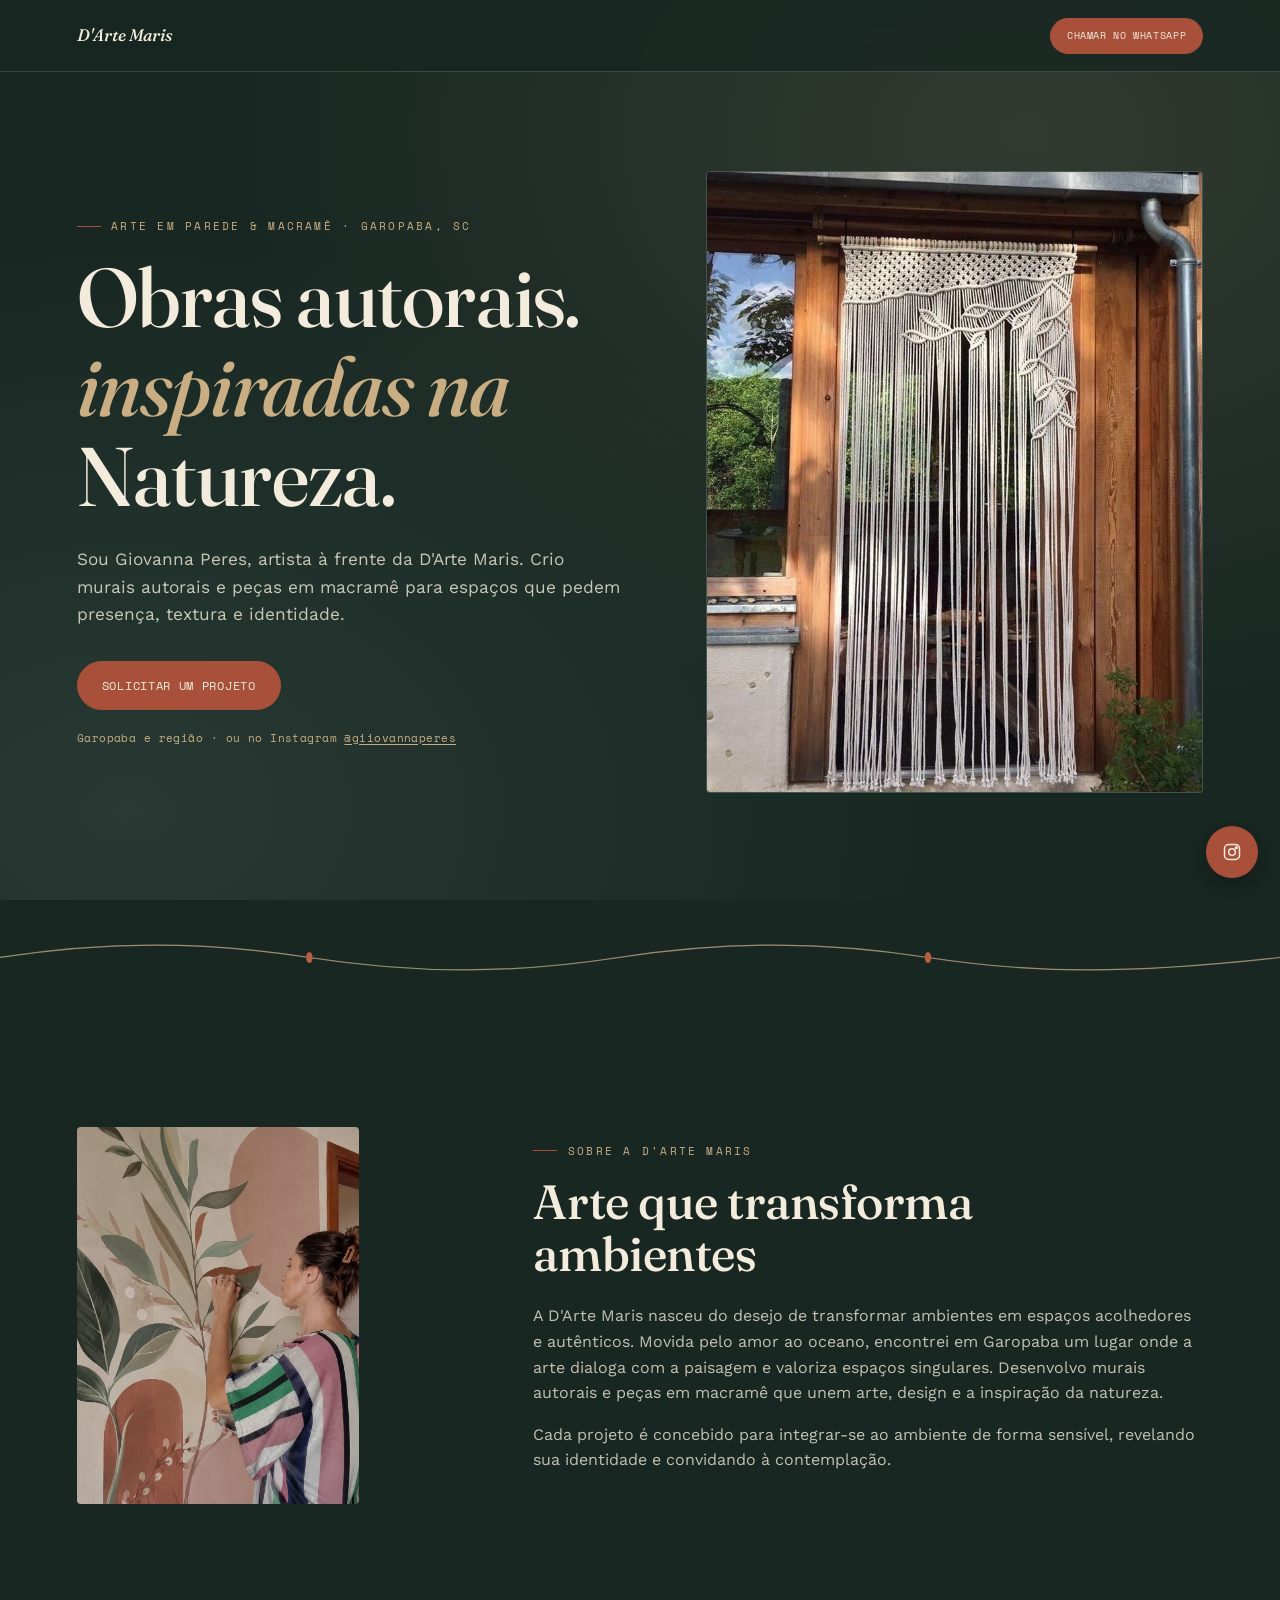
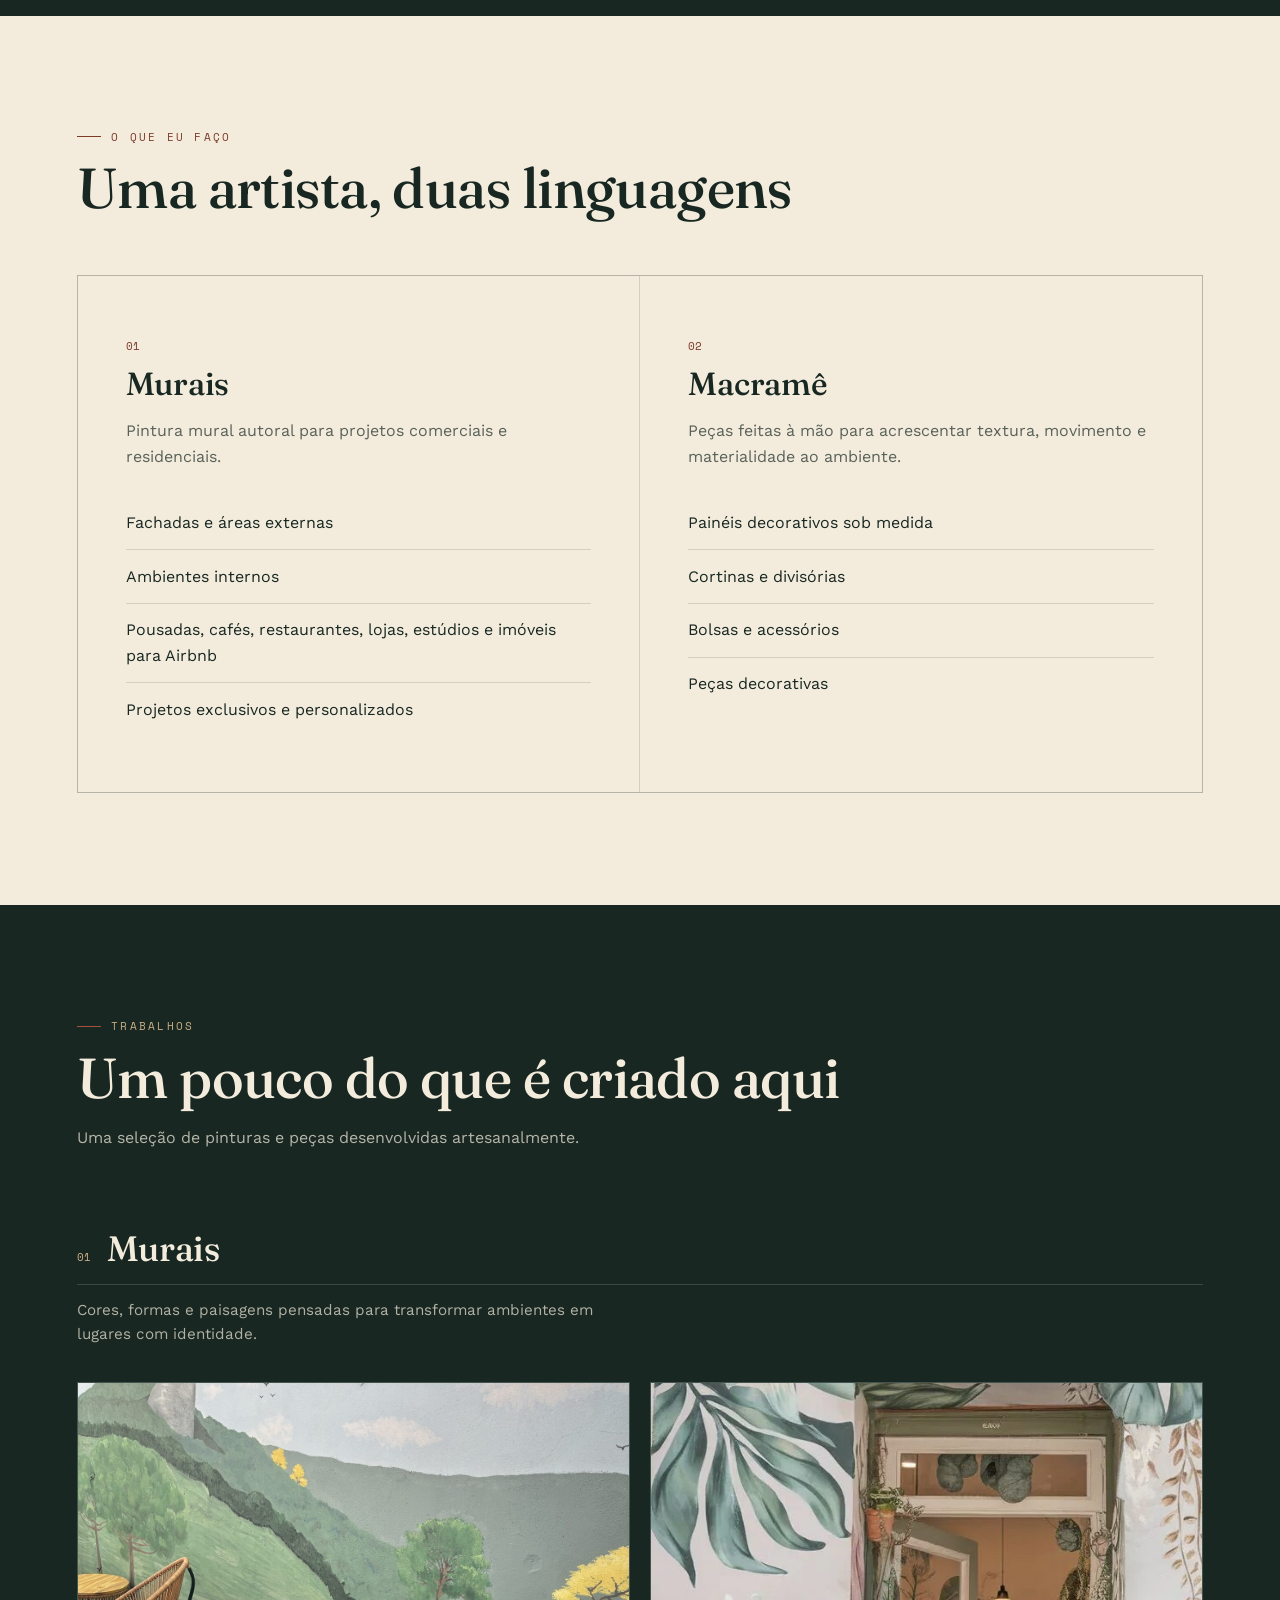
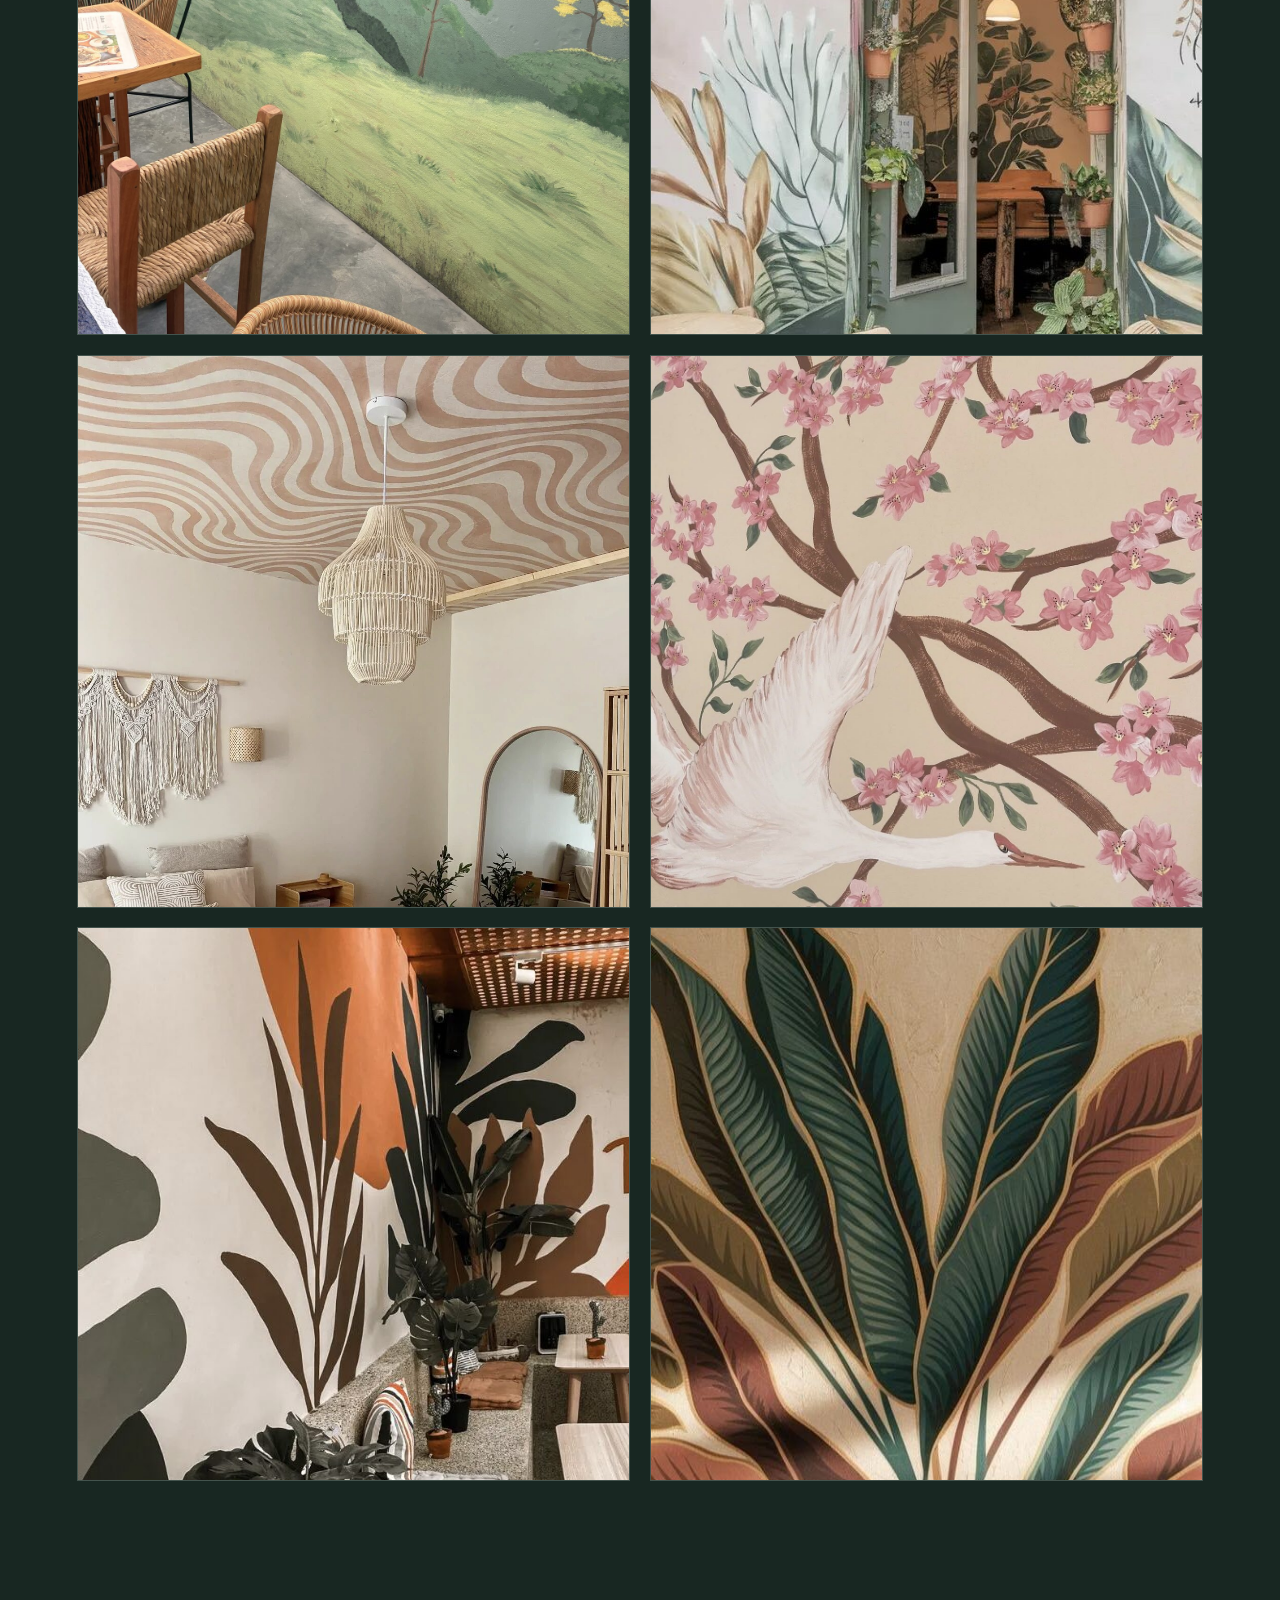
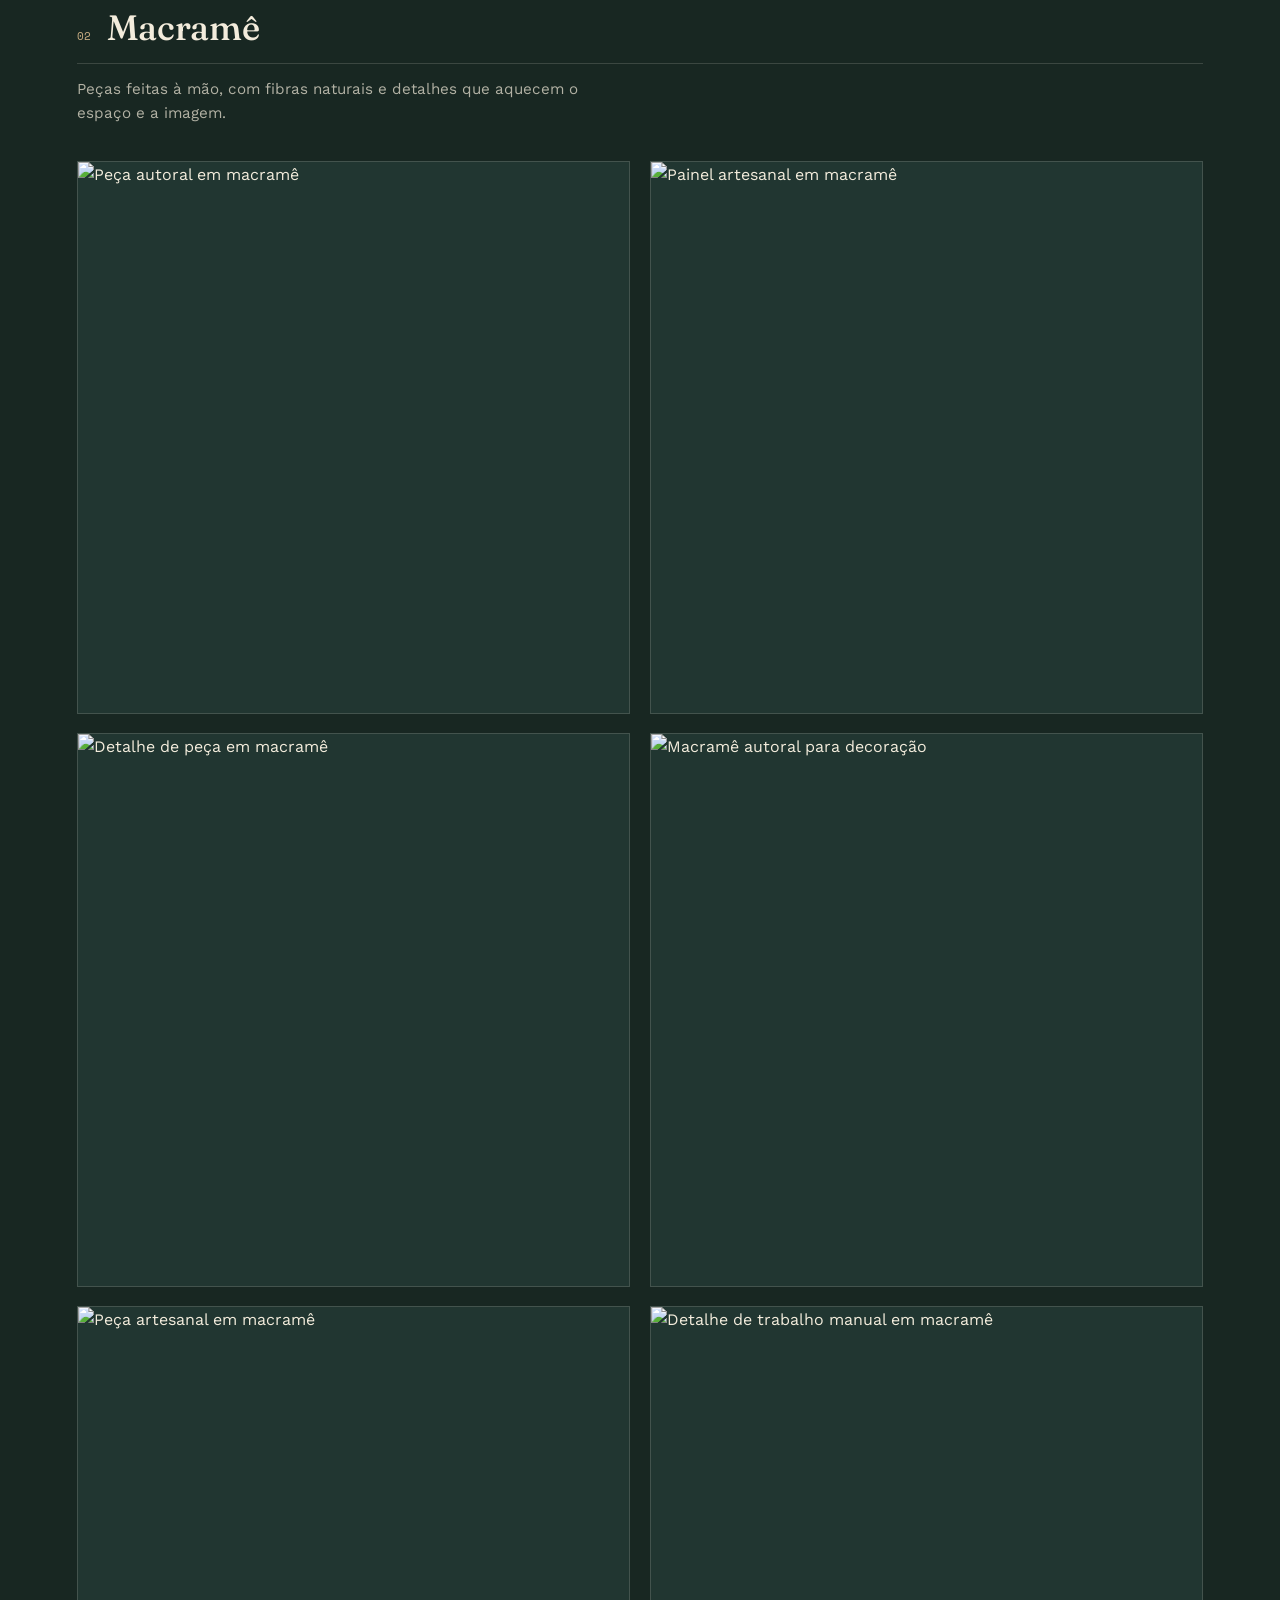
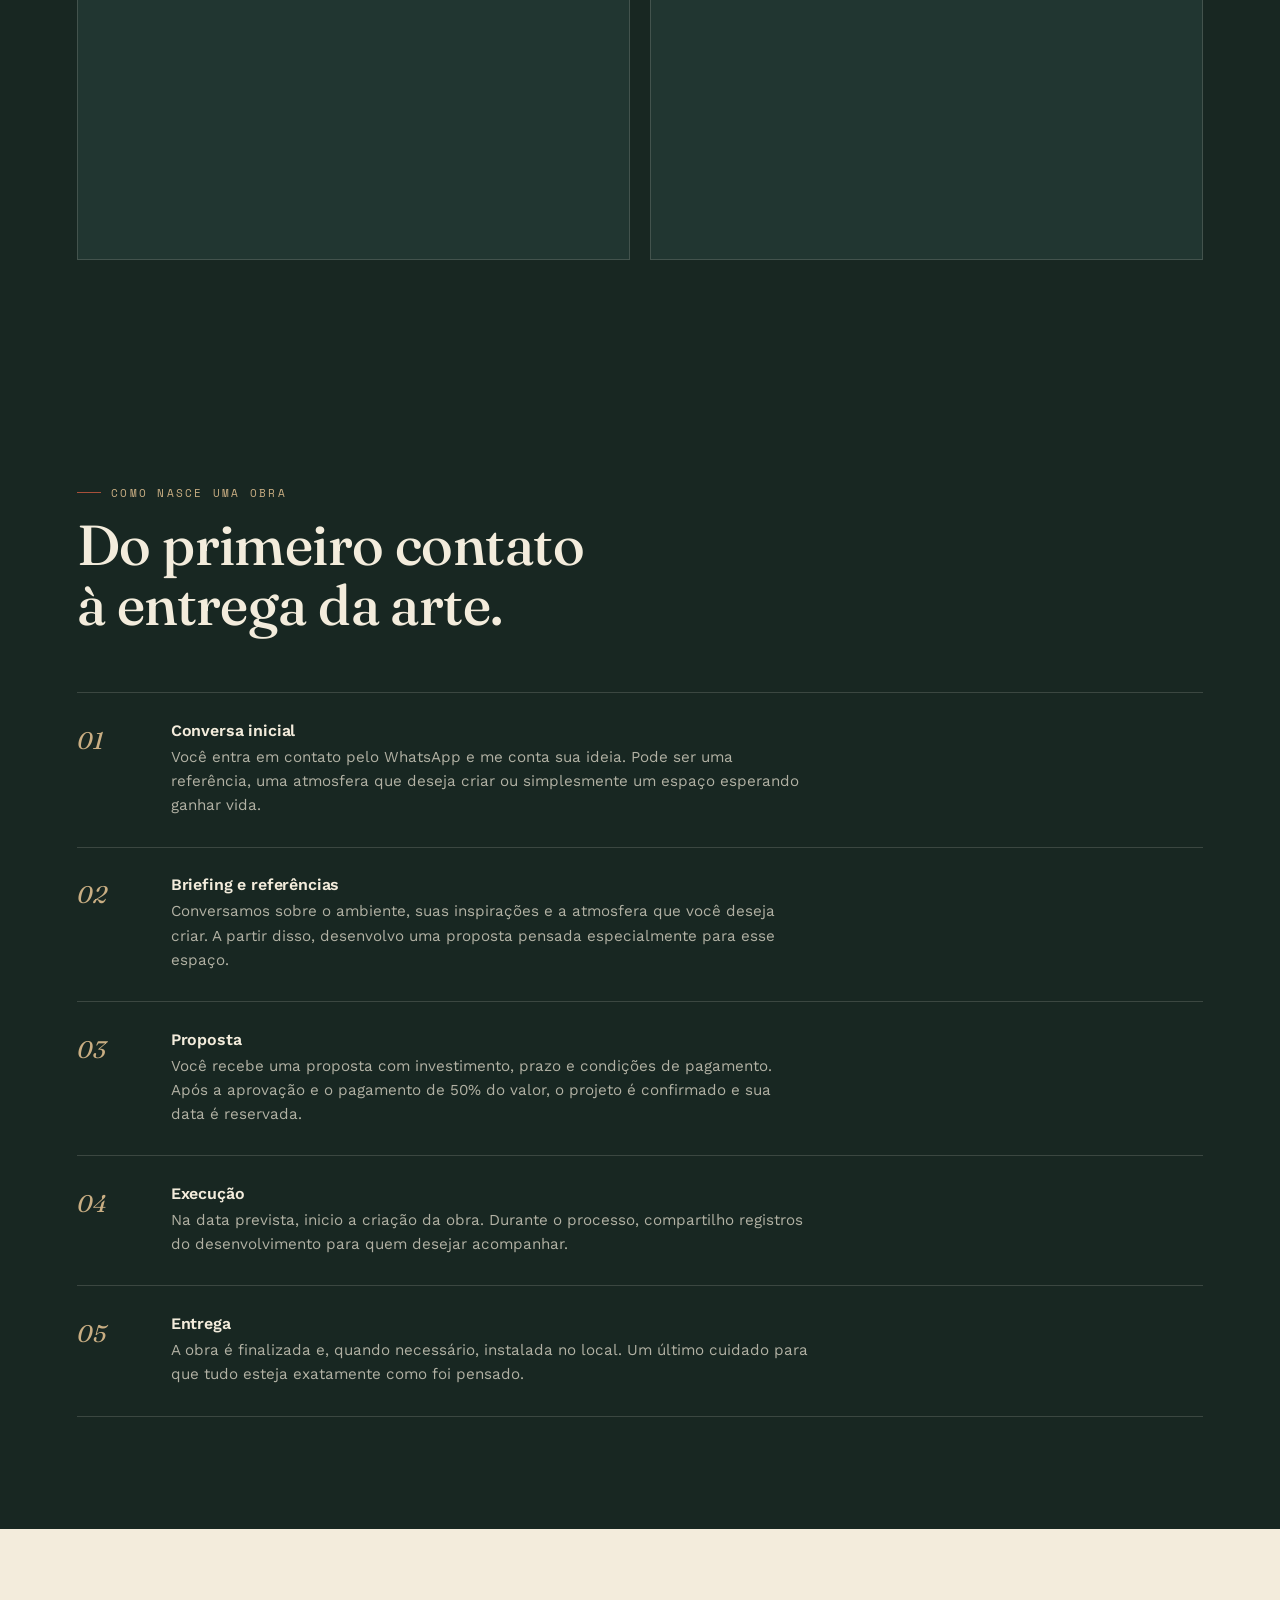
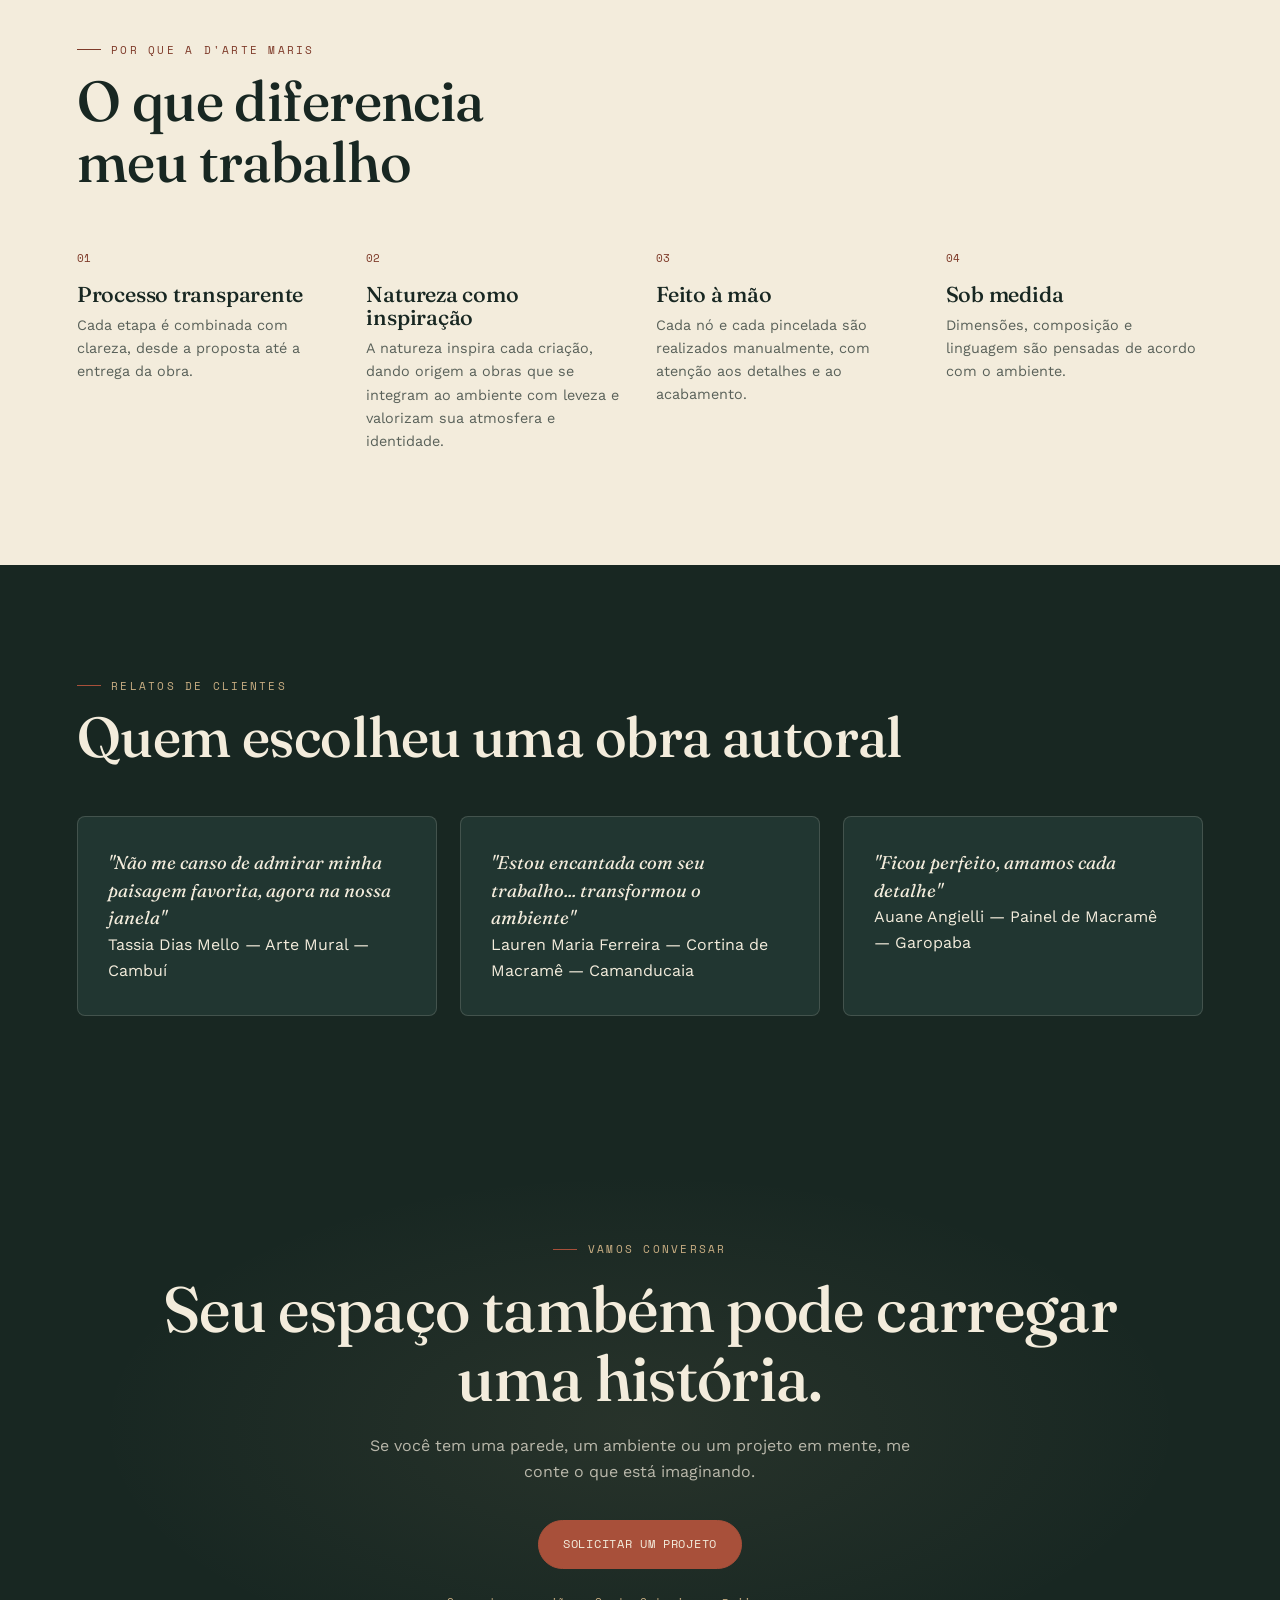
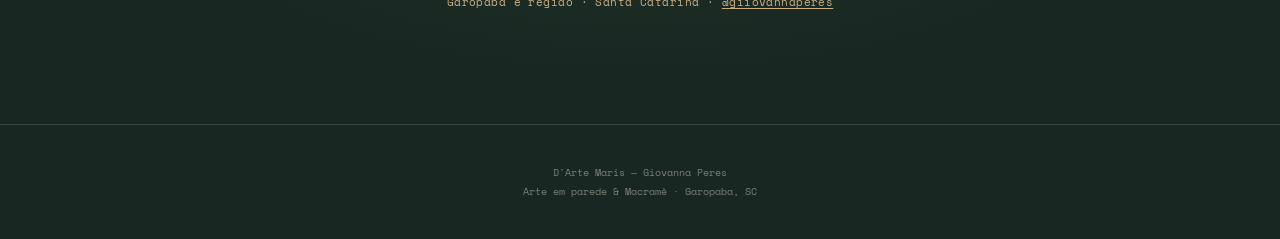
==== index.html @ 75c38c15 "Replace old mural images with new ones" ====
<!DOCTYPE html>
<html lang="pt-BR">
<head>
  <meta charset="UTF-8">
  <meta name="viewport" content="width=device-width, initial-scale=1.0">
  <meta name="theme-color" content="#182722">
  <meta name="description" content="D'Arte Maris — muralismo e macramê autoral por Giovanna Peres, em Garopaba e região. Murais para pousadas, cafés e residências, e peças exclusivas em macramê.">
  <link rel="canonical" href="https://dartemaris.com/">
  <title>D'Arte Maris — Muralismo & Macramê | Giovanna Peres</title>
  <meta property="og:type" content="website">
  <meta property="og:locale" content="pt_BR">
  <meta property="og:url" content="https://dartemaris.com/">
  <meta property="og:title" content="D'Arte Maris — Muralismo & Macramê | Giovanna Peres">
  <meta property="og:description" content="Murais autorais e peças em macramê feitos à mão em Garopaba, SC. Projetos para pousadas, cafés, lojas e residências.">
  <meta property="og:image" content="https://dartemaris.com/images/hero.jpg">
  <meta name="twitter:card" content="summary_large_image">
  <link rel="icon" href="favicon.svg" type="image/svg+xml">
  <link rel="preconnect" href="https://fonts.googleapis.com">
  <link rel="preconnect" href="https://fonts.gstatic.com" crossorigin>
  <link href="https://fonts.googleapis.com/css2?family=Fraunces:ital,opsz,wght@0,9..144,400;0,9..144,500;0,9..144,600;1,9..144,500;1,9..144,600&family=Work+Sans:wght@300;400;500;600&family=Space+Mono:wght@400;700&display=swap" rel="stylesheet">
  <link rel="stylesheet" href="style.css">
  <script type="application/ld+json">
  {
    "@context": "https://schema.org",
    "@type": "LocalBusiness",
    "name": "D'Arte Maris",
    "image": "https://dartemaris.com/images/hero.jpg",
    "url": "https://dartemaris.com/",
    "description": "Muralismo autoral e peças em macramê feitas à mão, por Giovanna Peres.",
    "areaServed": "Garopaba e região, Santa Catarina",
    "founder": { "@type": "Person", "name": "Giovanna Peres" },
    "sameAs": ["https://instagram.com/giiovannaperes"]
  }
  </script>
</head>
<body>
  <header class="topbar">
    <a href="#" class="brand">D'Arte Maris</a>
    <a class="btn small" href="https://wa.me/5535997003906?text=Ol%C3%A1!%20Conheci%20seu%20trabalho%20pelo%20site%20da%20D%27Arte%20Maris%20e%20gostaria%20de%20solicitar%20um%20or%C3%A7amento." target="_blank" rel="noopener noreferrer">Chamar no WhatsApp</a>
  </header>
  <main>
    <section class="hero">
      <div class="wrap hero-grid">
        <div class="hero-copy reveal">
          <div class="eyebrow">Arte em parede & Macramê · Garopaba, SC</div>
          <h1>Obras autorais.<br><em>inspiradas na</em> Natureza.</h1>
          <p class="lede">Sou Giovanna Peres, artista à frente da D'Arte Maris. Crio murais autorais e peças em macramê para espaços que pedem presença, textura e identidade.</p>
          <div class="hero-cta">
            <a class="btn" href="https://wa.me/5535997003906?text=Ol%C3%A1!%20Conheci%20seu%20trabalho%20pelo%20site%20da%20D%27Arte%20Maris%20e%20gostaria%20de%20solicitar%20um%20or%C3%A7amento." target="_blank" rel="noopener noreferrer">Solicitar um projeto</a>
            <span class="caption">Garopaba e região · ou no Instagram <a class="inline-link" href="https://instagram.com/giiovannaperes" target="_blank" rel="noopener noreferrer">@giiovannaperes</a></span>
          </div>
        </div>
        <div class="hero-image">
          <img src="images/IMG_9088.jpeg" alt="Mural autoral pintado por Giovanna Peres, D'Arte Maris">
        </div>
      </div>
    </section>
    <div class="section-divider" aria-hidden="true">
      <svg viewBox="0 0 1200 90" preserveAspectRatio="none" xmlns="http://www.w3.org/2000/svg">
        <path class="maris-wave" d="M 0 45 C 100 18, 190 18, 290 45 C 390 72, 480 72, 580 45 C 680 18, 770 18, 870 45 C 970 72, 1060 72, 1200 45"/>
        <path class="maris-wave-detail" d="M 0 45 C 100 18, 190 18, 290 45 C 390 72, 480 72, 580 45 C 680 18, 770 18, 870 45 C 970 72, 1060 72, 1200 45"/>
        <g class="maris-knots">
          <ellipse cx="290" cy="45" rx="3" ry="9"/>
          <ellipse cx="870" cy="45" rx="3" ry="9"/>
        </g>
      </svg>
    </div>
    <section class="section dark">
      <div class="wrap about-grid">
        <div class="about-image reveal">
          <img src="images/IMG_9087.jpeg" alt="Giovanna Peres pintando um mural autoral">
        </div>
        <div class="reveal">
          <div class="eyebrow">Sobre a D'Arte Maris</div>
          <h2>Arte que transforma ambientes</h2>
          <p>A D'Arte Maris nasceu do desejo de transformar ambientes em espaços acolhedores e autênticos. Movida pelo amor ao oceano, encontrei em Garopaba um lugar onde a arte dialoga com a paisagem e valoriza espaços singulares. Desenvolvo murais autorais e peças em macramê que unem arte, design e a inspiração da natureza.</p>
          <p>Cada projeto é concebido para integrar-se ao ambiente de forma sensível, revelando sua identidade e convidando à contemplação.</p>
        </div>
      </div>
    </section>
    <section class="section paper">
      <div class="wrap">
        <div class="section-heading reveal">
          <div class="eyebrow">O que eu faço</div>
          <h2>Uma artista, duas linguagens</h2>
        </div>
        <div class="services-grid">
          <article class="service reveal">
            <span class="service-number">01</span>
            <h3>Murais</h3>
            <p>Pintura mural autoral para projetos comerciais e residenciais.</p>
            <ul>
              <li>Fachadas e áreas externas</li>
              <li>Ambientes internos</li>
              <li>Pousadas, cafés, restaurantes, lojas, estúdios e imóveis para Airbnb</li>
              <li>Projetos exclusivos e personalizados</li>
            </ul>
          </article>
          <article class="service reveal">
            <span class="service-number">02</span>
            <h3>Macramê</h3>
            <p>Peças feitas à mão para acrescentar textura, movimento e materialidade ao ambiente.</p>
            <ul>
              <li>Painéis decorativos sob medida</li>
              <li>Cortinas e divisórias</li>
              <li>Bolsas e acessórios</li>
              <li>Peças decorativas</li>
            </ul>
          </article>
        </div>
      </div>
    </section>
    <section class="section portfolio dark">
      <div class="wrap">
        <div class="section-heading reveal">
          <div class="eyebrow">Trabalhos</div>
          <h2>Um pouco do que é criado aqui</h2>
          <p>Uma seleção de pinturas e peças desenvolvidas artesanalmente.</p>
        </div>
        <div class="portfolio-category">
          <div class="category-title reveal"><span>01</span><h3>Murais</h3></div>
          <p class="category-desc reveal">Cores, formas e paisagens pensadas para transformar ambientes em lugares com identidade.</p>
          <div class="mural-gallery">
            <figure class="portfolio-item reveal"><img src="images/IMG_9089.jpeg" alt="Mural autoral pintado à mão" loading="lazy"></figure>
            <figure class="portfolio-item reveal"><img src="images/IMG_9091.jpeg" alt="Pintura mural autoral" loading="lazy"></figure>
            <figure class="portfolio-item reveal"><img src="images/IMG_9090.jpeg" alt="Detalhe de mural autoral" loading="lazy"></figure>
            <figure class="portfolio-item reveal"><img src="images/IMG_9092.jpeg" alt="Mural artístico em ambiente" loading="lazy"></figure>
            <figure class="portfolio-item reveal"><img src="images/IMG_9093.jpeg" alt="Pintura autoral em parede" loading="lazy"></figure>
            <figure class="portfolio-item reveal"><img src="images/IMG_9094.jpeg" alt="Detalhe de pintura mural" loading="lazy"></figure>
          </div>
        </div>
        <div class="portfolio-category macrame-category">
          <div class="category-title reveal"><span>02</span><h3>Macramê</h3></div>
          <p class="category-desc reveal">Peças feitas à mão, com fibras naturais e detalhes que aquecem o espaço e a imagem.</p>
          <div class="macrame-gallery">
            <figure class="portfolio-item reveal"><img src="images/IMG_8878.jpg" alt="Peça autoral em macramê" loading="lazy"></figure>
            <figure class="portfolio-item reveal"><img src="images/FCC1E604-7018-4A93-95CB-87112F48E361.jpg" alt="Painel artesanal em macramê" loading="lazy"></figure>
            <figure class="portfolio-item reveal"><img src="images/IMG_8841.jpg" alt="Detalhe de peça em macramê" loading="lazy"></figure>
            <figure class="portfolio-item reveal"><img src="images/IMG_8843.jpg" alt="Macramê autoral para decoração" loading="lazy"></figure>
            <figure class="portfolio-item reveal"><img src="images/IMG_8844.jpg" alt="Peça artesanal em macramê" loading="lazy"></figure>
            <figure class="portfolio-item reveal"><img src="images/IMG_8337.jpg" alt="Detalhe de trabalho manual em macramê" loading="lazy"></figure>
          </div>
        </div>
      </div>
    </section>
    <section class="section dark">
      <div class="wrap">
        <div class="section-heading reveal">
          <div class="eyebrow">Como nasce uma obra</div>
          <h2>Do primeiro contato<br>à entrega da arte.</h2>
        </div>
        <div class="steps">
          <div class="step reveal">
            <span>01</span>
            <div><h3>Conversa inicial</h3><p>Você entra em contato pelo WhatsApp e me conta sua ideia. Pode ser uma referência, uma atmosfera que deseja criar ou simplesmente um espaço esperando ganhar vida.</p></div>
          </div>
          <div class="step reveal">
            <span>02</span>
            <div><h3>Briefing e referências</h3><p>Conversamos sobre o ambiente, suas inspirações e a atmosfera que você deseja criar. A partir disso, desenvolvo uma proposta pensada especialmente para esse espaço.</p></div>
          </div>
          <div class="step reveal">
            <span>03</span>
            <div><h3>Proposta</h3><p>Você recebe uma proposta com investimento, prazo e condições de pagamento. Após a aprovação e o pagamento de 50% do valor, o projeto é confirmado e sua data é reservada.</p></div>
          </div>
          <div class="step reveal">
            <span>04</span>
            <div><h3>Execução</h3><p>Na data prevista, inicio a criação da obra. Durante o processo, compartilho registros do desenvolvimento para quem desejar acompanhar.</p></div>
          </div>
          <div class="step reveal">
            <span>05</span>
            <div><h3>Entrega</h3><p>A obra é finalizada e, quando necessário, instalada no local. Um último cuidado para que tudo esteja exatamente como foi pensado.</p></div>
          </div>
        </div>
      </div>
    </section>
    <section class="section paper">
      <div class="wrap">
        <div class="section-heading reveal">
          <div class="eyebrow">Por que a D'Arte Maris</div>
          <h2>O que diferencia<br>meu trabalho</h2>
        </div>
        <div class="dif-grid">
          <div class="difference reveal"><span>01</span><h3>Processo transparente</h3><p>Cada etapa é combinada com clareza, desde a proposta até a entrega da obra.</p></div>
          <div class="difference reveal"><span>02</span><h3>Natureza como inspiração</h3><p>A natureza inspira cada criação, dando origem a obras que se integram ao ambiente com leveza e valorizam sua atmosfera e identidade.</p></div>
          <div class="difference reveal"><span>03</span><h3>Feito à mão</h3><p>Cada nó e cada pincelada são realizados manualmente, com atenção aos detalhes e ao acabamento.</p></div>
          <div class="difference reveal"><span>04</span><h3>Sob medida</h3><p>Dimensões, composição e linguagem são pensadas de acordo com o ambiente.</p></div>
        </div>
      </div>
    </section>
    <section class="section dark testimonials">
      <div class="wrap">
        <div class="section-heading reveal">
          <div class="eyebrow">Relatos de clientes</div>
          <h2>Quem escolheu uma obra autoral</h2>
        </div>
        <div class="testimonial-grid">
          <blockquote class="testimonial reveal">
            <p>"Não me canso de admirar minha paisagem favorita, agora na nossa janela"</p>
            Tassia Dias Mello — Arte Mural — Cambuí
          </blockquote>
          <blockquote class="testimonial reveal">
            <p>"Estou encantada com seu trabalho... transformou o ambiente"</p>
            Lauren Maria Ferreira — Cortina de Macramê — Camanducaia
          </blockquote>
          <blockquote class="testimonial reveal">
            <p>"Ficou perfeito, amamos cada detalhe"</p>
            Auane Angielli — Painel de Macramê — Garopaba
          </blockquote>
        </div>
      </div>
    </section>
    <section class="section final-cta dark">
      <div class="wrap reveal">
        <div class="eyebrow centered">Vamos conversar</div>
        <h2>Seu espaço também pode carregar uma história.</h2>
        <p>Se você tem uma parede, um ambiente ou um projeto em mente, me conte o que está imaginando.</p>
        <a class="btn" href="https://wa.me/5535997003906?text=Ol%C3%A1!%20Conheci%20seu%20trabalho%20pelo%20site%20da%20D%27Arte%20Maris%20e%20gostaria%20de%20solicitar%20um%20or%C3%A7amento." target="_blank" rel="noopener noreferrer">Solicitar um projeto</a>
        <div class="location">Garopaba e região · Santa Catarina · <a class="inline-link" href="https://instagram.com/giiovannaperes" target="_blank" rel="noopener noreferrer">@giiovannaperes</a></div>
      </div>
    </section>
  </main>
  <footer>
    <div>D'Arte Maris — Giovanna Peres</div>
    <div>Arte em parede & Macramê · Garopaba, SC</div>
  </footer>
  <a class="whatsapp-fab" href="https://instagram.com/giiovannaperes" target="_blank" rel="noopener noreferrer" aria-label="Seguir a D'Arte Maris no Instagram">
    <svg width="20" height="20" viewBox="0 0 24 24" fill="none" stroke="currentColor" stroke-width="1.8" aria-hidden="true"><rect x="3" y="3" width="18" height="18" rx="5"/><circle cx="12" cy="12" r="4"/><circle cx="17.2" cy="6.8" r="1"/></svg>
  </a>

  <script src="script.js"></script>
</body>
</html>
---- style.css ----
:root {
  --ink: #182722;
  --ink-2: #213631;
  --paper: #F3ECDC;
  --paper-2: #EAE0C6;
  --clay: #A8503A;
  --clay-dark: #7E3A29;
  --rope: #C9AE83;
  --sea: #7C9A8E;
  --line: rgba(243, 236, 220, 0.16);
}
* { box-sizing: border-box; margin: 0; padding: 0; }
html { scroll-behavior: smooth; }
body {
  background: var(--ink);
  color: var(--paper);
  font-family: 'Work Sans', sans-serif;
  font-weight: 400;
  line-height: 1.6;
  -webkit-font-smoothing: antialiased;
  overflow-x: hidden;
}
a { color: inherit; }
img { max-width: 100%; display: block; }
h1, h2, h3 {
  font-family: 'Fraunces', serif;
  font-weight: 500;
  line-height: 1.08;
  letter-spacing: -0.01em;
}
p { max-width: 42em; }
.wrap { width: min(1180px, 88vw); margin: 0 auto; }
.section { padding: 7rem 0; position: relative; }
.dark { background: var(--ink); color: var(--paper); }
.paper { background: var(--paper); color: var(--ink); }
.eyebrow {
  font-family: 'Space Mono', monospace;
  font-size: 0.7rem;
  letter-spacing: 0.2em;
  text-transform: uppercase;
  color: var(--rope);
  display: flex;
  align-items: center;
  gap: 0.65rem;
}
.eyebrow::before { content: ""; width: 24px; height: 1px; background: var(--clay); display: inline-block; }
.paper .eyebrow { color: var(--clay-dark); }
.paper .eyebrow::before { background: var(--clay-dark); }
.btn {
  display: inline-flex;
  align-items: center;
  justify-content: center;
  gap: 0.55em;
  font-family: 'Space Mono', monospace;
  font-size: 0.72rem;
  letter-spacing: 0.06em;
  text-transform: uppercase;
  padding: 0.9rem 1.5rem;
  border-radius: 100px;
  text-decoration: none;
  border: 1px solid var(--clay);
  background: var(--clay);
  color: var(--paper);
  transition: background 0.25s ease, transform 0.25s ease, border-color 0.25s ease;
}
.btn:hover { background: var(--clay-dark); border-color: var(--clay-dark); transform: translateY(-2px); }
.btn.small { padding: 0.55rem 1rem; font-size: 0.65rem; }
.topbar {
  position: fixed; top: 0; left: 0; right: 0; z-index: 50;
  display: flex; justify-content: space-between; align-items: center;
  padding: 1.1rem 6vw;
  background: rgba(24, 39, 34, 0.84);
  backdrop-filter: blur(12px);
  border-bottom: 1px solid var(--line);
}
.brand { font-family: 'Fraunces', serif; font-style: italic; font-weight: 500; font-size: 1.05rem; text-decoration: none; }
.hero {
  min-height: 100svh;
  display: flex;
  align-items: center;
  padding: 9rem 0 5rem;
  background:
    radial-gradient(ellipse at 80% 15%, rgba(201, 174, 131, 0.14), transparent 55%),
    radial-gradient(ellipse at 10% 90%, rgba(124, 154, 142, 0.16), transparent 50%),
    var(--ink);
}
.hero-grid { display: grid; grid-template-columns: 1.05fr 0.95fr; gap: 5rem; align-items: center; }
.hero h1 { font-size: clamp(3rem, 6.5vw, 5.4rem); margin: 1.1rem 0 1.5rem; }
.hero h1 em { font-style: italic; color: var(--rope); }
.lede { font-size: 1.08rem; max-width: 35em; color: rgba(243, 236, 220, 0.8); margin-bottom: 2rem; }
.hero-cta { display: flex; align-items: center; gap: 1.2rem; flex-wrap: wrap; }
.caption { font-family: 'Space Mono', monospace; font-size: 0.68rem; color: var(--rope); letter-spacing: 0.04em; }
.inline-link { text-decoration: underline; text-underline-offset: 2px; transition: opacity 0.2s ease; }
.inline-link:hover { opacity: 0.75; }
.hero-image { aspect-ratio: 4 / 5; overflow: hidden; border: 1px solid var(--line); border-radius: 4px; background: var(--ink-2); }
.hero-image img { width: 100%; height: 100%; object-fit: cover; }
.about-grid { display: grid; grid-template-columns: 0.72fr 1.28fr; gap: 5rem; align-items: center; }
.about-image { aspect-ratio: 3 / 4; overflow: hidden; border-radius: 4px; background: var(--ink-2); max-width: 75%; }
.about-image img { width: 100%; height: 100%; object-fit: cover; }
.about-grid h2 { font-size: clamp(2rem, 3.8vw, 3rem); margin: 1rem 0 1.5rem; }
.about-grid p { color: rgba(243, 236, 220, 0.78); font-size: 1rem; margin-bottom: 1rem; }
.section-heading h2 { font-size: clamp(2.2rem, 4.4vw, 3.7rem); margin-top: 0.8rem; }
.section-heading > p { margin-top: 1rem; opacity: 0.72; }
.services-grid {
  display: grid; grid-template-columns: 1fr 1fr; gap: 1px;
  background: rgba(24, 39, 34, 0.15);
  border: 1px solid rgba(24, 39, 34, 0.15);
  margin-top: 3.5rem;
}
.service { background: var(--paper); padding: 3.5rem 3rem; }
.service-number { font-family: 'Space Mono', monospace; font-size: 0.7rem; color: var(--clay-dark); }
.service h3 { font-size: 2rem; margin: 0.6rem 0 1rem; }
.service p { color: rgba(24, 39, 34, 0.7); margin-bottom: 1.7rem; }
.service ul { list-style: none; }
.service li { padding: 0.85rem 0; border-top: 1px solid rgba(24, 39, 34, 0.14); }
.service li:first-child { border-top: none; }
.portfolio { overflow: hidden; }
.portfolio-category { margin-top: 5rem; }
.macrame-category { margin-top: 8rem; }
.category-title { display: flex; align-items: baseline; gap: 1rem; margin-bottom: 2rem; border-bottom: 1px solid var(--line); padding-bottom: 1rem; }
.category-title span { font-family: 'Space Mono', monospace; font-size: 0.7rem; color: var(--rope); }
.category-title h3 { font-size: 2.2rem; }
.category-desc {
  margin: -1.2rem 0 2.2rem;
  color: rgba(243, 236, 220, 0.7);
  font-size: 0.95rem;
  max-width: 36em;
}

.mural-gallery, .macrame-gallery { display: grid; grid-template-columns: repeat(2, 1fr); gap: 1.2rem; }
.portfolio-item { margin: 0; aspect-ratio: 1 / 1; overflow: hidden; background: var(--ink-2); border: 1px solid var(--line); }
.portfolio-item img { width: 100%; height: 100%; object-fit: cover; transition: transform 0.6s ease; }
.portfolio-item:hover img { transform: scale(1.025); }
.steps { margin-top: 3.5rem; }
.step { display: grid; grid-template-columns: 70px 1fr; gap: 1.5rem; padding: 1.8rem 0; border-top: 1px solid var(--line); }
.step:last-child { border-bottom: 1px solid var(--line); }
.step > span { font-family: 'Fraunces', serif; font-style: italic; font-size: 1.5rem; color: var(--rope); }
.step h3 { font-family: 'Work Sans', sans-serif; font-size: 1rem; font-weight: 600; margin-bottom: 0.35rem; }
.step p { color: rgba(243, 236, 220, 0.7); font-size: 0.95rem; }
.dif-grid { display: grid; grid-template-columns: repeat(4, 1fr); gap: 2rem; margin-top: 3.5rem; }
.difference > span { display: block; font-family: 'Space Mono', monospace; font-size: 0.7rem; color: var(--clay-dark); margin-bottom: 1rem; }
.difference h3 { font-size: 1.35rem; margin-bottom: 0.5rem; }
.difference p { color: rgba(24, 39, 34, 0.7); font-size: 0.9rem; }
.final-cta {
  text-align: center;
  background: radial-gradient(ellipse at center, rgba(201, 174, 131, 0.09), transparent 60%), var(--ink);
}
.centered { justify-content: center; }
.final-cta h2 { max-width: 16em; margin: 1rem auto 1.3rem; font-size: clamp(2.4rem, 5vw, 4.2rem); }
.final-cta p { max-width: 34em; margin: 0 auto 2.2rem; color: rgba(243, 236, 220, 0.72); }
.location { margin-top: 1.6rem; font-family: 'Space Mono', monospace; font-size: 0.68rem; color: var(--rope); letter-spacing: 0.04em; }
footer {
  padding: 2.4rem 6vw; text-align: center;
  font-family: 'Space Mono', monospace; font-size: 0.65rem; line-height: 1.8;
  color: rgba(243, 236, 220, 0.45);
  border-top: 1px solid var(--line);
}
.testimonial-grid { display: grid; gap: 1.4rem; margin-top: 3rem; }
.testimonial { background: var(--ink-2); border: 1px solid var(--line); border-radius: 8px; padding: 2rem 1.9rem; }
.testimonial p { font-family: 'Fraunces', serif; font-style: italic; font-size: 1.15rem; line-height: 1.5; color: var(--paper); }
.testimonial cite { display: block; margin-top: 1.3rem; font-family: 'Space Mono', monospace; font-size: 0.72rem; font-style: normal; letter-spacing: 0.02em; color: var(--rope); }
@media (min-width: 760px) { .testimonial-grid { grid-template-columns: repeat(3, 1fr); } }
.whatsapp-fab {
  position: fixed;
  right: 1.4rem;
  bottom: 1.4rem;
  z-index: 60;
  display: flex;
  align-items: center;
  justify-content: center;
  width: 52px;
  height: 52px;
  border-radius: 50%;
  background: var(--clay);
  color: var(--paper);
  text-decoration: none;
  box-shadow: 0 8px 24px rgba(0, 0, 0, 0.3);
  transition: transform 0.25s ease, background 0.25s ease;
}

.whatsapp-fab:hover { transform: translateY(-2px); background: var(--clay-dark); }
.reveal { opacity: 1; transform: none; }
@media (max-width: 860px) {
  .section { padding: 5rem 0; }
  .hero { padding-top: 7rem; }
  .hero-grid { grid-template-columns: 1fr; gap: 3rem; }
  .hero-image { max-width: 620px; width: 100%; margin: 0 auto; }
  .about-grid { grid-template-columns: 1fr; gap: 3rem; }
  .about-image { max-width: 360px; }
  .services-grid { grid-template-columns: 1fr; }
  .dif-grid { grid-template-columns: repeat(2, 1fr); }
}
@media (max-width: 600px) {
  .topbar { padding: 0.9rem 5vw; }
  .topbar .brand { font-size: 0.95rem; }
  .topbar .btn { display: none; }
  .wrap { width: 90vw; }
  .section { padding: 4.2rem 0; }
  .hero { padding-top: 6.5rem; }
  .hero h1 { font-size: clamp(2.7rem, 13vw, 4.2rem); }
  .hero-grid { gap: 2.5rem; }
  .lede { font-size: 1rem; }
  .hero-cta { align-items: flex-start; flex-direction: column; }
  .hero-image { aspect-ratio: 4 / 5; }
  .service { padding: 2.5rem 1.7rem; }
  .mural-gallery, .macrame-gallery { grid-template-columns: repeat(2, 1fr); gap: 0.8rem; }
  .portfolio-item { grid-column: span 1; aspect-ratio: 1 / 1; }
  .portfolio-category { margin-top: 4rem; }
  .macrame-category { margin-top: 6rem; }
  .category-title h3 { font-size: 1.8rem; }
  .step { grid-template-columns: 45px 1fr; gap: 1rem; }
  .dif-grid { grid-template-columns: 1fr; gap: 2rem; }
  .final-cta h2 { font-size: 2.5rem; }
}
@media (prefers-reduced-motion: reduce) {
  html { scroll-behavior: auto; }
  *, *::before, *::after { animation: none !important; transition: none !important; }
}
.section-divider { width: 100%; margin: 30px 0; overflow: hidden; }

.section-divider svg { display: block; width: 100%; height: 55px; }
.maris-wave { fill: none; stroke: #9b8c70; stroke-width: 2; stroke-linecap: round; }
.maris-wave-detail { fill: none; stroke: #9b8c70; stroke-width: 0.6; opacity: 0.45; }
.maris-knots ellipse { fill: #b85e43; }
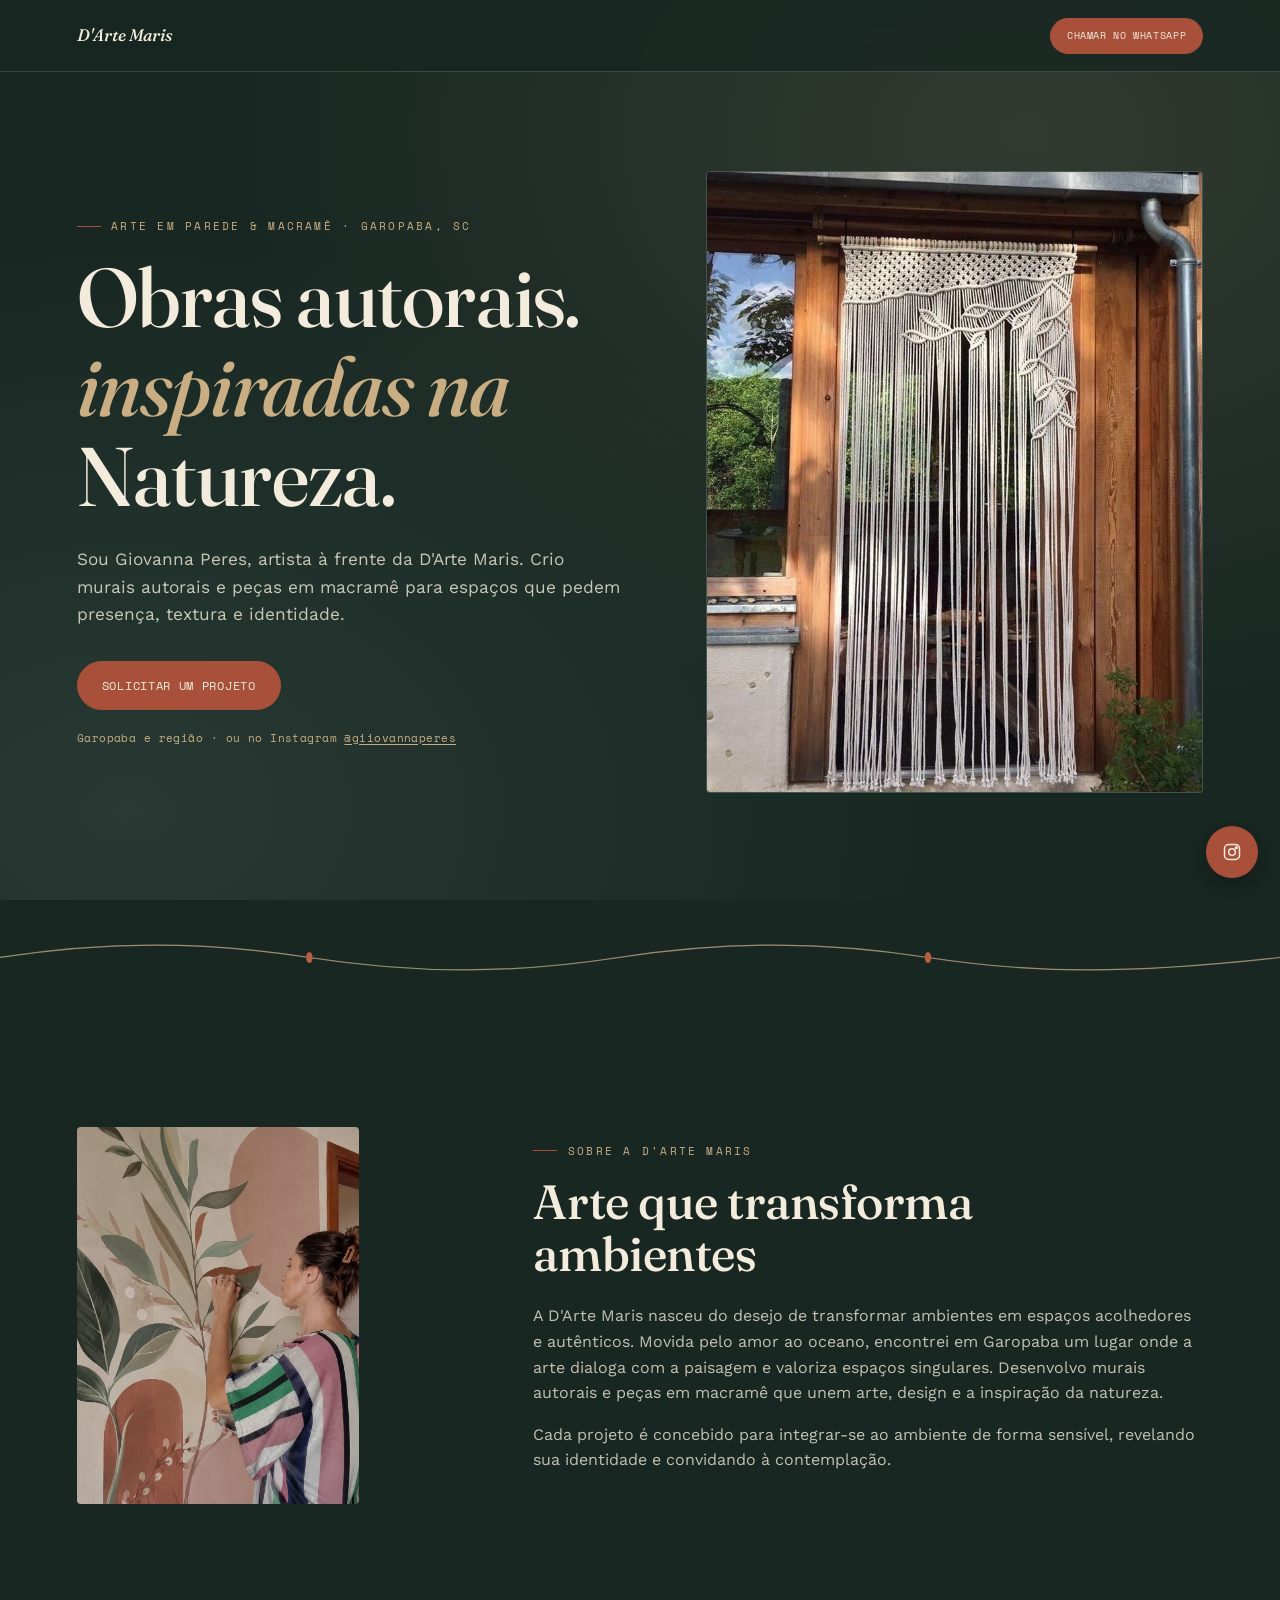
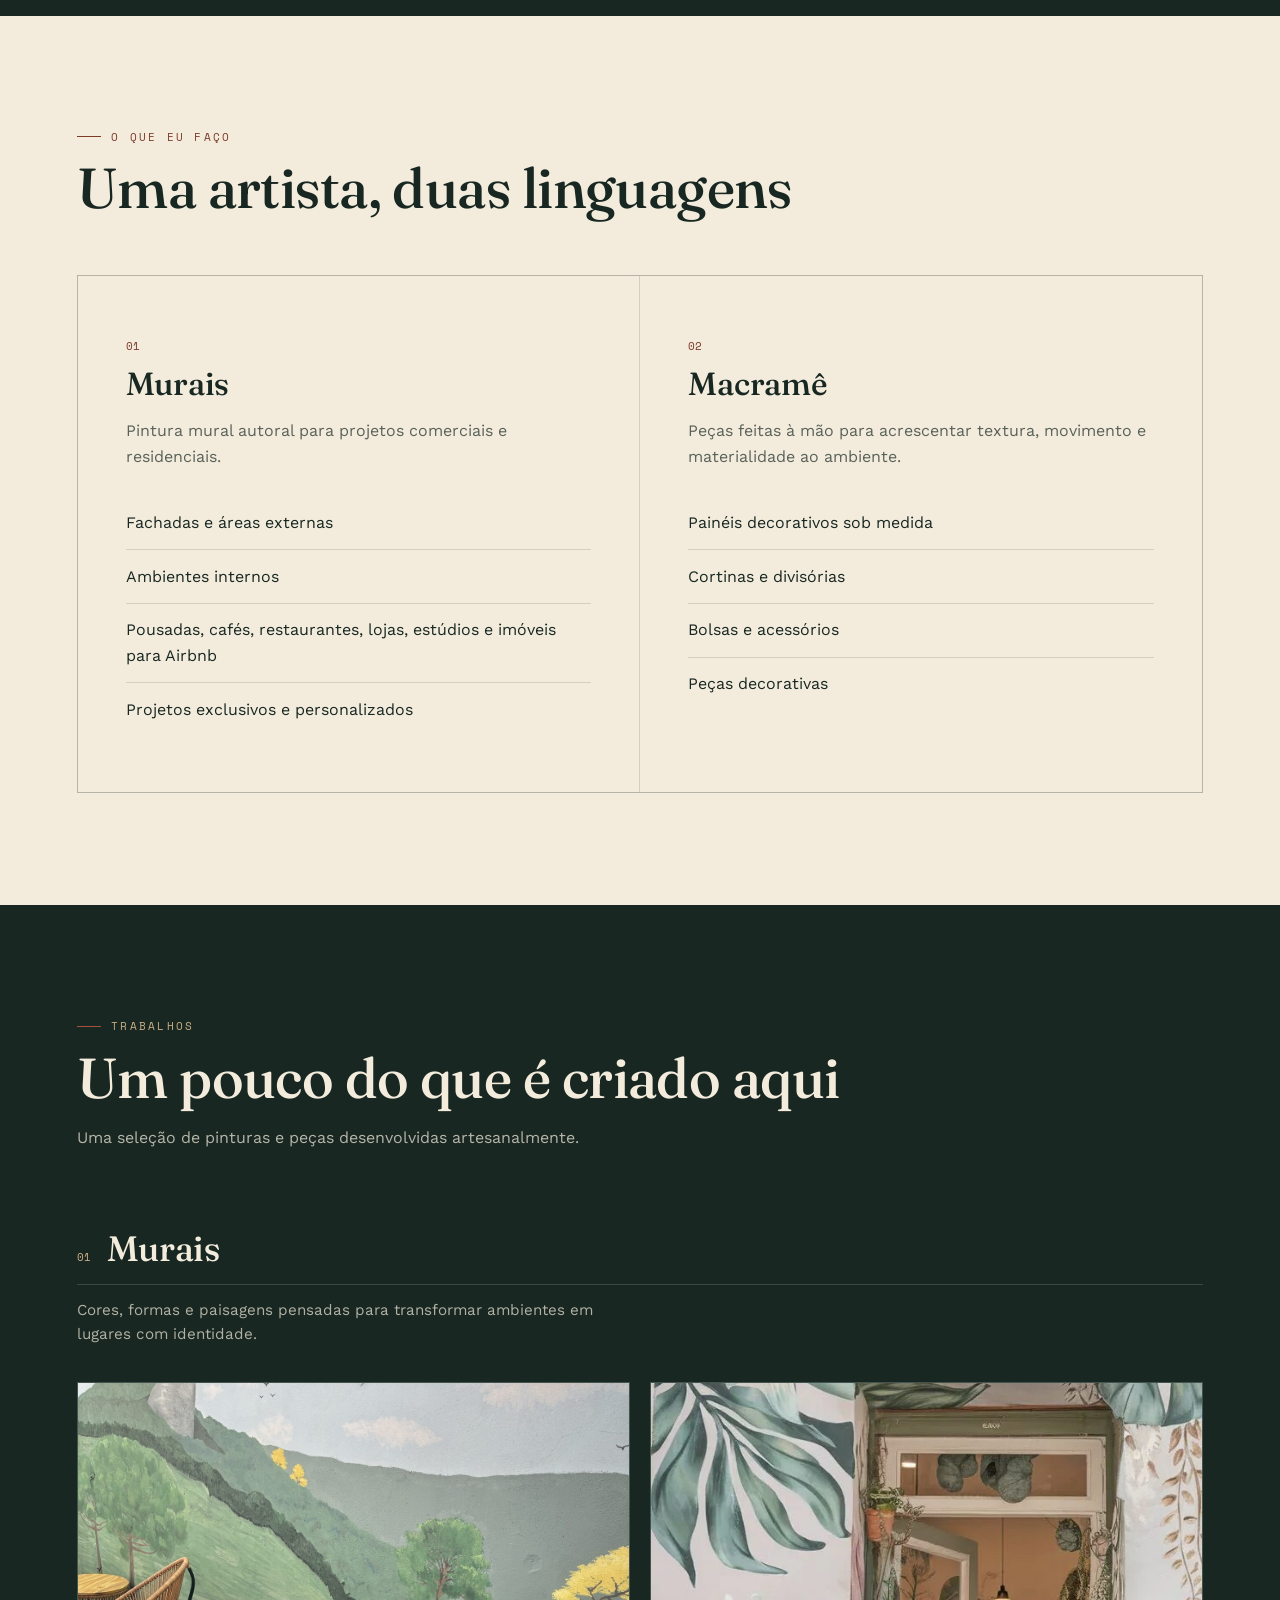
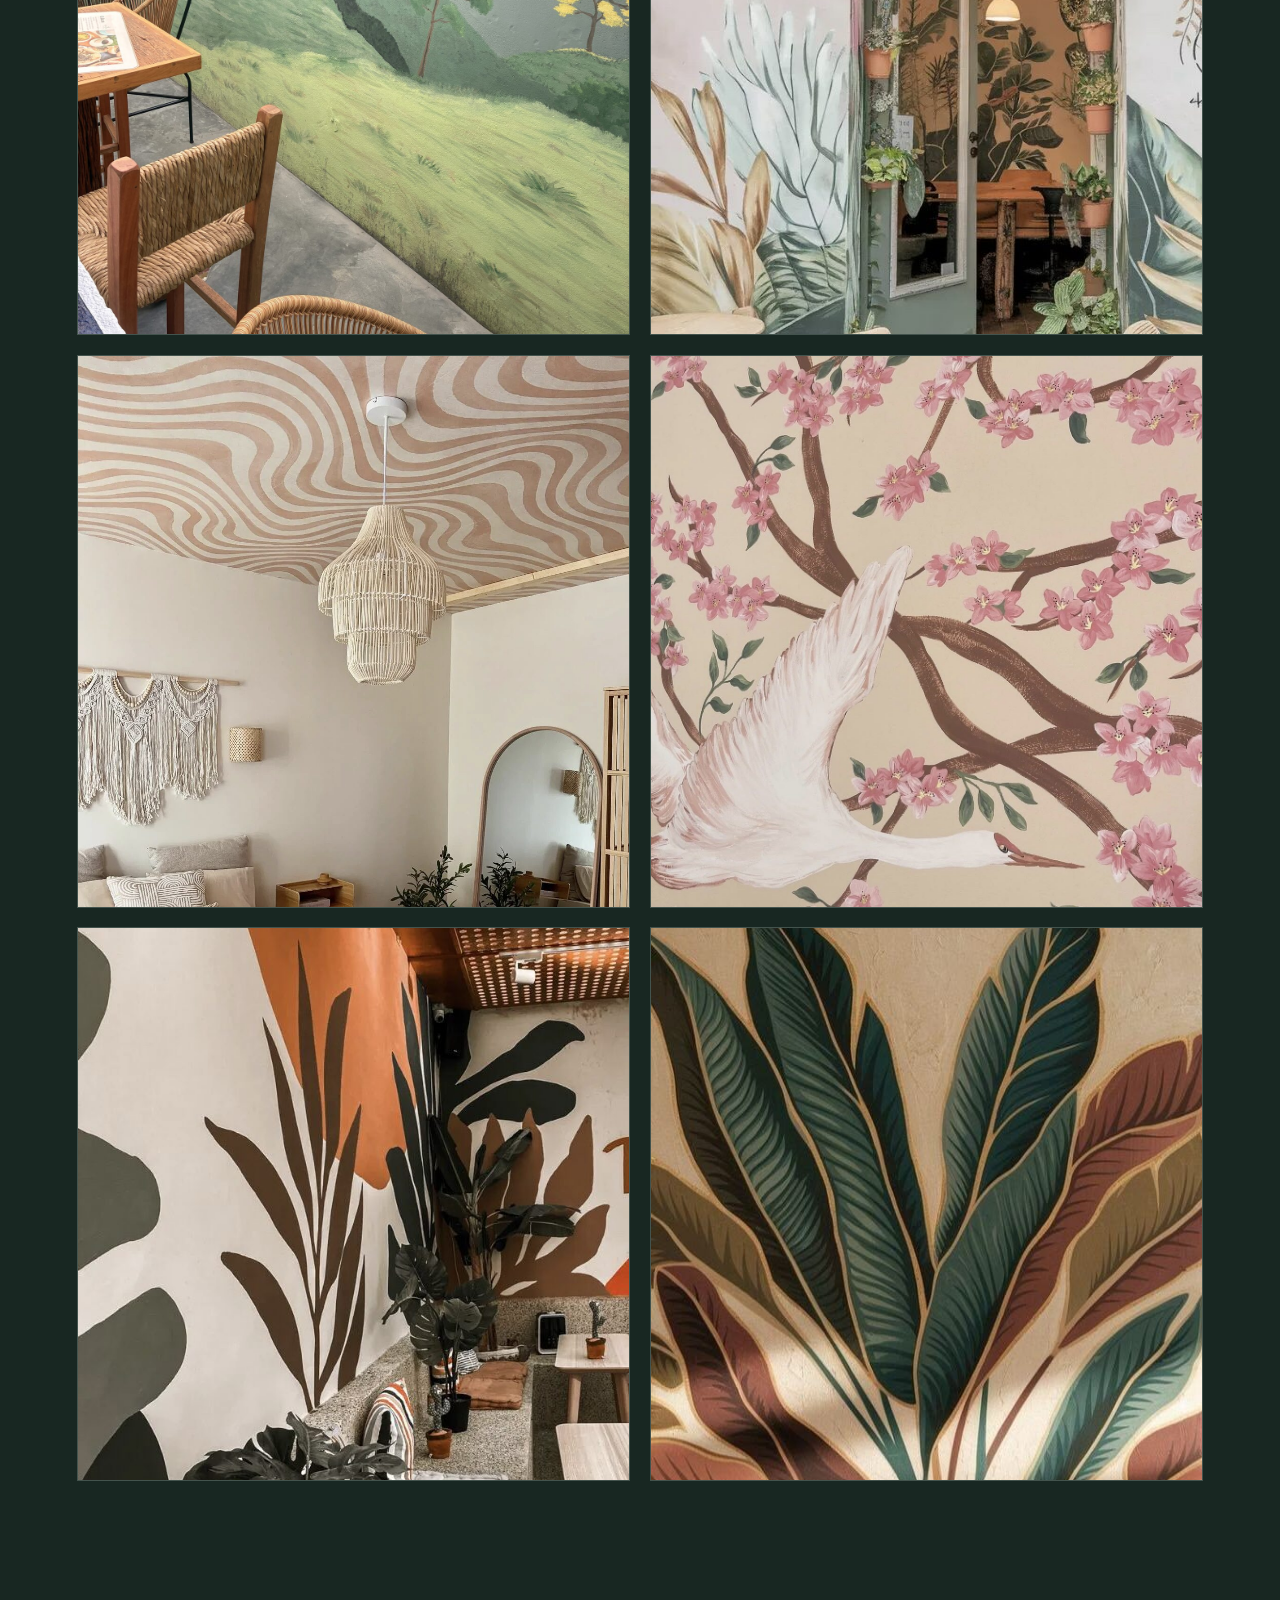
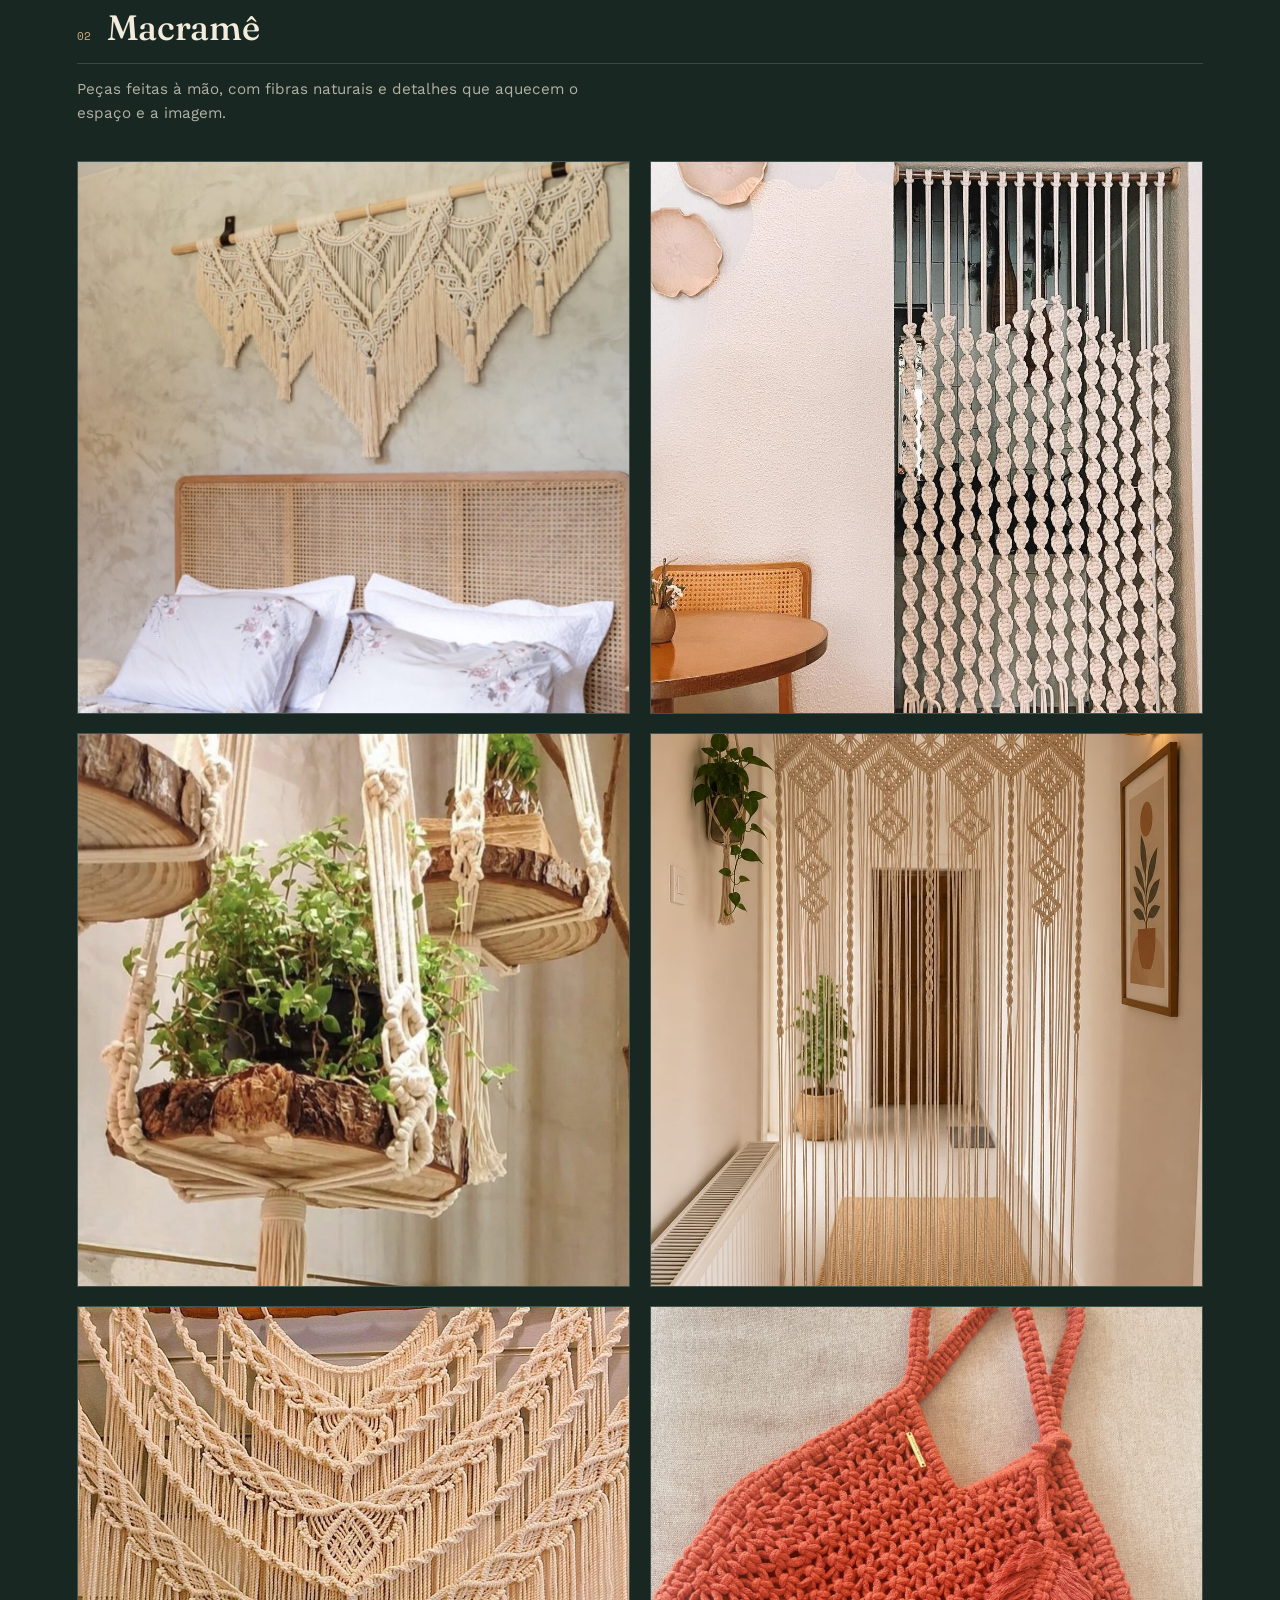
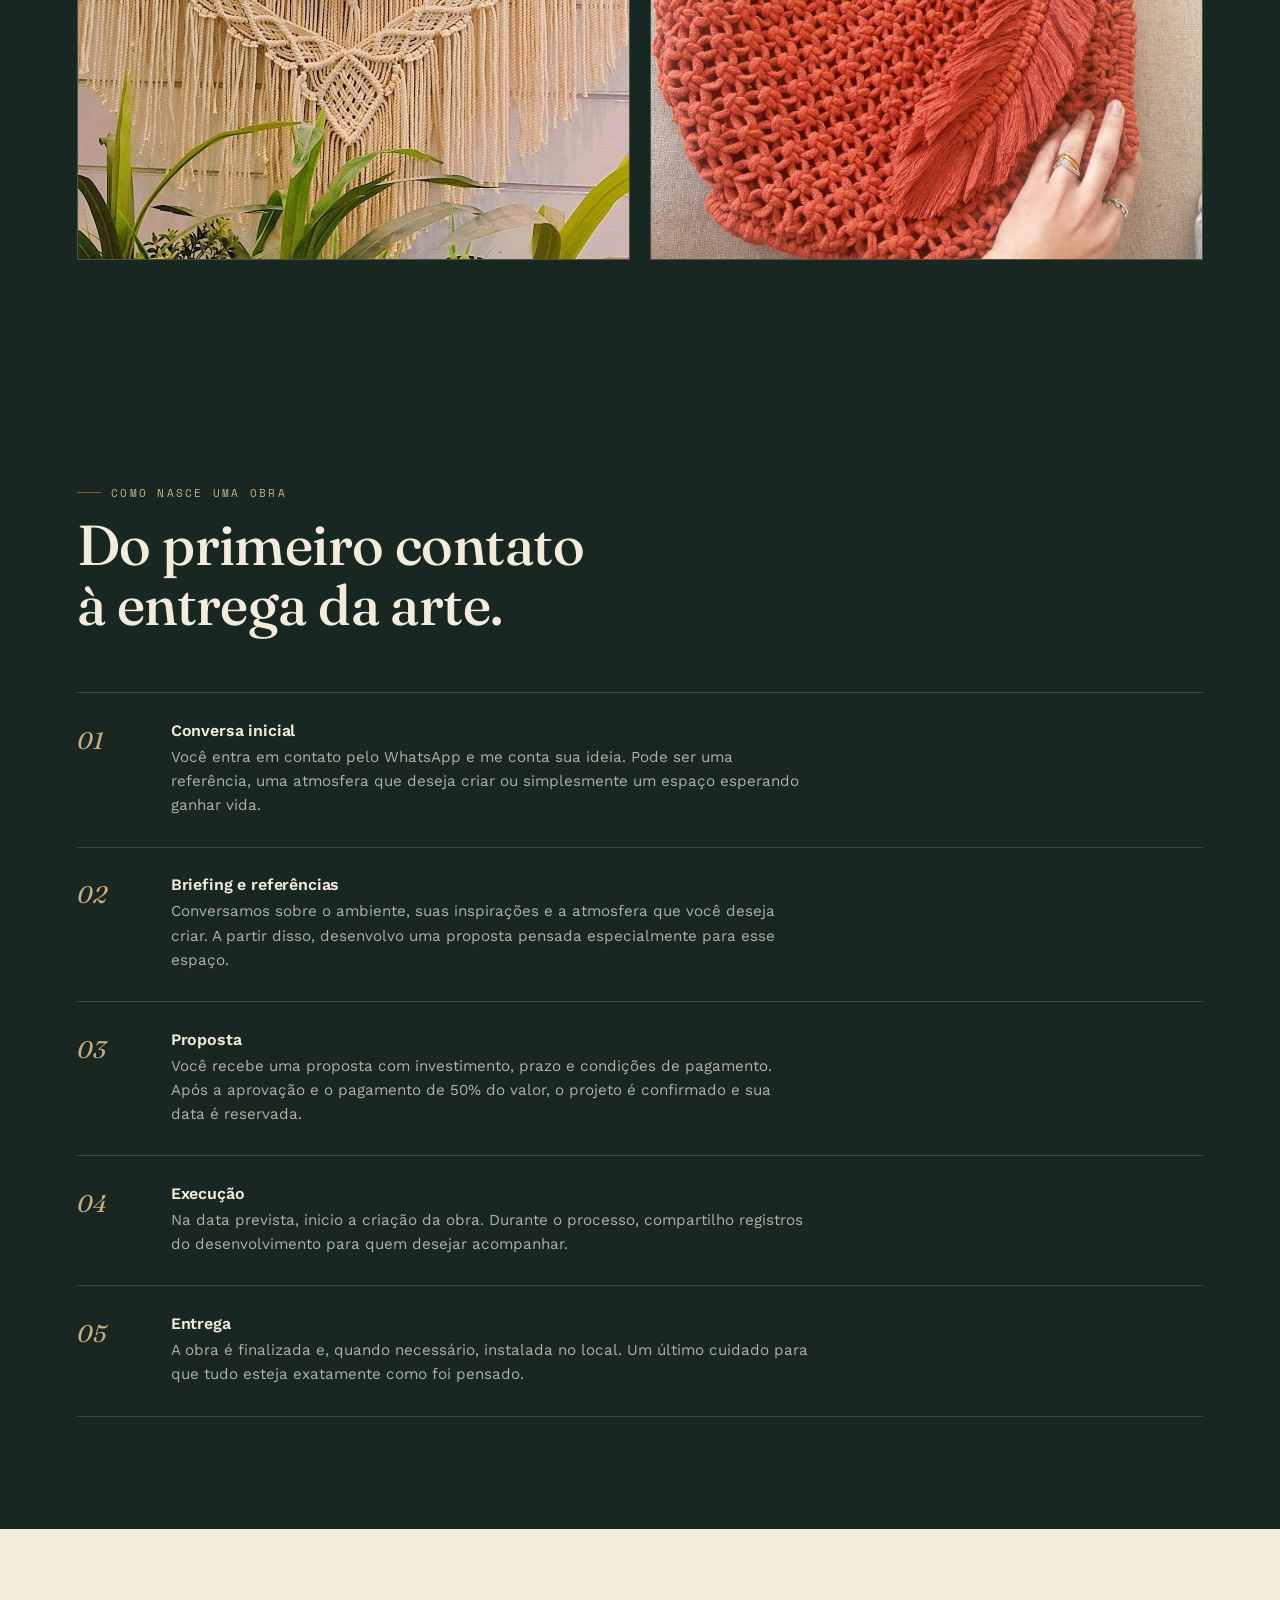
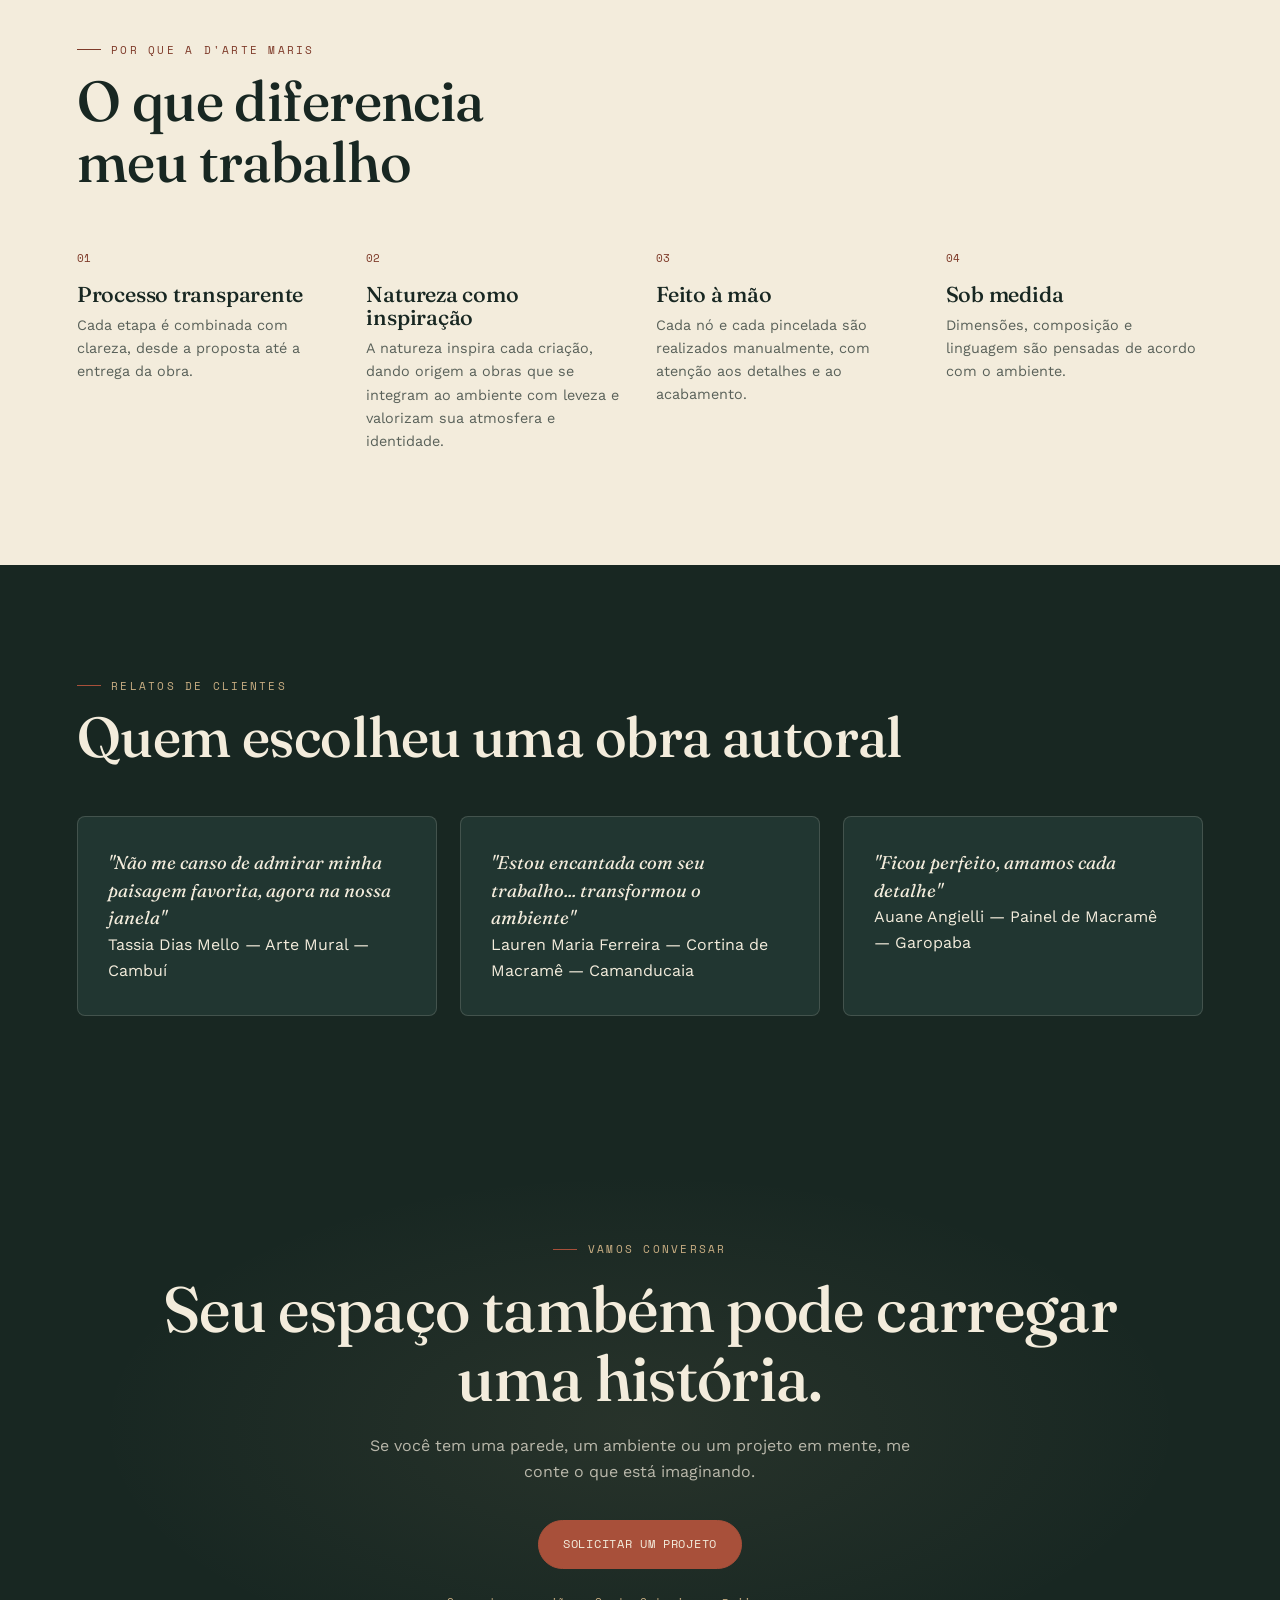
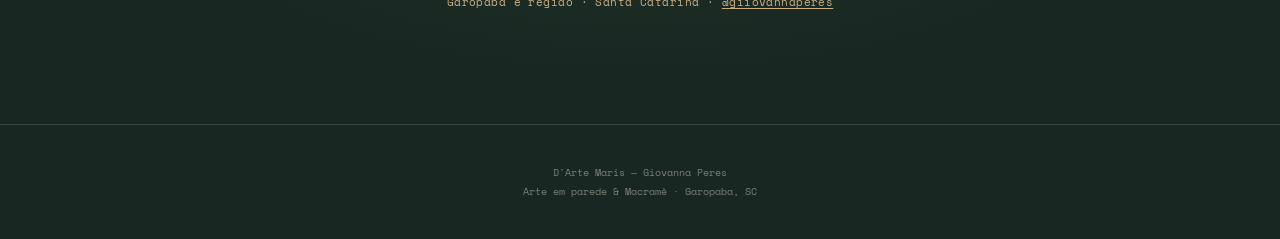
==== commit 1709bdcf: "Add new macrame images to portfolio section" ====
--- a/index.html
+++ b/index.html
@@ -133,12 +133,12 @@
           <div class="category-title reveal"><span>02</span><h3>Macramê</h3></div>
           <p class="category-desc reveal">Peças feitas à mão, com fibras naturais e detalhes que aquecem o espaço e a imagem.</p>
           <div class="macrame-gallery">
-            <figure class="portfolio-item reveal"><img src="images/IMG_8878.jpg" alt="Peça autoral em macramê" loading="lazy"></figure>
-            <figure class="portfolio-item reveal"><img src="images/FCC1E604-7018-4A93-95CB-87112F48E361.jpg" alt="Painel artesanal em macramê" loading="lazy"></figure>
-            <figure class="portfolio-item reveal"><img src="images/IMG_8841.jpg" alt="Detalhe de peça em macramê" loading="lazy"></figure>
-            <figure class="portfolio-item reveal"><img src="images/IMG_8843.jpg" alt="Macramê autoral para decoração" loading="lazy"></figure>
-            <figure class="portfolio-item reveal"><img src="images/IMG_8844.jpg" alt="Peça artesanal em macramê" loading="lazy"></figure>
-            <figure class="portfolio-item reveal"><img src="images/IMG_8337.jpg" alt="Detalhe de trabalho manual em macramê" loading="lazy"></figure>
+            <figure class="portfolio-item reveal"><img src="images/IMG_9095.jpeg" alt="Peça autoral em macramê" loading="lazy"></figure>
+            <figure class="portfolio-item reveal"><img src="images/IMG_9099.jpeg" alt="Painel artesanal em macramê" loading="lazy"></figure>
+            <figure class="portfolio-item reveal"><img src="images/IMG_9100.jpeg" alt="Detalhe de peça em macramê" loading="lazy"></figure>
+            <figure class="portfolio-item reveal"><img src="images/IMG_9096.jpeg" alt="Macramê autoral para decoração" loading="lazy"></figure>
+            <figure class="portfolio-item reveal"><img src="images/IMG_9097.jpeg" alt="Peça artesanal em macramê" loading="lazy"></figure>
+            <figure class="portfolio-item reveal"><img src="images/IMG_9098.jpeg" alt="Detalhe de trabalho manual em macramê" loading="lazy"></figure>
           </div>
         </div>
       </div>
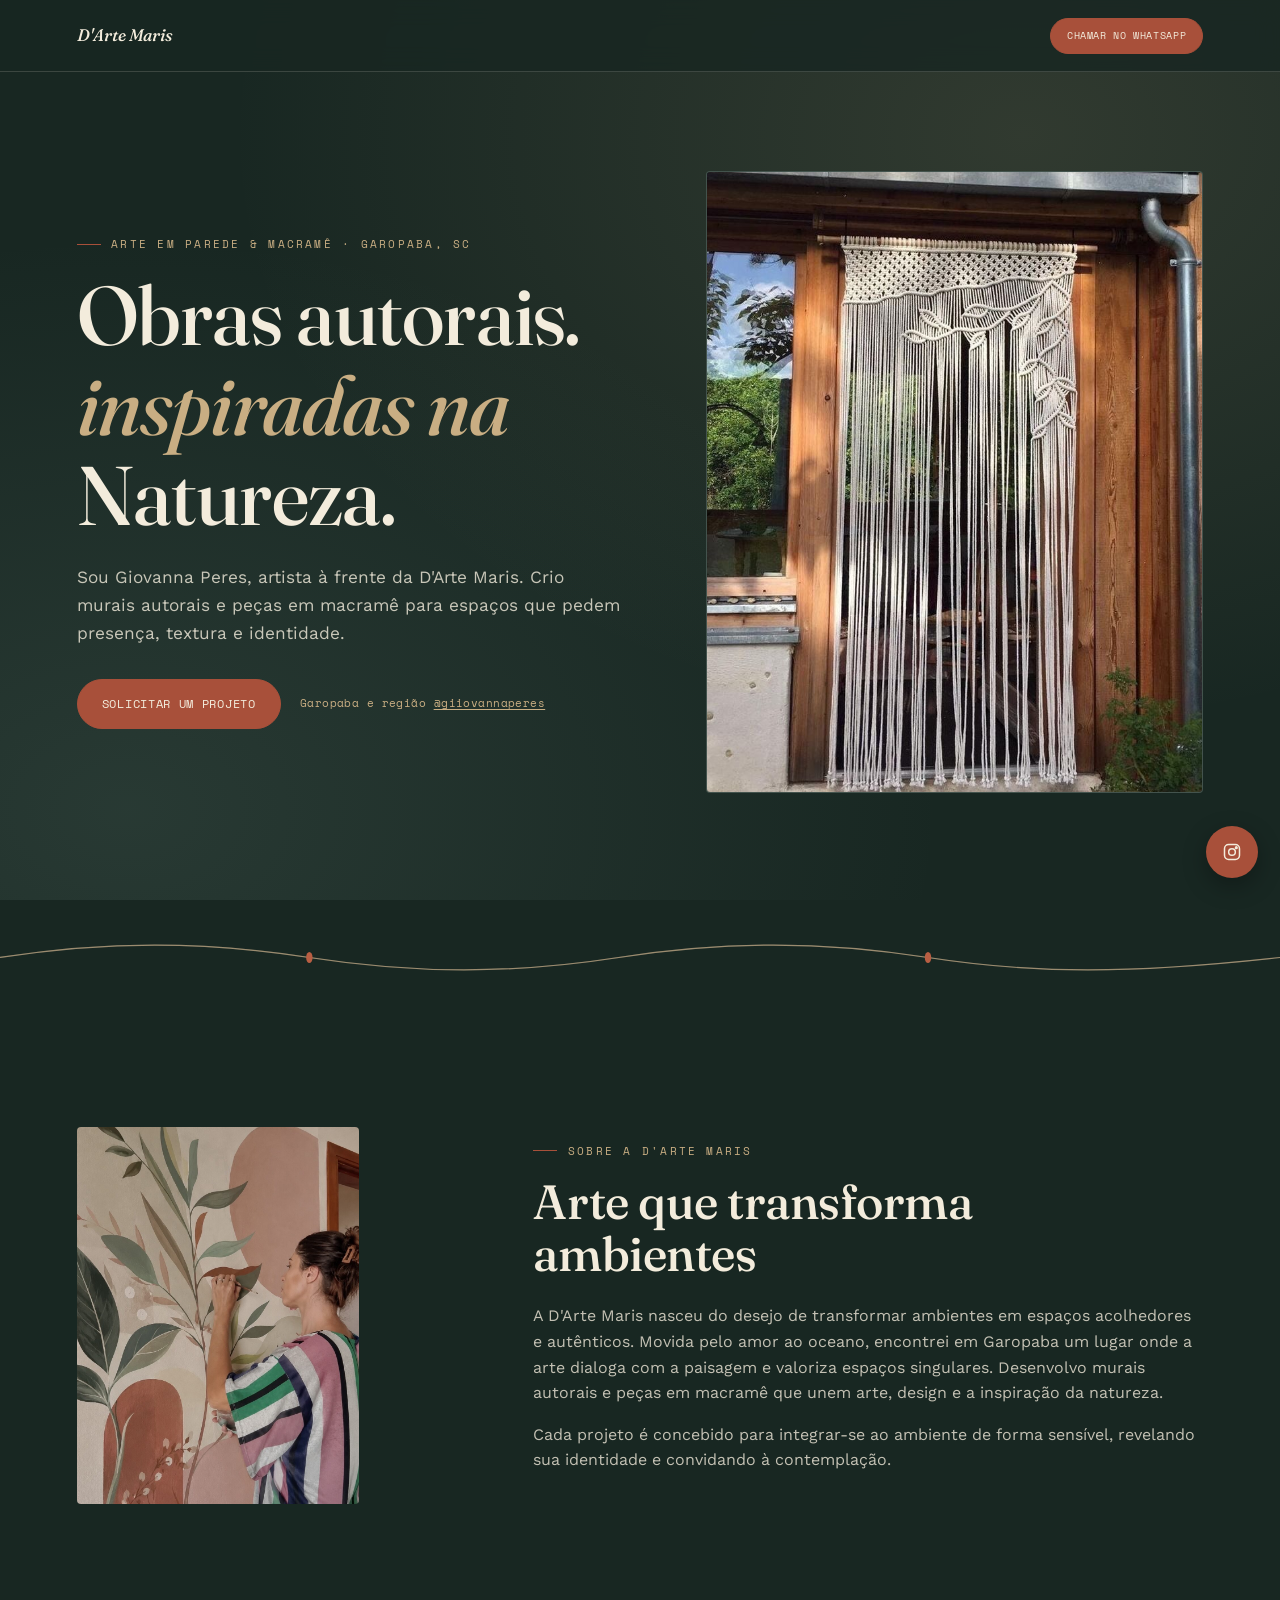
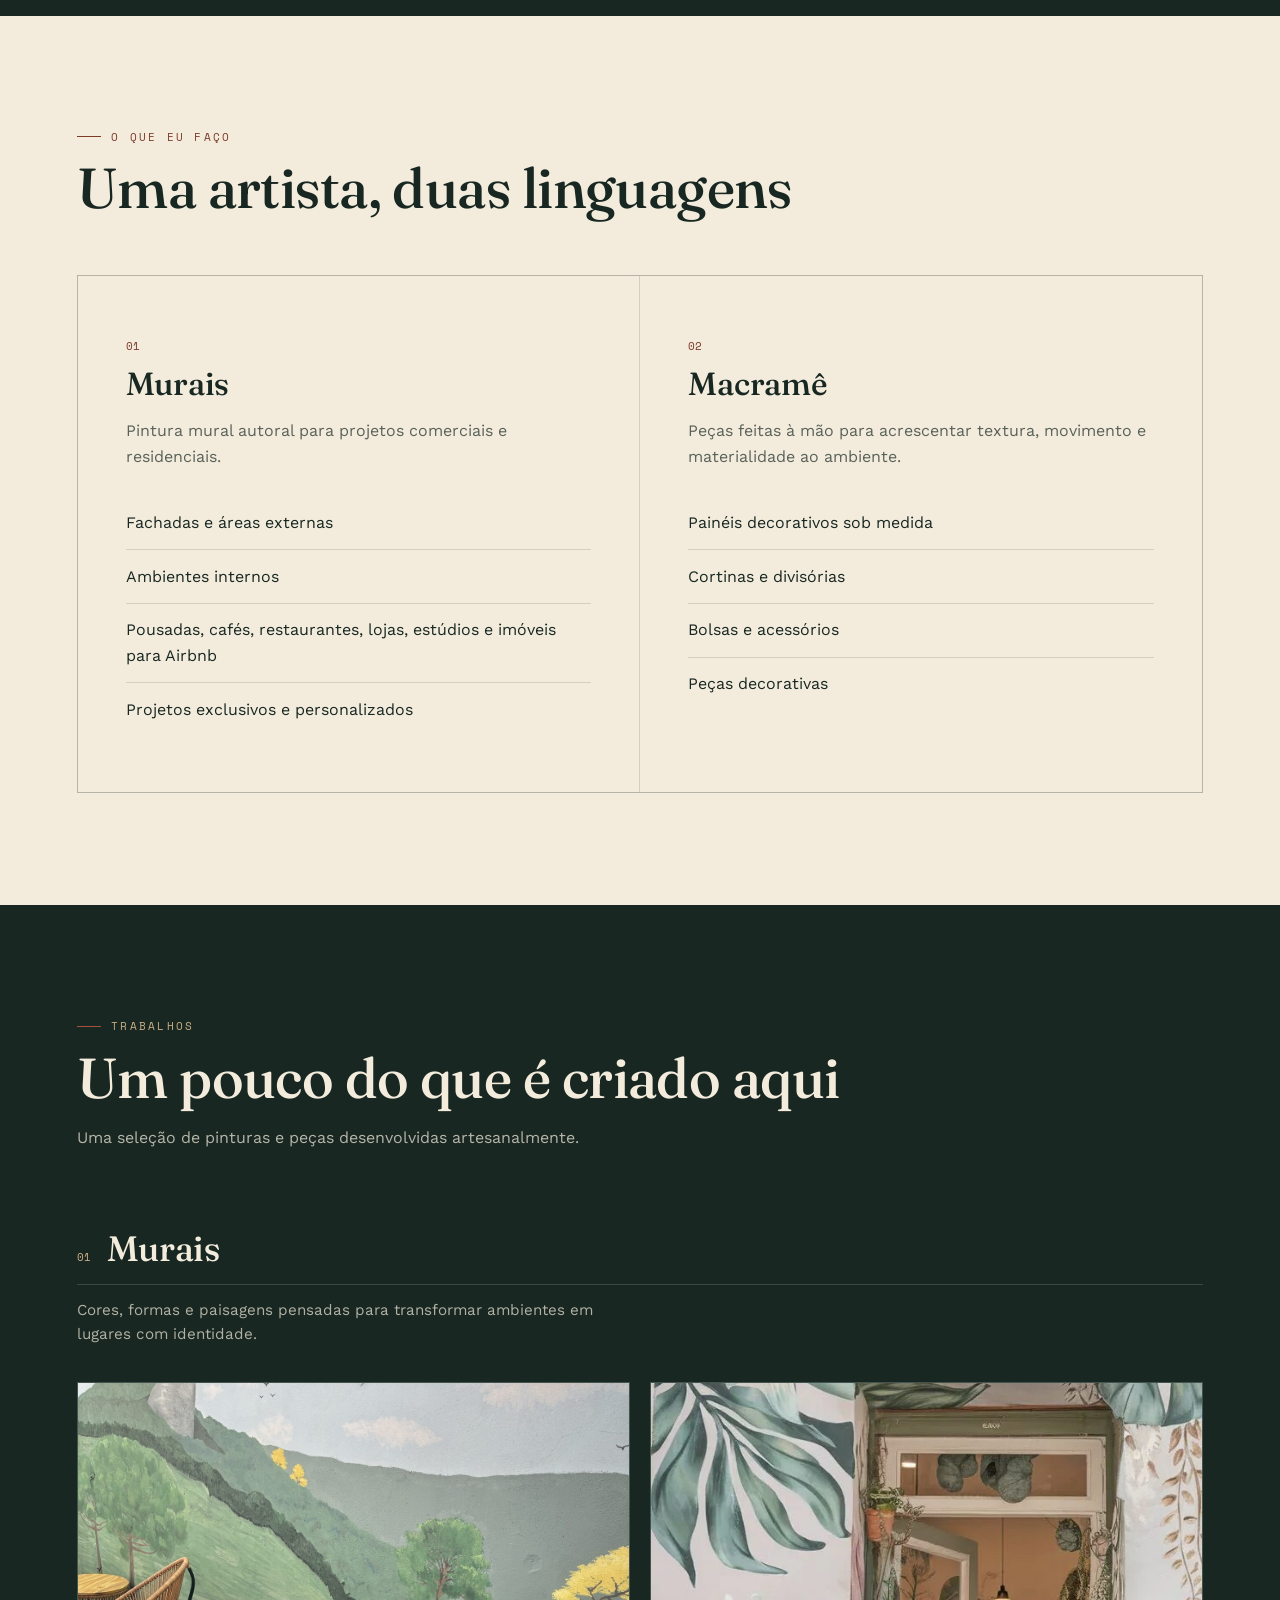
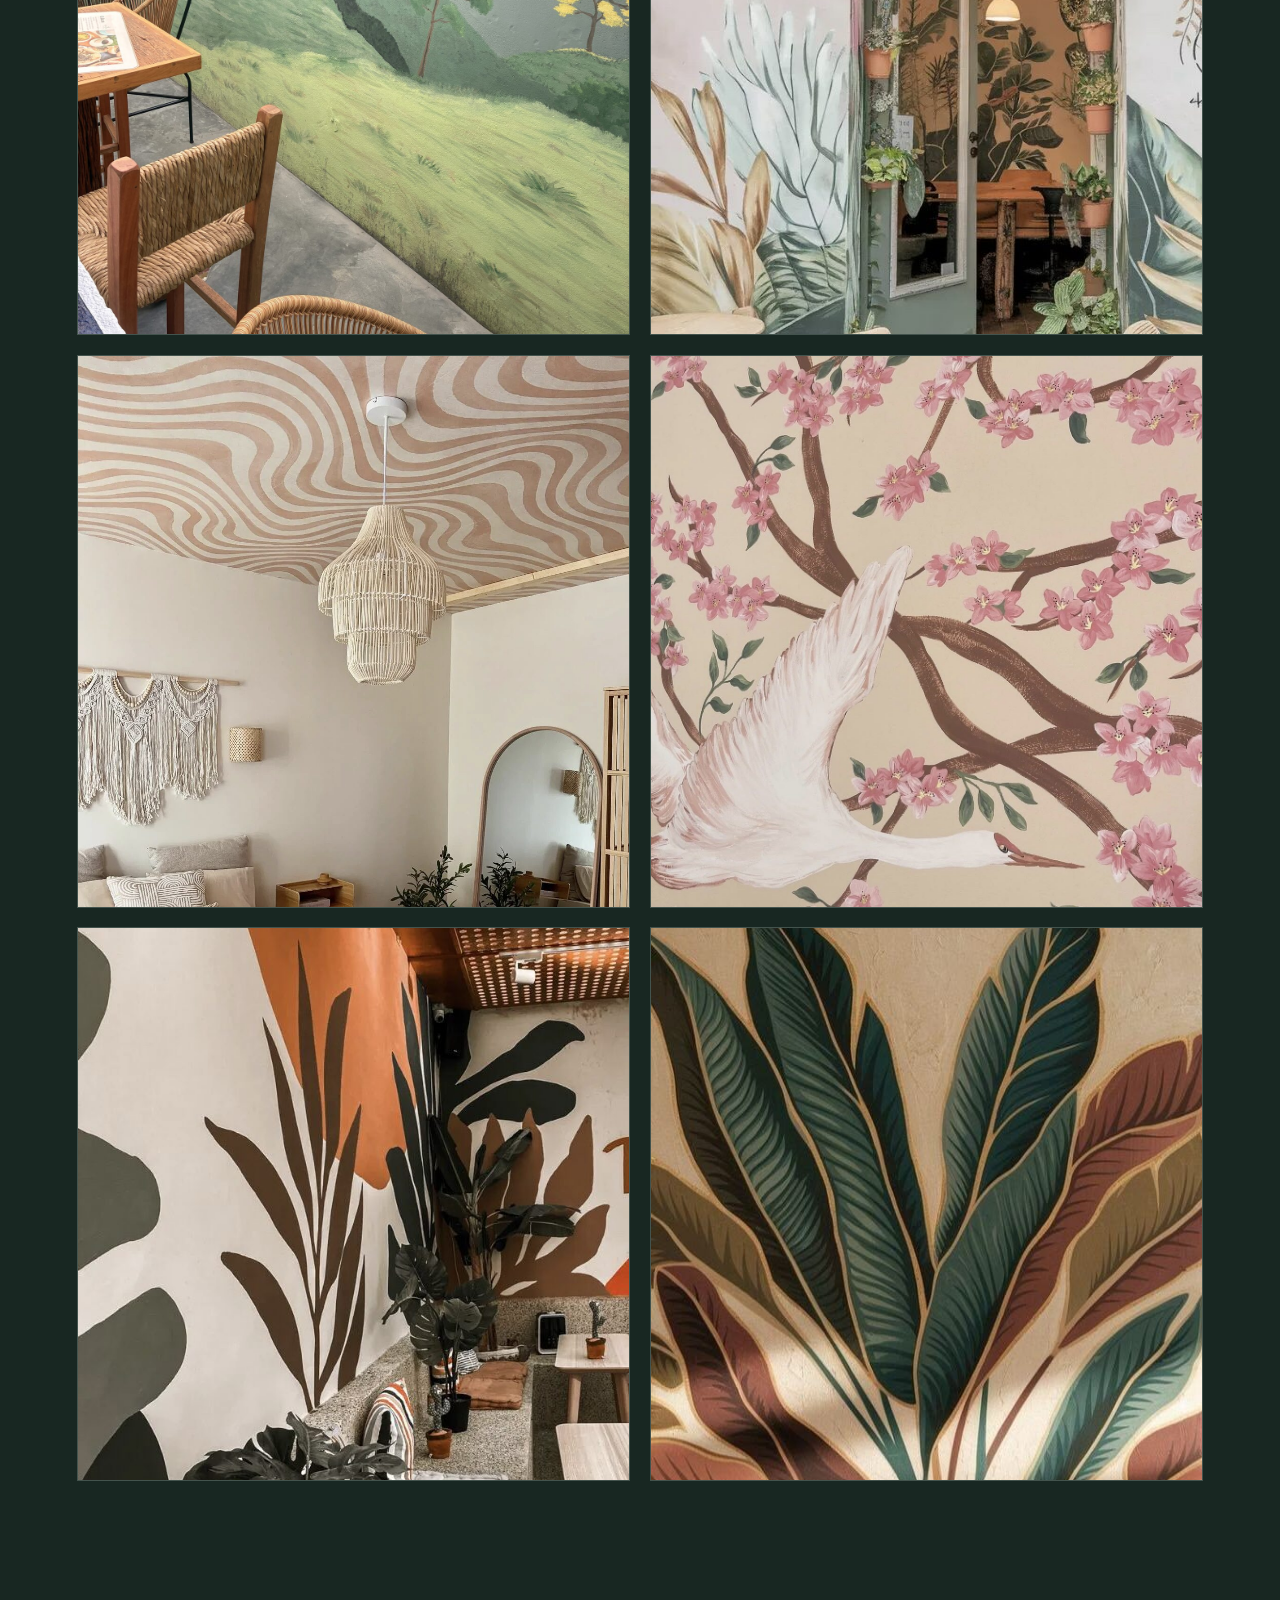
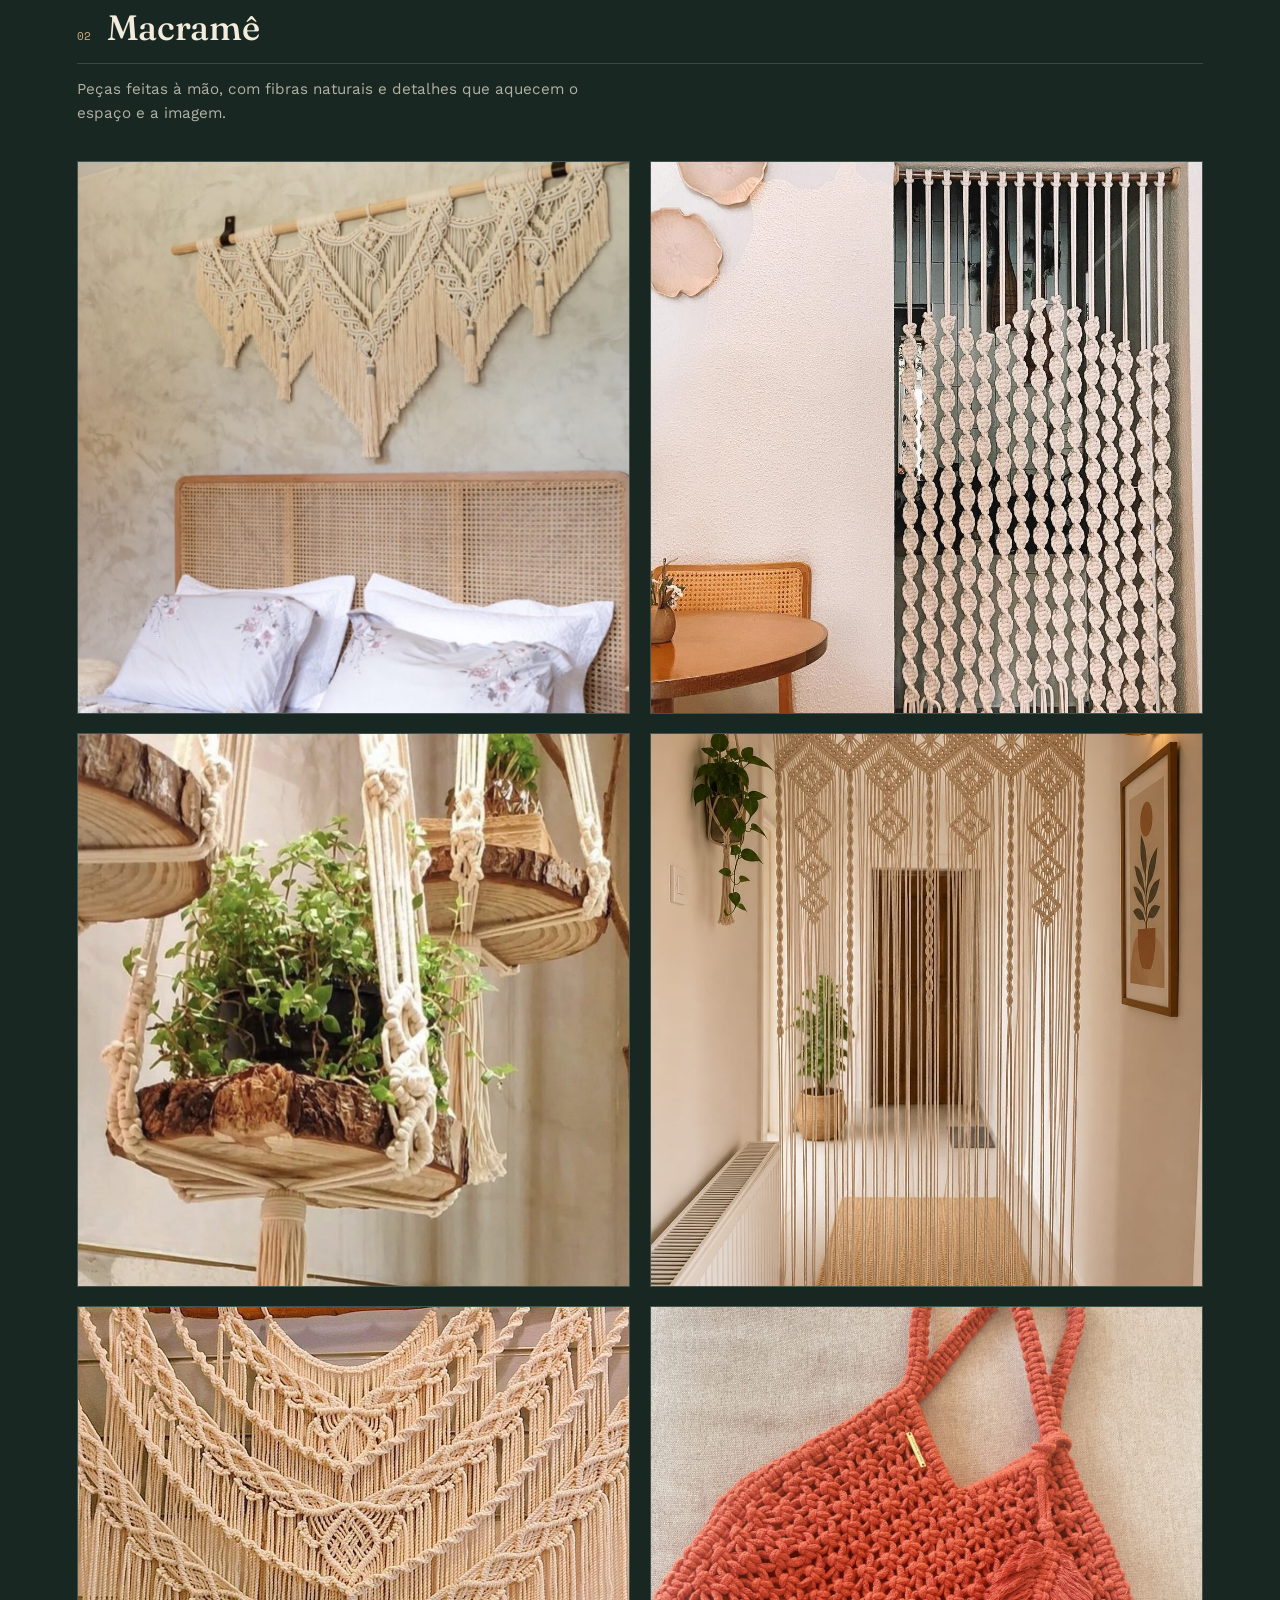
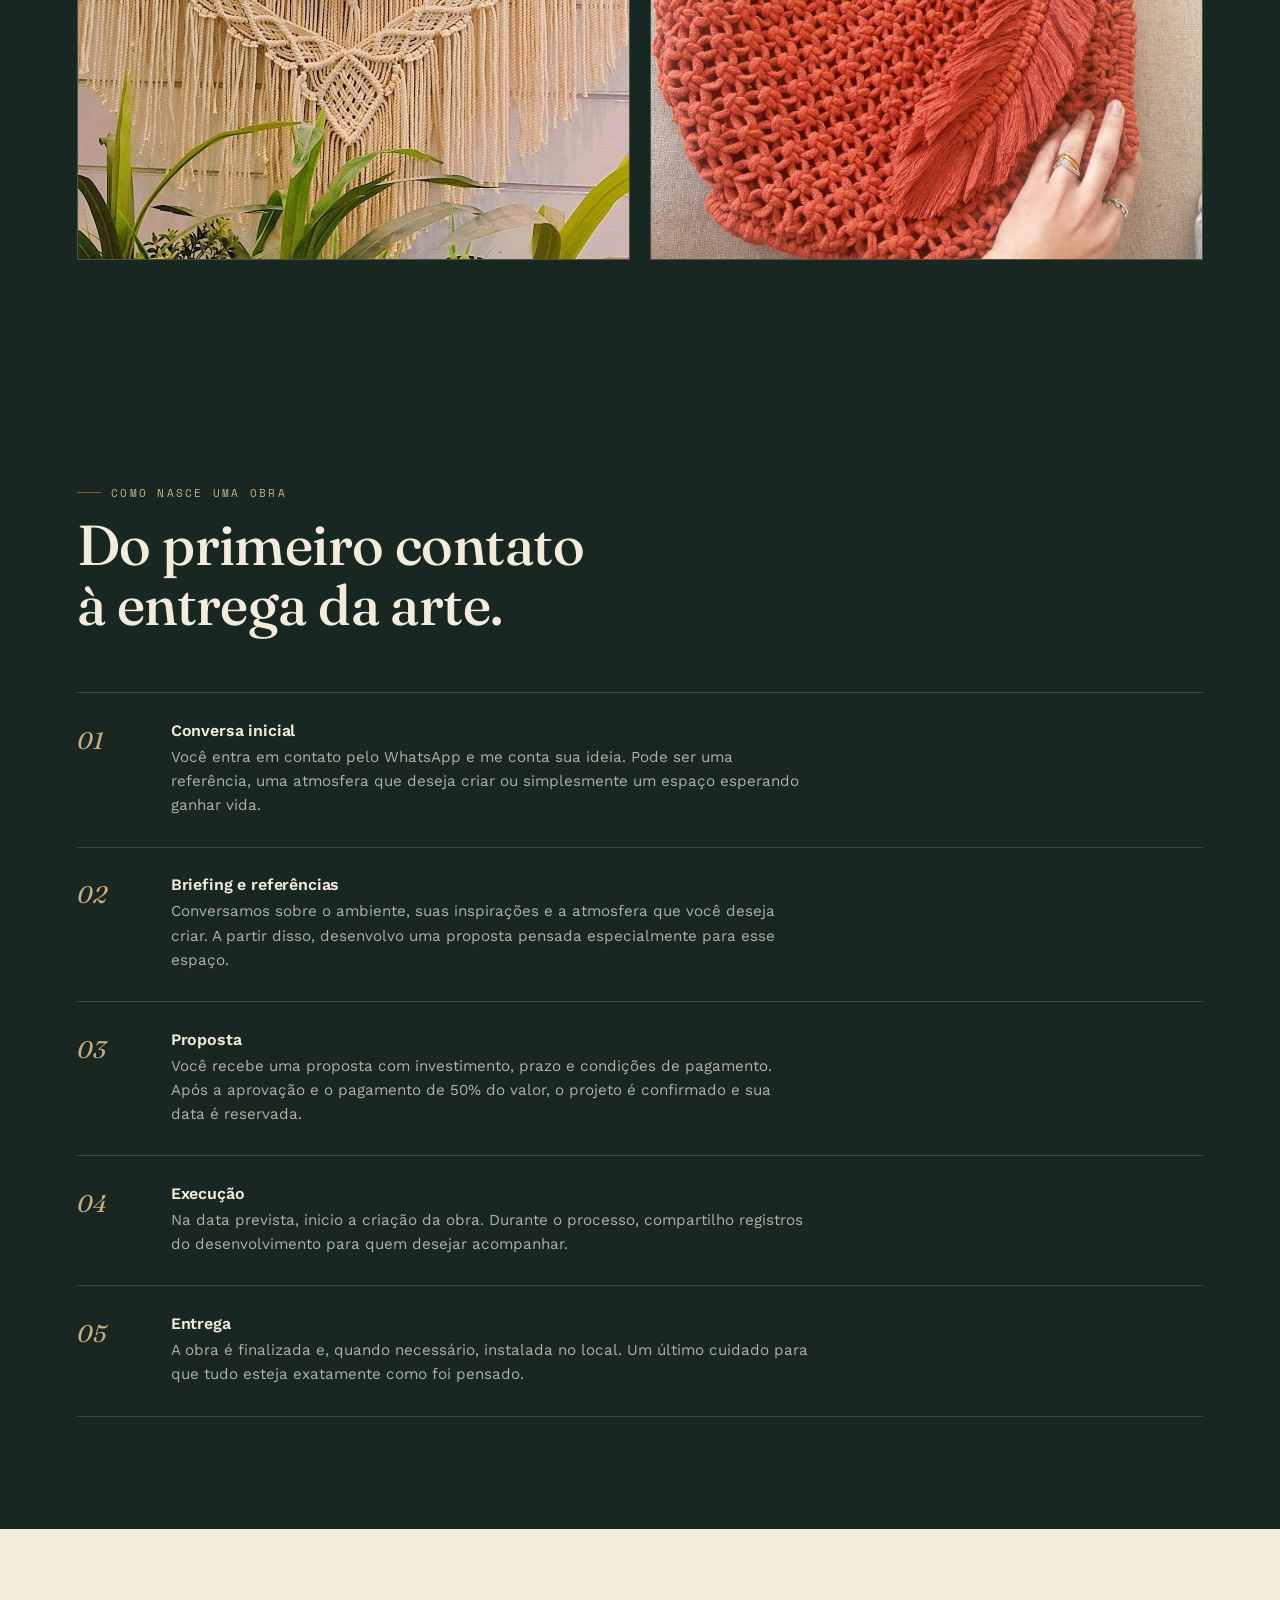
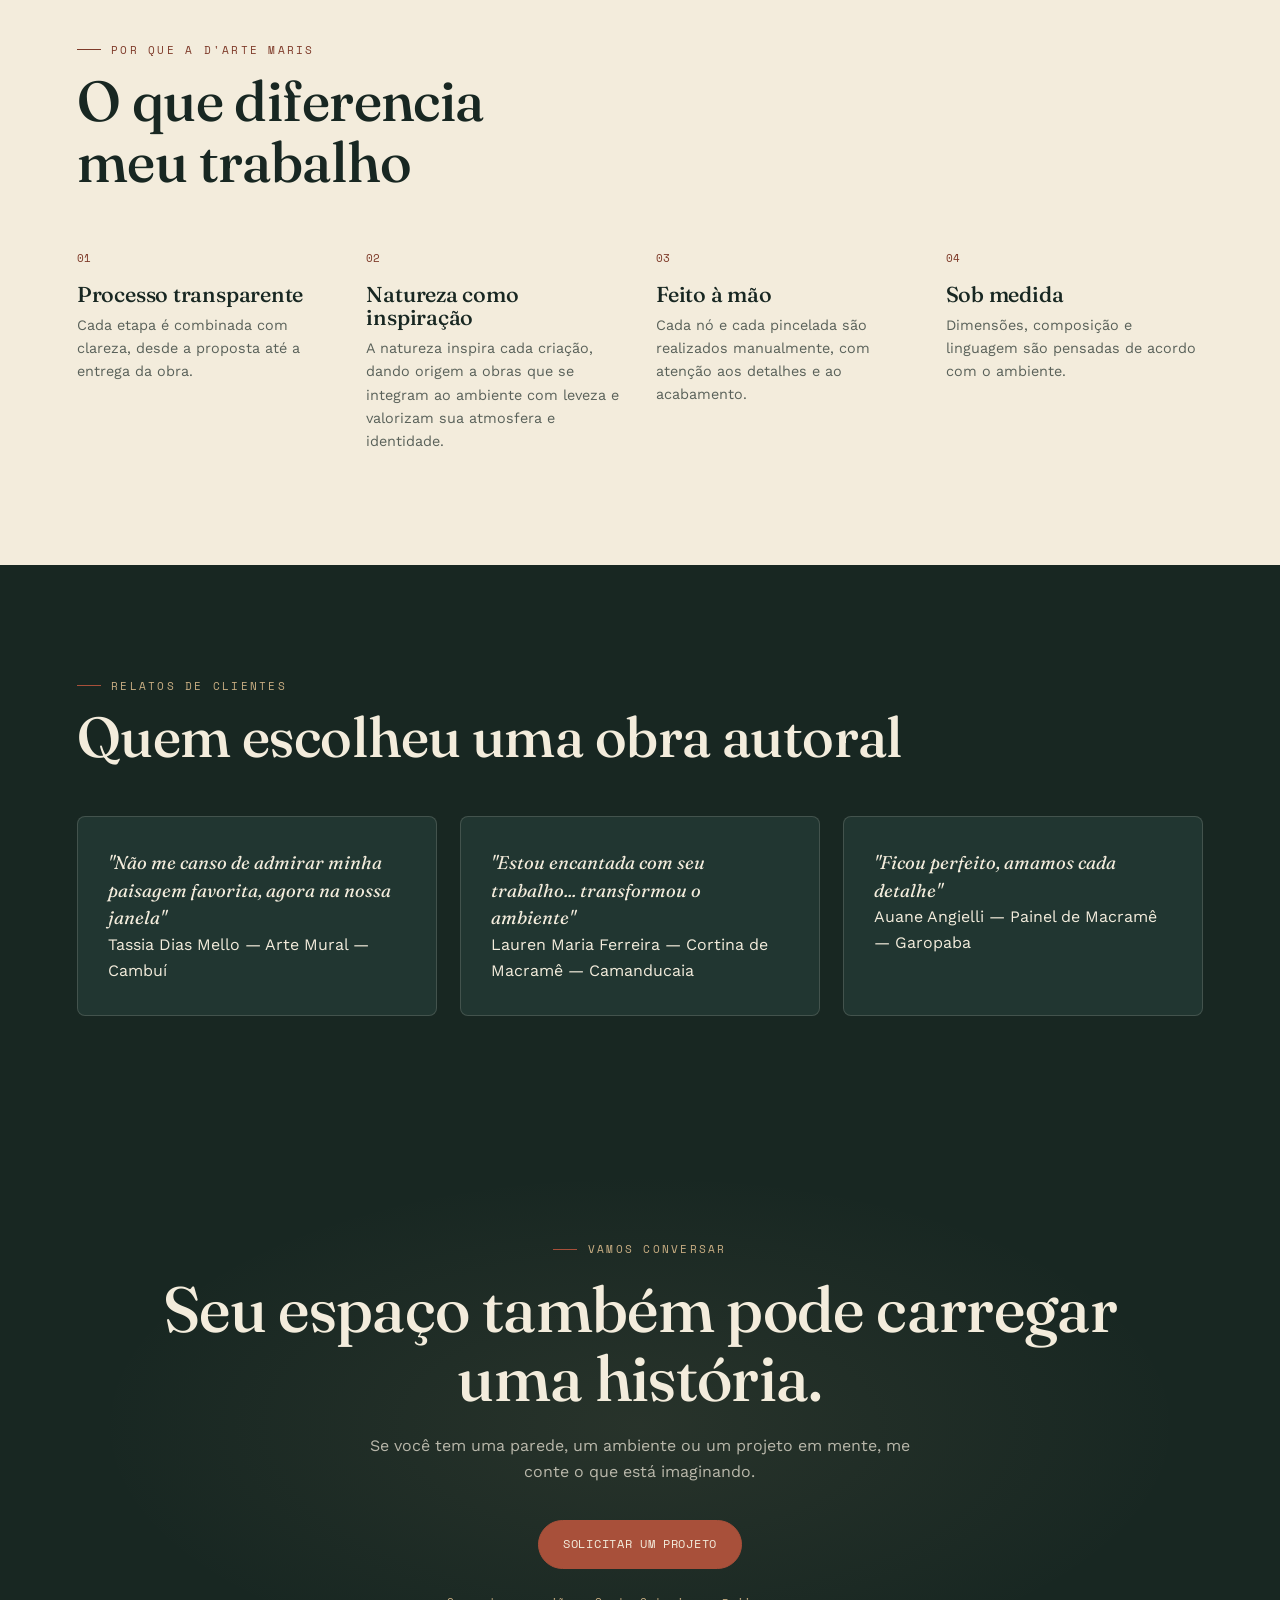
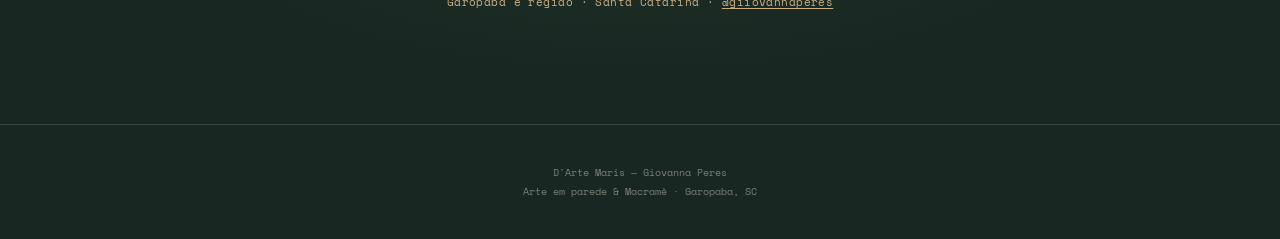
==== commit b6f89285: "Fix caption text formatting in index.html" ====
--- a/index.html
+++ b/index.html
@@ -47,7 +47,7 @@
           <p class="lede">Sou Giovanna Peres, artista à frente da D'Arte Maris. Crio murais autorais e peças em macramê para espaços que pedem presença, textura e identidade.</p>
           <div class="hero-cta">
             <a class="btn" href="https://wa.me/5535997003906?text=Ol%C3%A1!%20Conheci%20seu%20trabalho%20pelo%20site%20da%20D%27Arte%20Maris%20e%20gostaria%20de%20solicitar%20um%20or%C3%A7amento." target="_blank" rel="noopener noreferrer">Solicitar um projeto</a>
-            <span class="caption">Garopaba e região · ou no Instagram <a class="inline-link" href="https://instagram.com/giiovannaperes" target="_blank" rel="noopener noreferrer">@giiovannaperes</a></span>
+            <span class="caption">Garopaba e região  <a class="inline-link" href="https://instagram.com/giiovannaperes" target="_blank" rel="noopener noreferrer">@giiovannaperes</a></span>
           </div>
         </div>
         <div class="hero-image">
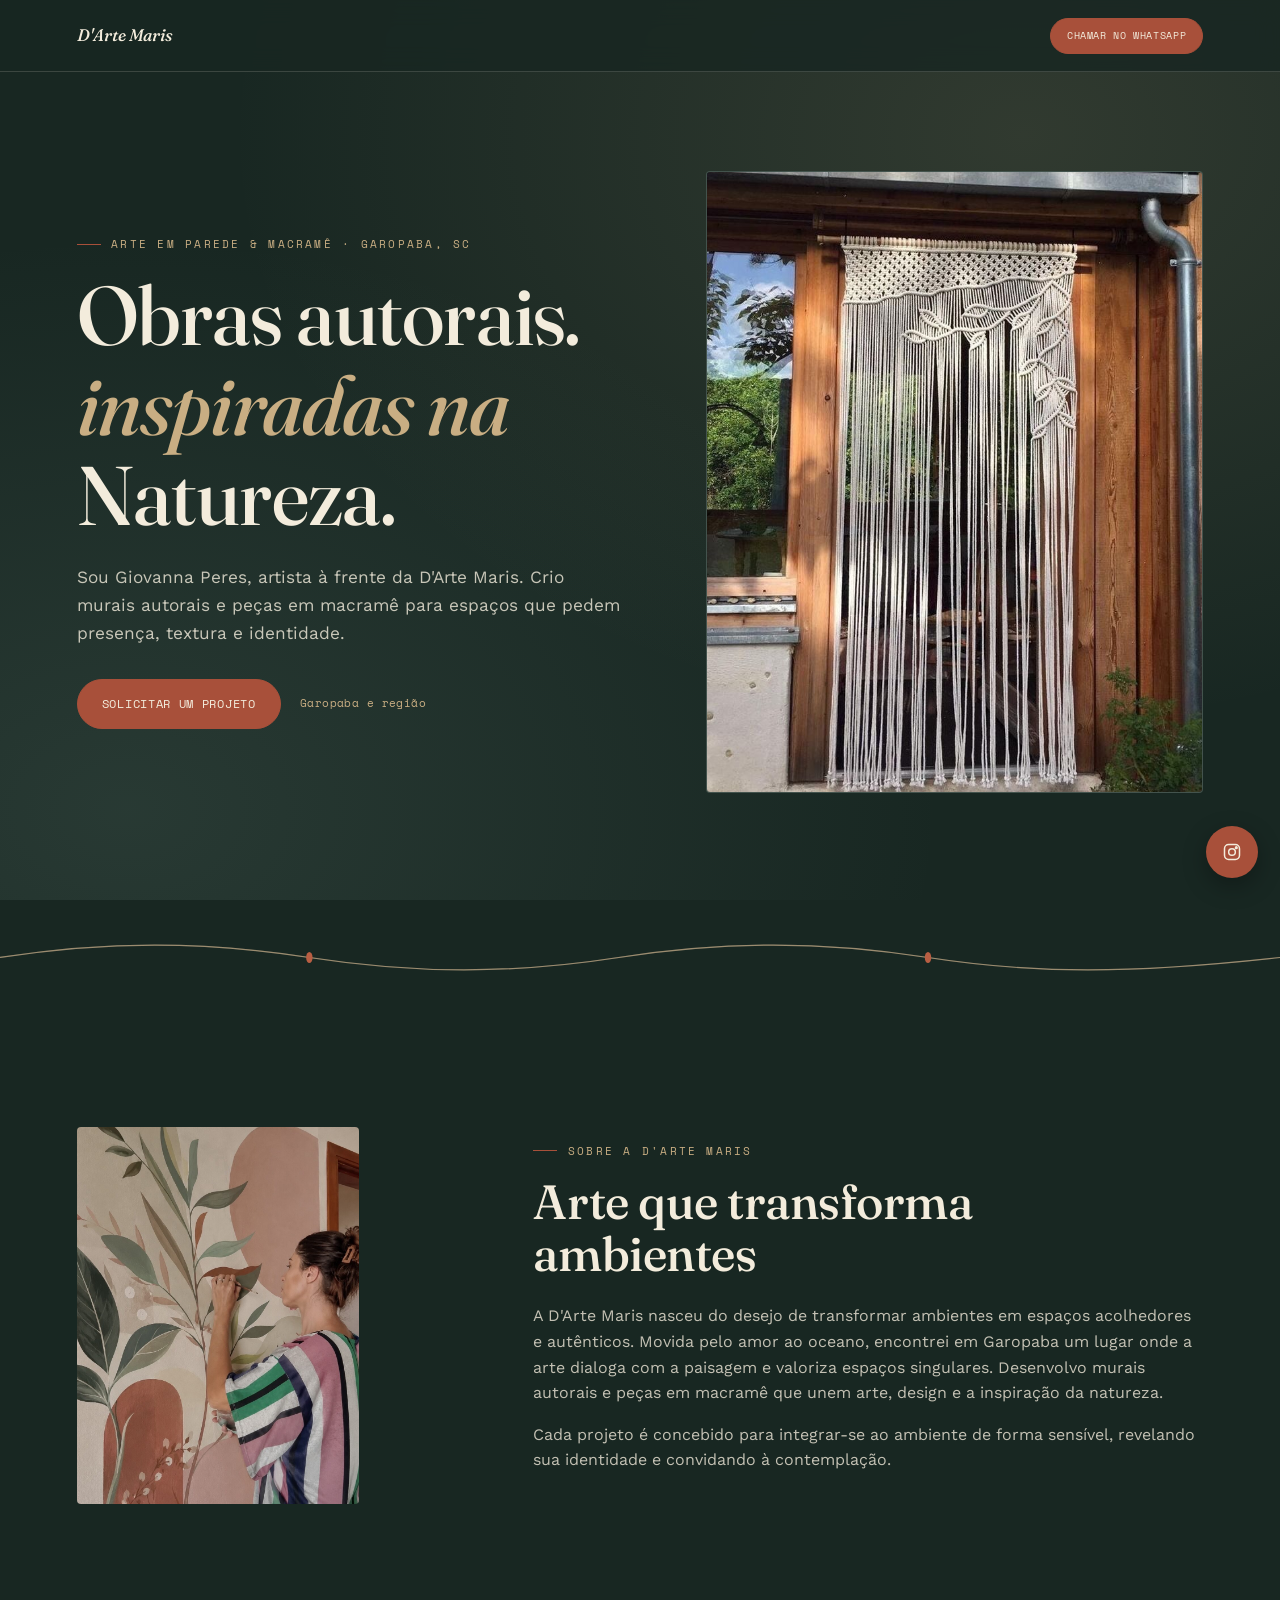
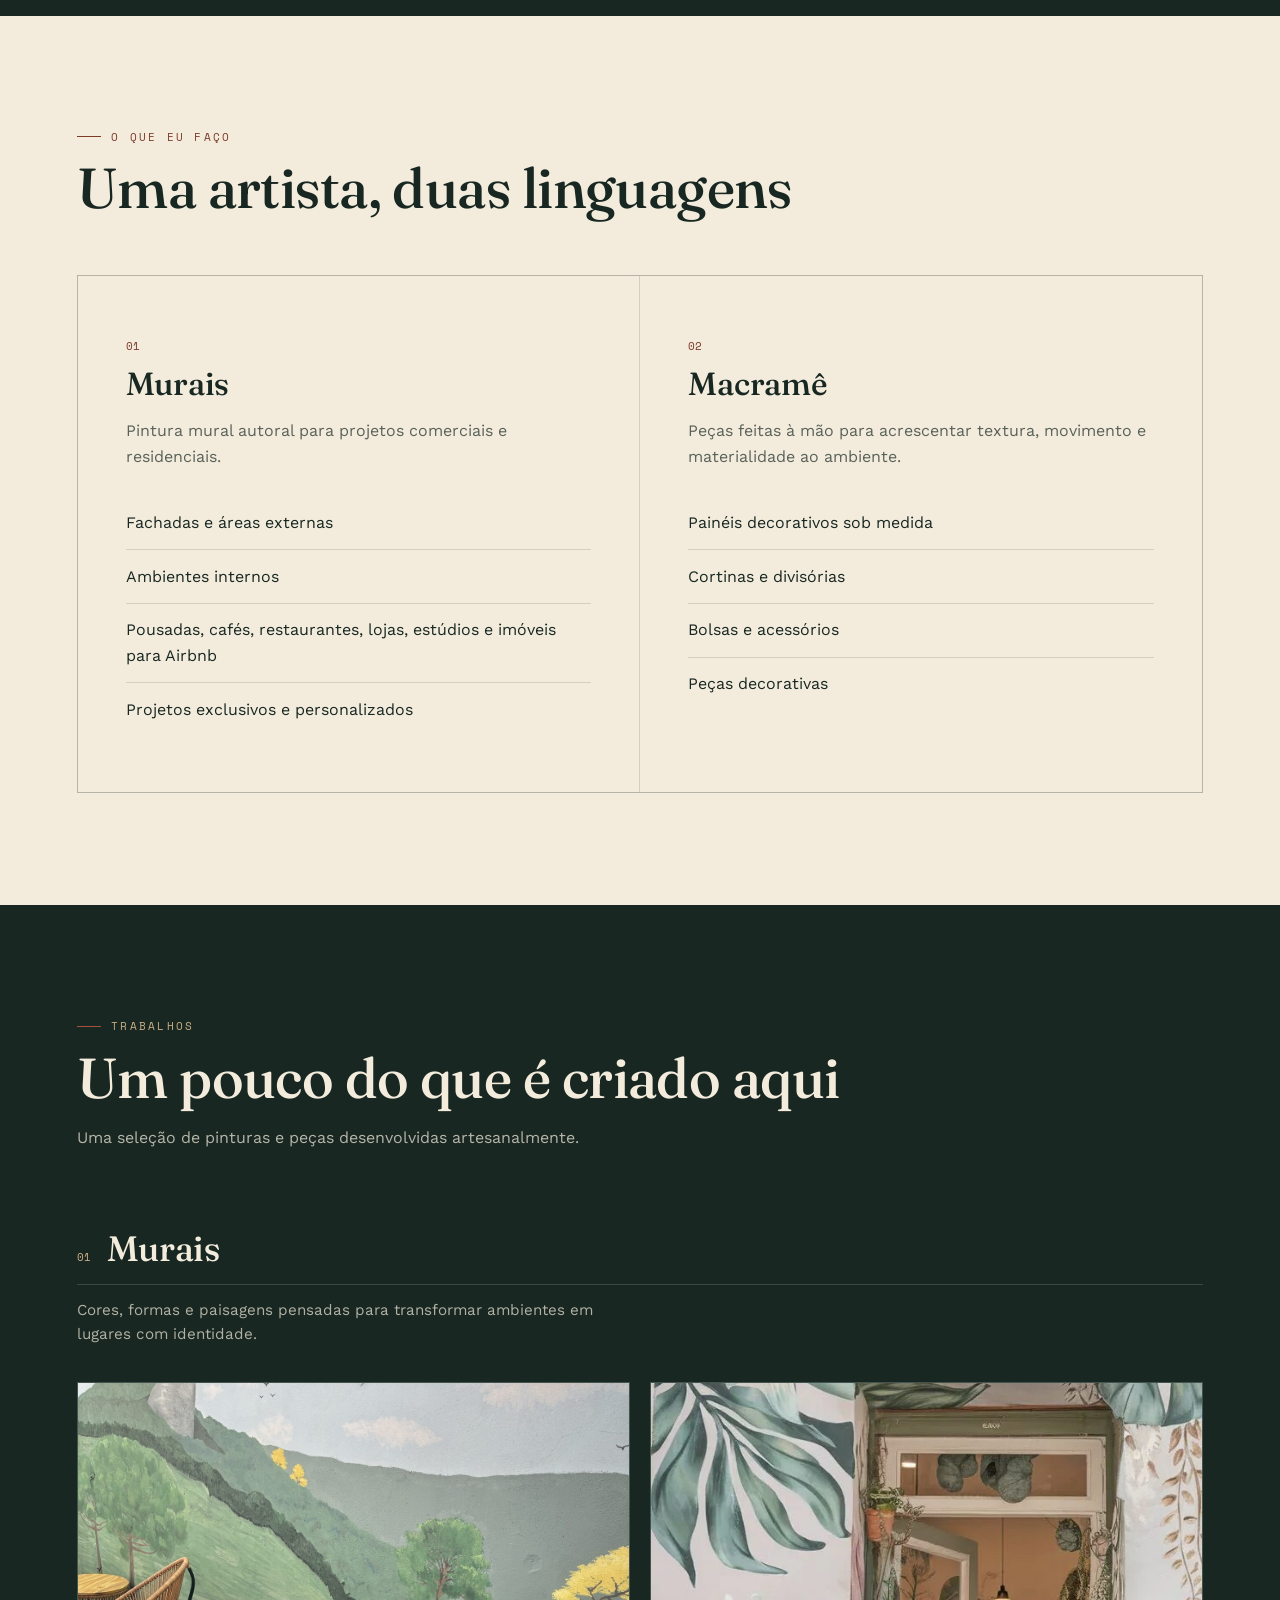
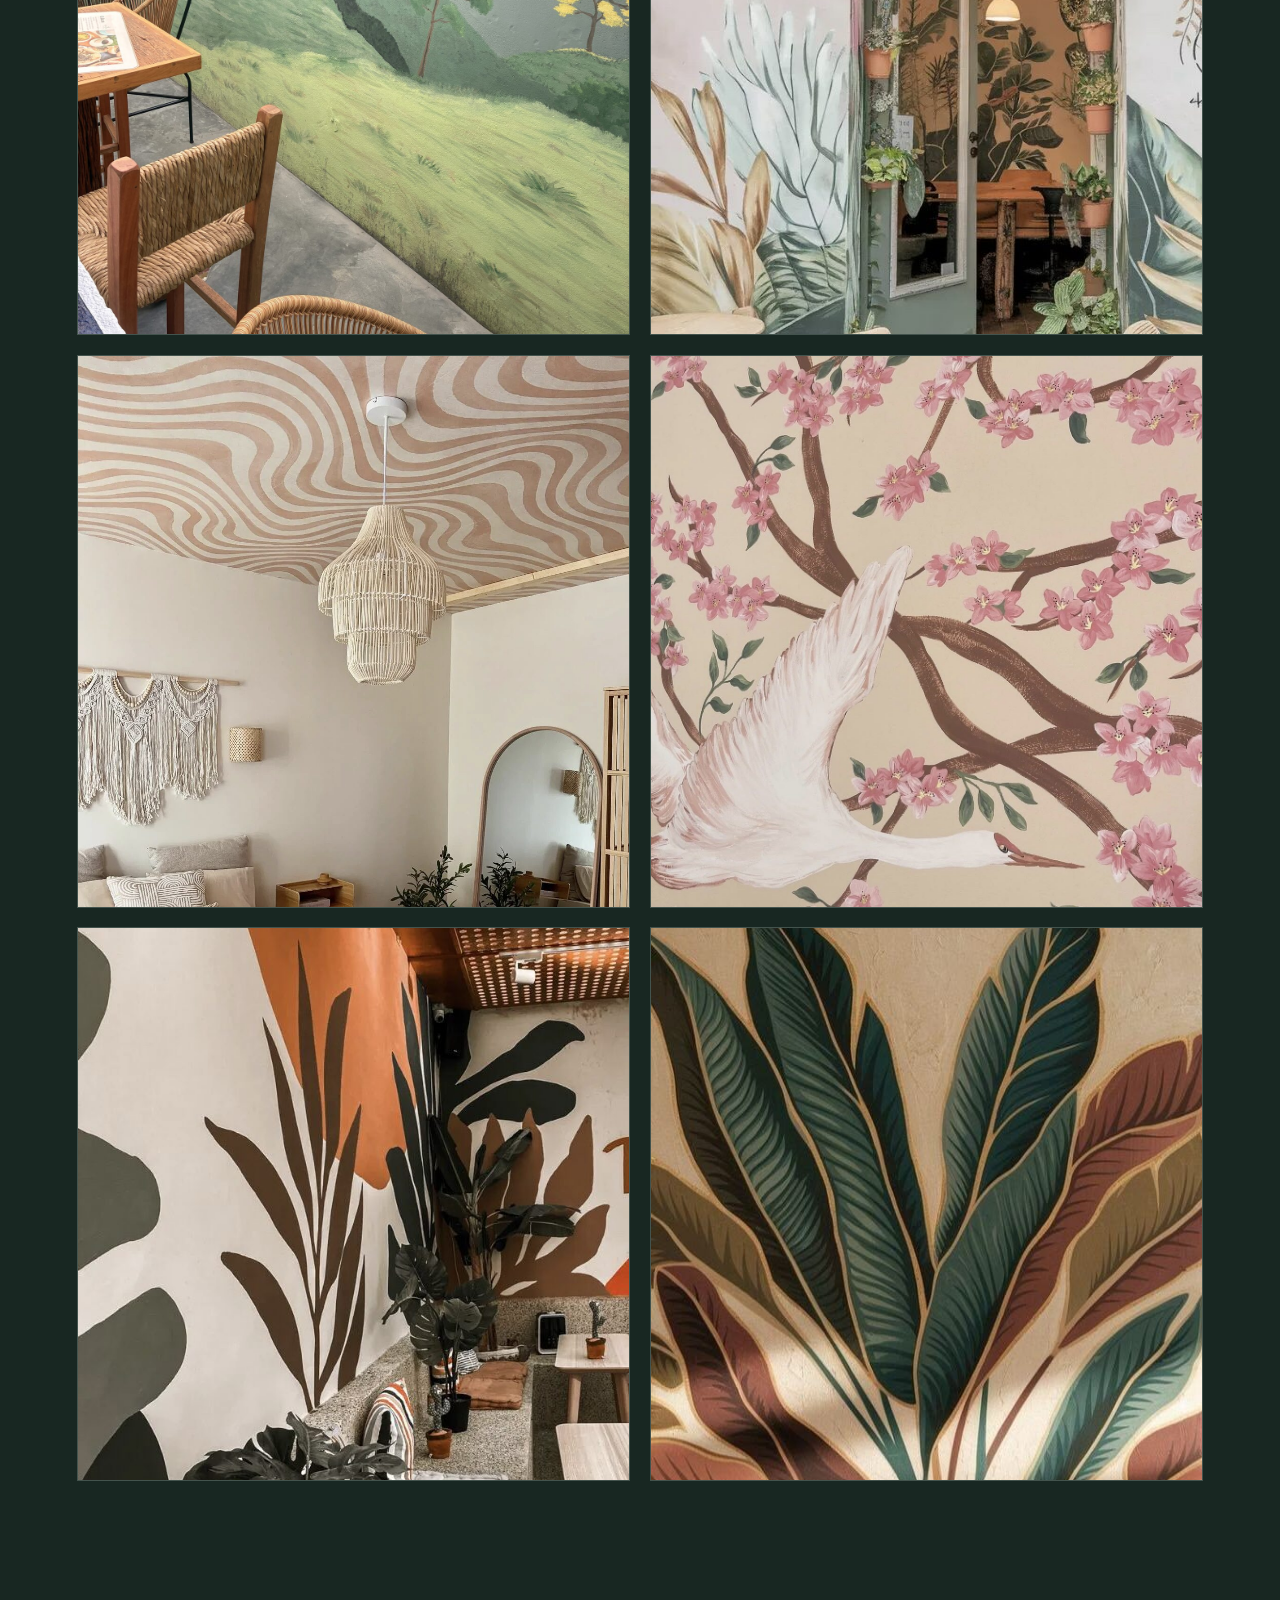
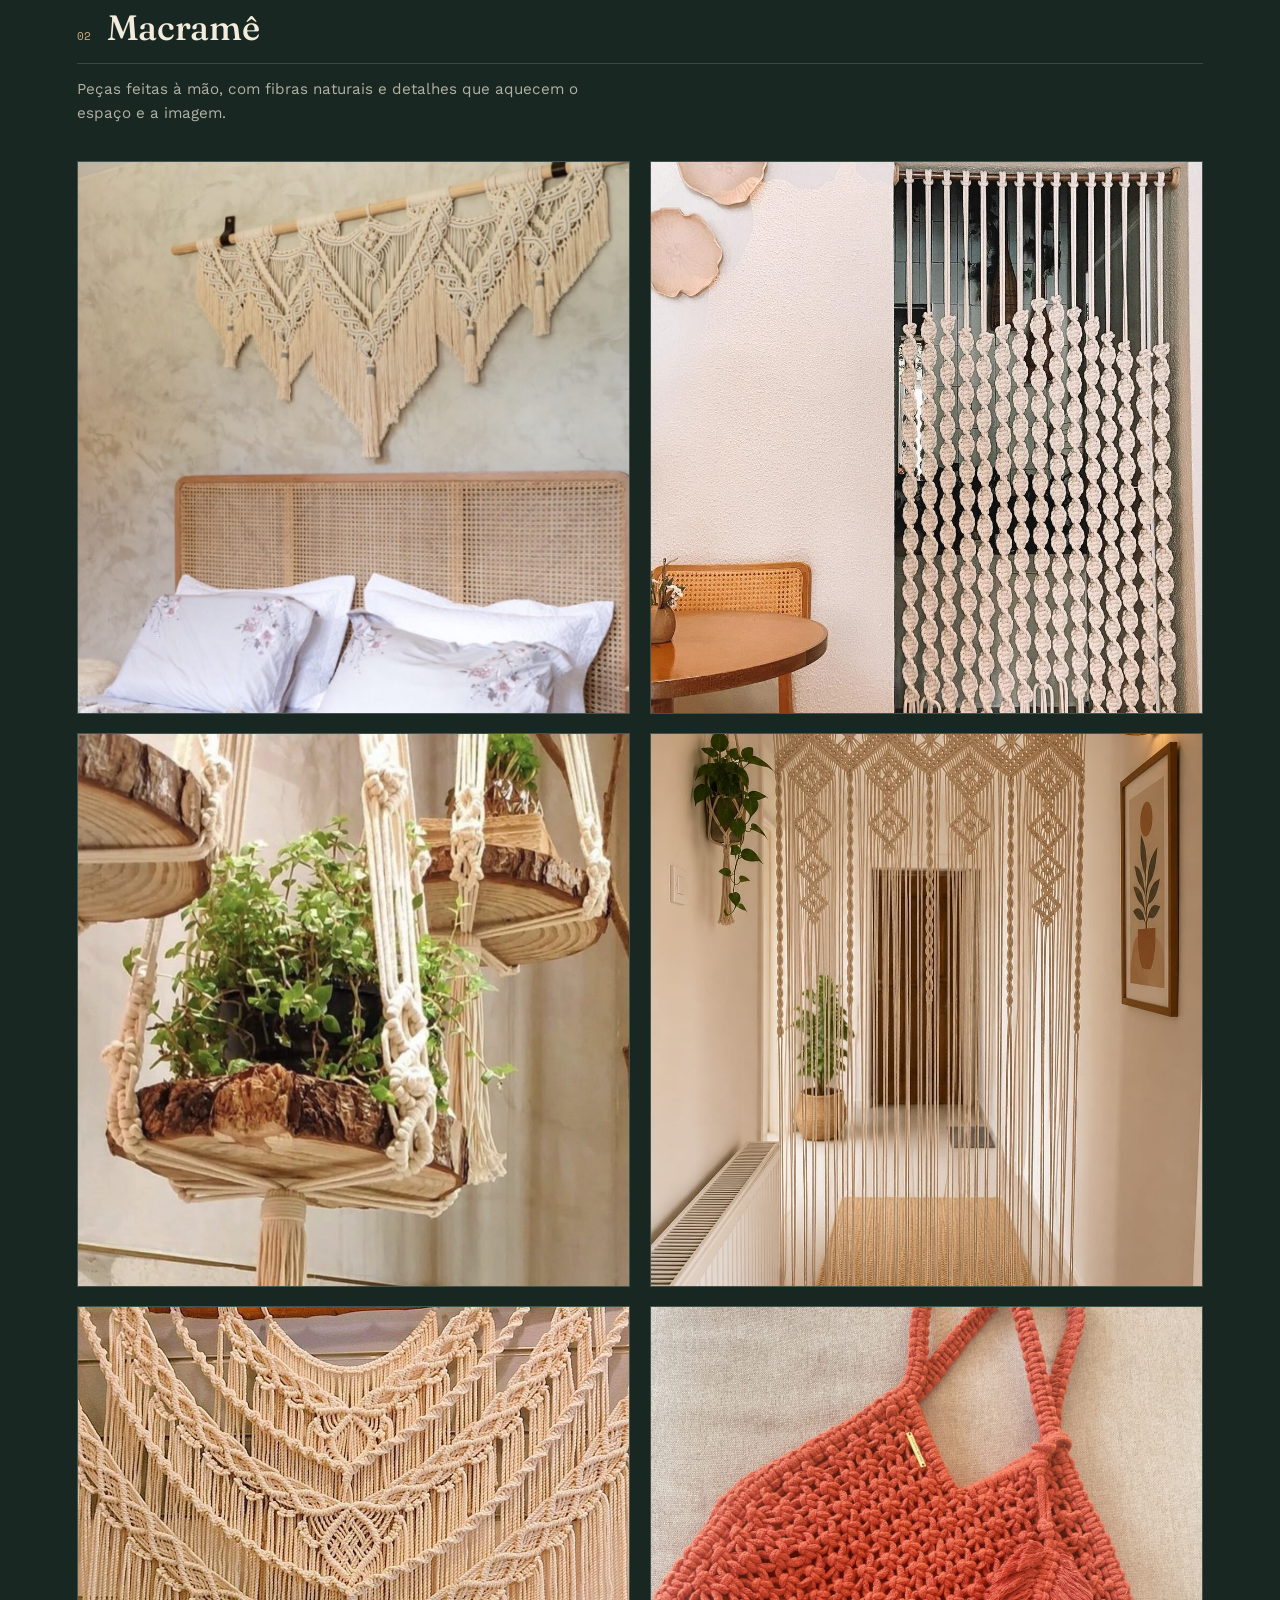
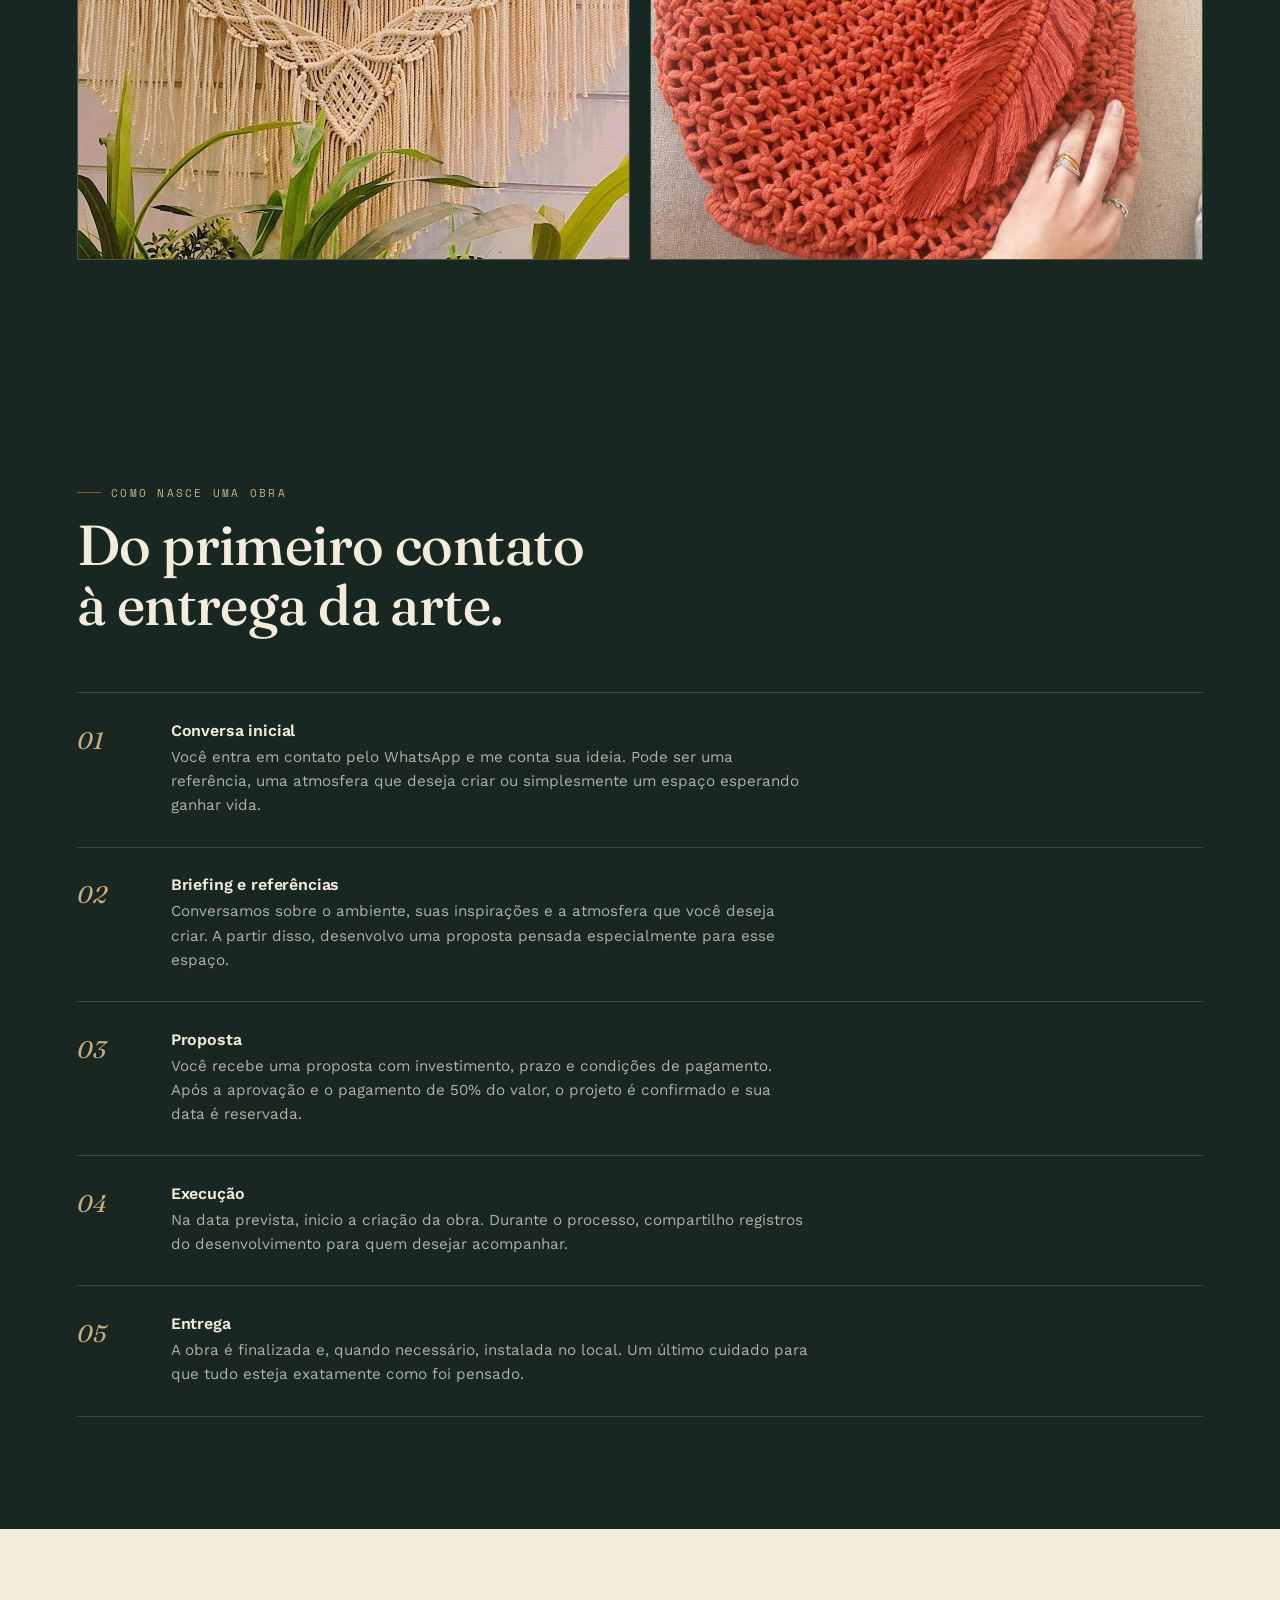
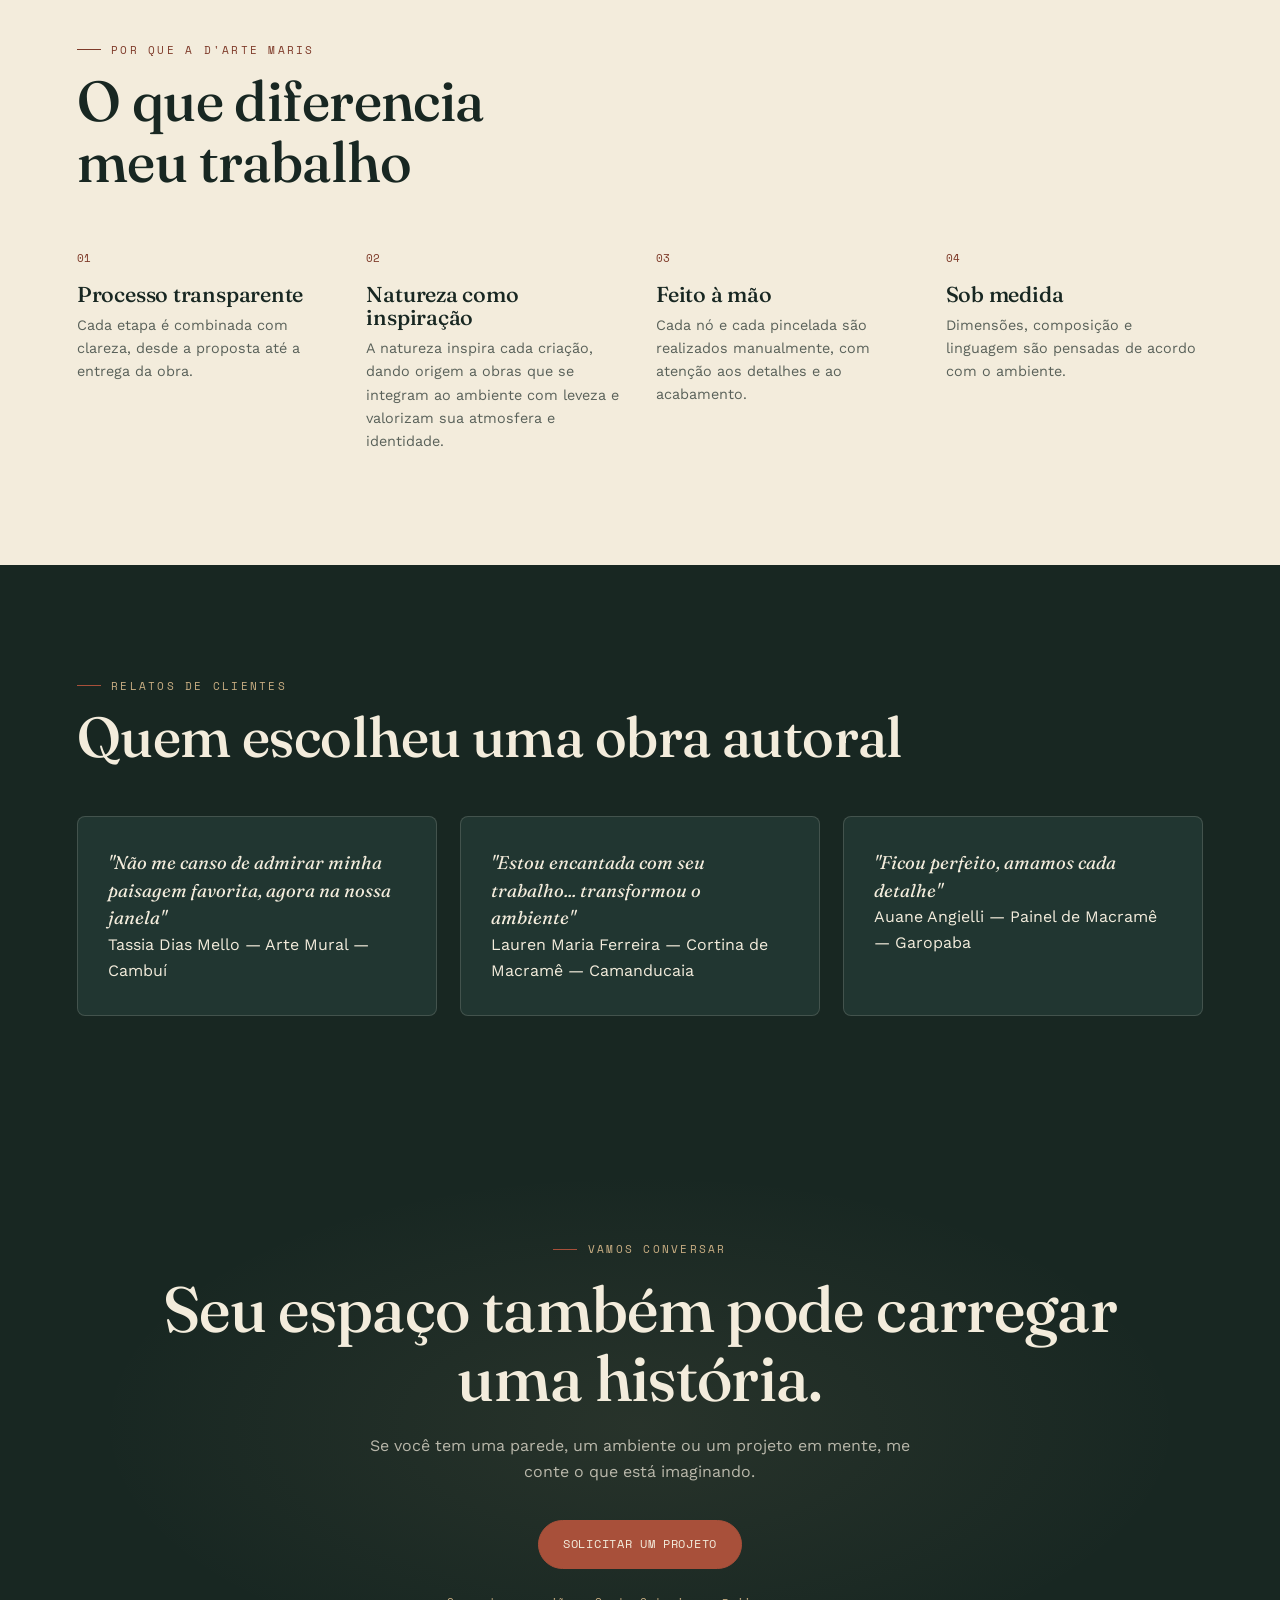
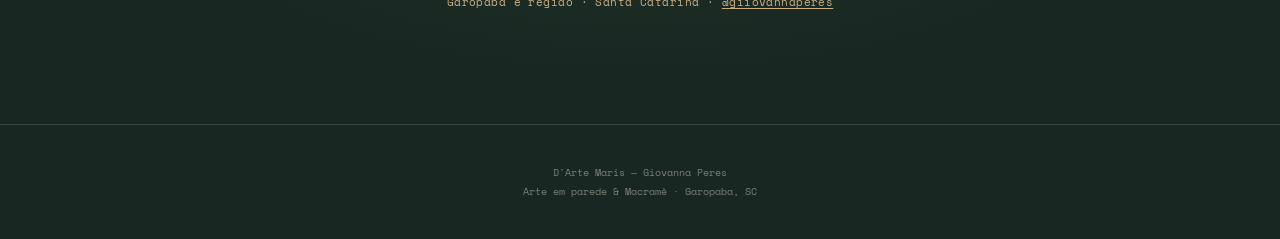
==== commit aa5a8741: "Update caption in index.html Removed Instagram link from the caption." ====
--- a/index.html
+++ b/index.html
@@ -47,7 +47,8 @@
           <p class="lede">Sou Giovanna Peres, artista à frente da D'Arte Maris. Crio murais autorais e peças em macramê para espaços que pedem presença, textura e identidade.</p>
           <div class="hero-cta">
             <a class="btn" href="https://wa.me/5535997003906?text=Ol%C3%A1!%20Conheci%20seu%20trabalho%20pelo%20site%20da%20D%27Arte%20Maris%20e%20gostaria%20de%20solicitar%20um%20or%C3%A7amento." target="_blank" rel="noopener noreferrer">Solicitar um projeto</a>
-            <span class="caption">Garopaba e região  <a class="inline-link" href="https://instagram.com/giiovannaperes" target="_blank" rel="noopener noreferrer">@giiovannaperes</a></span>
+            <span class="caption">Garopaba e região</span>
+
           </div>
         </div>
         <div class="hero-image">
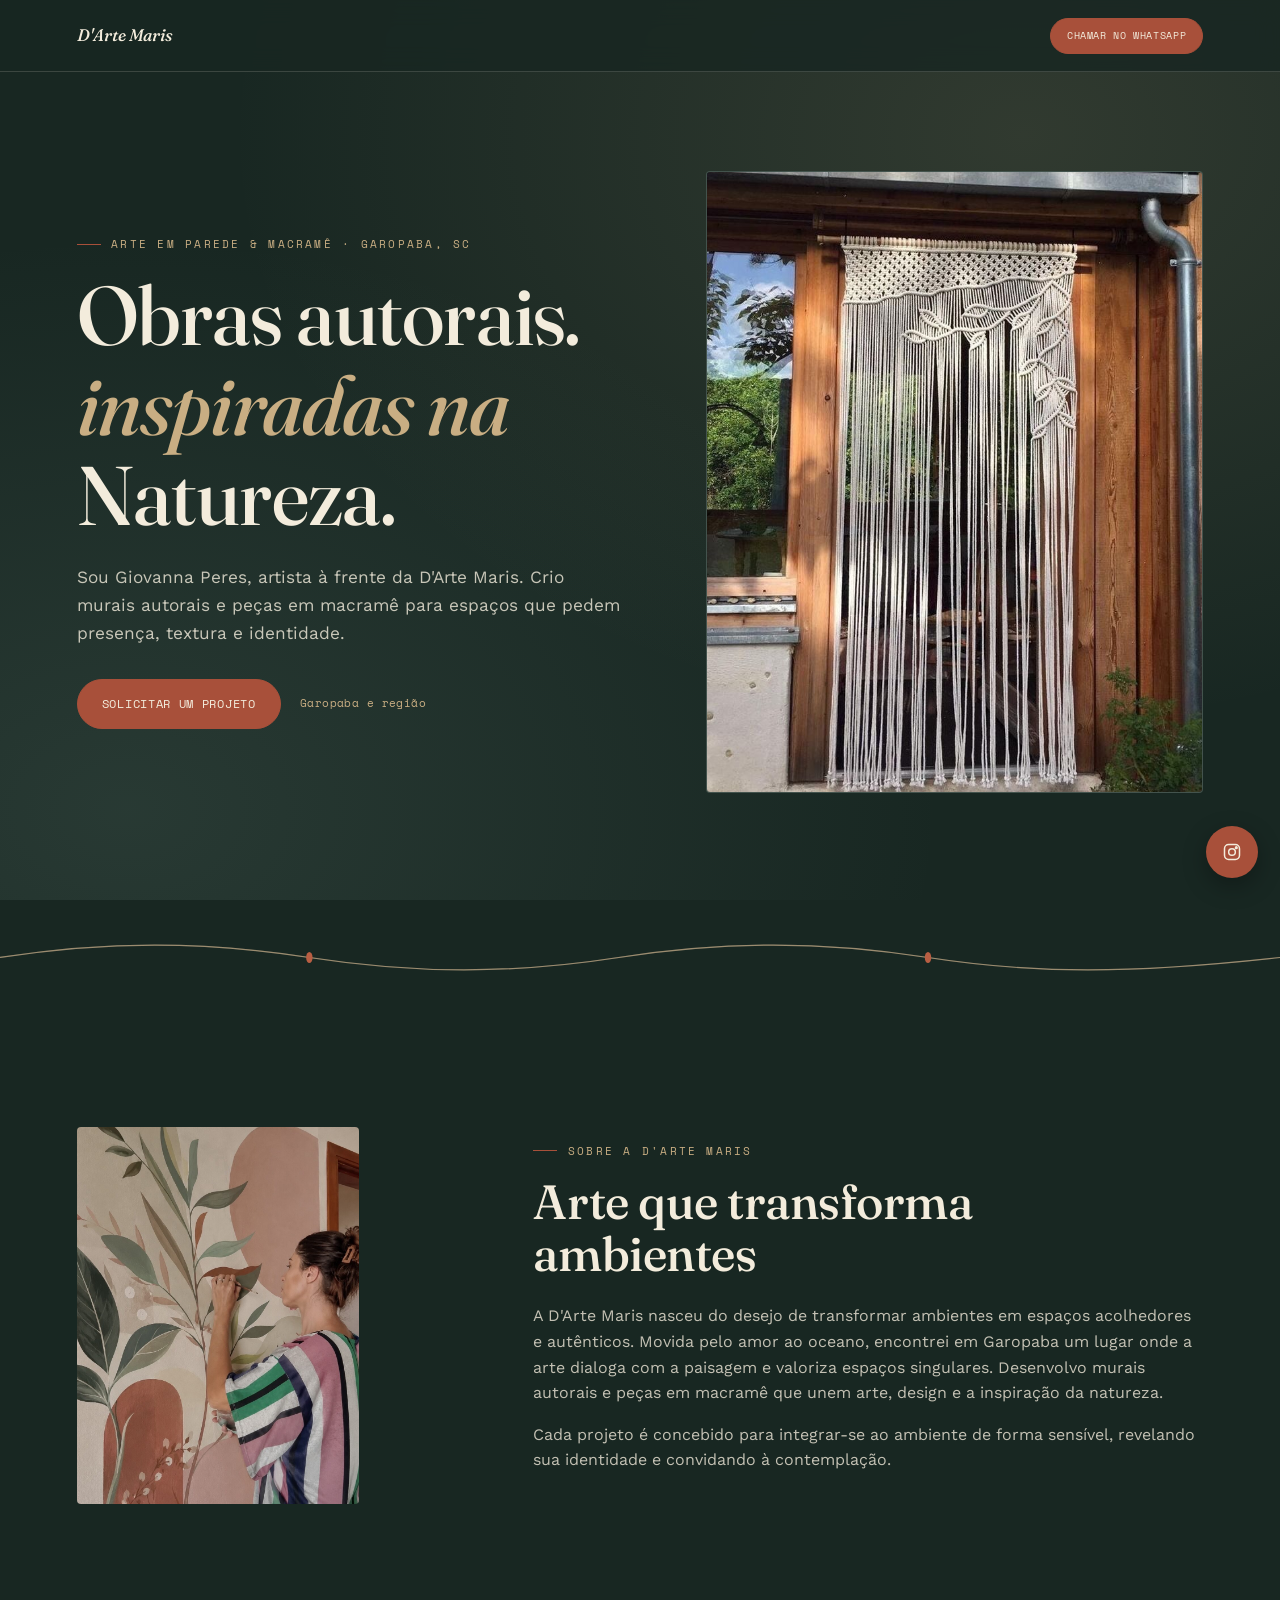
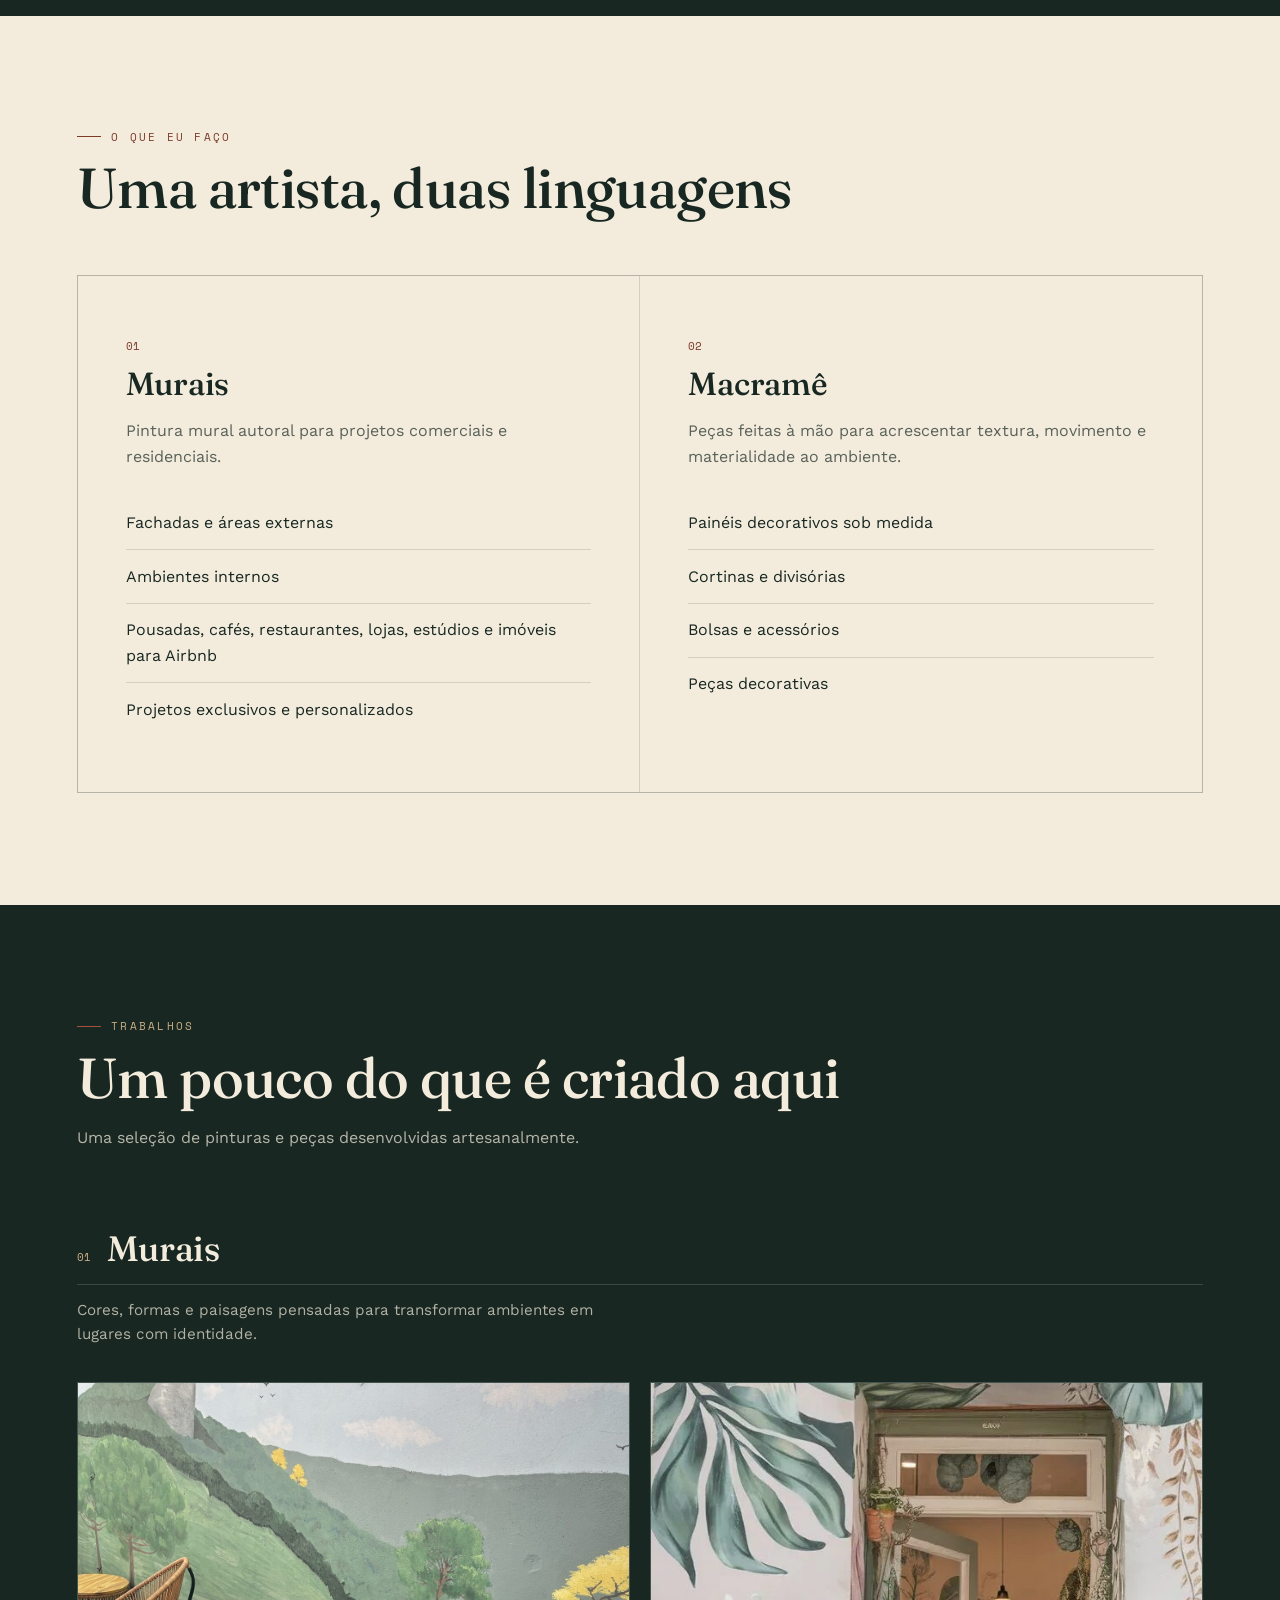
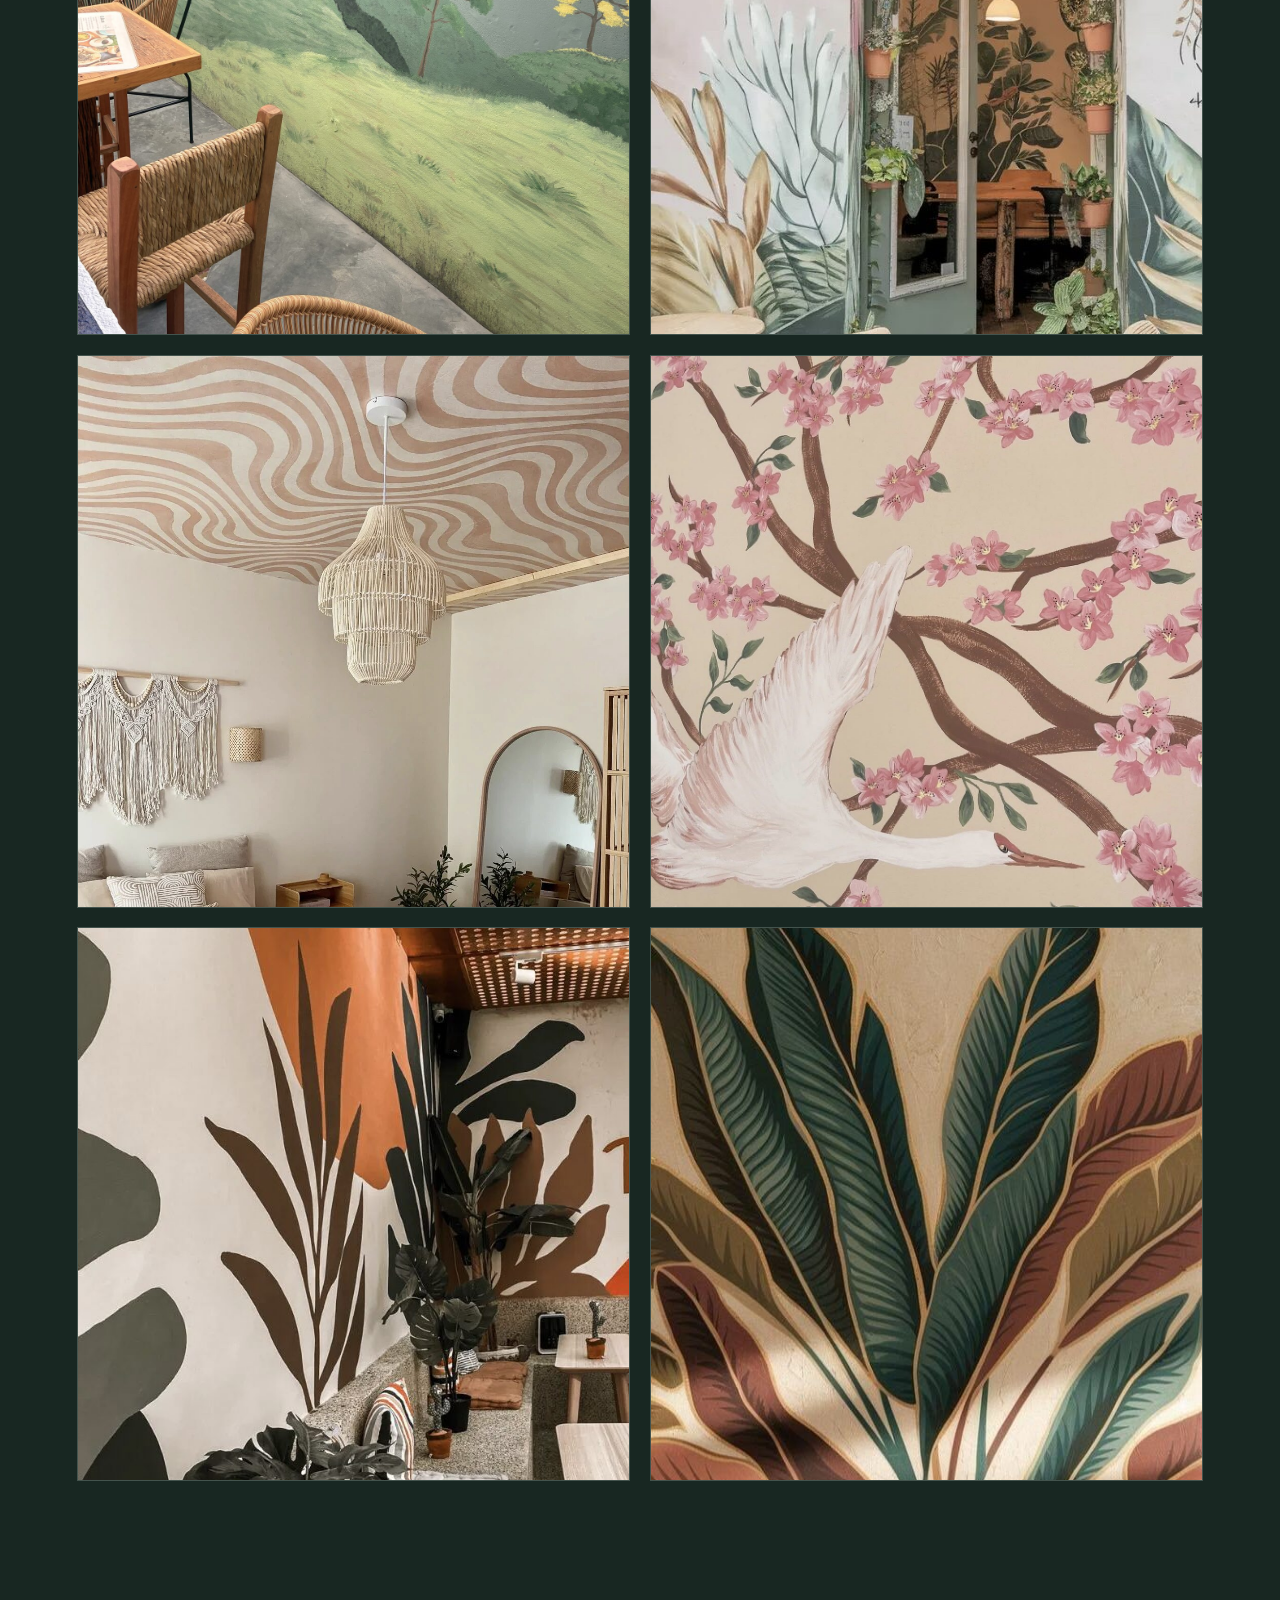
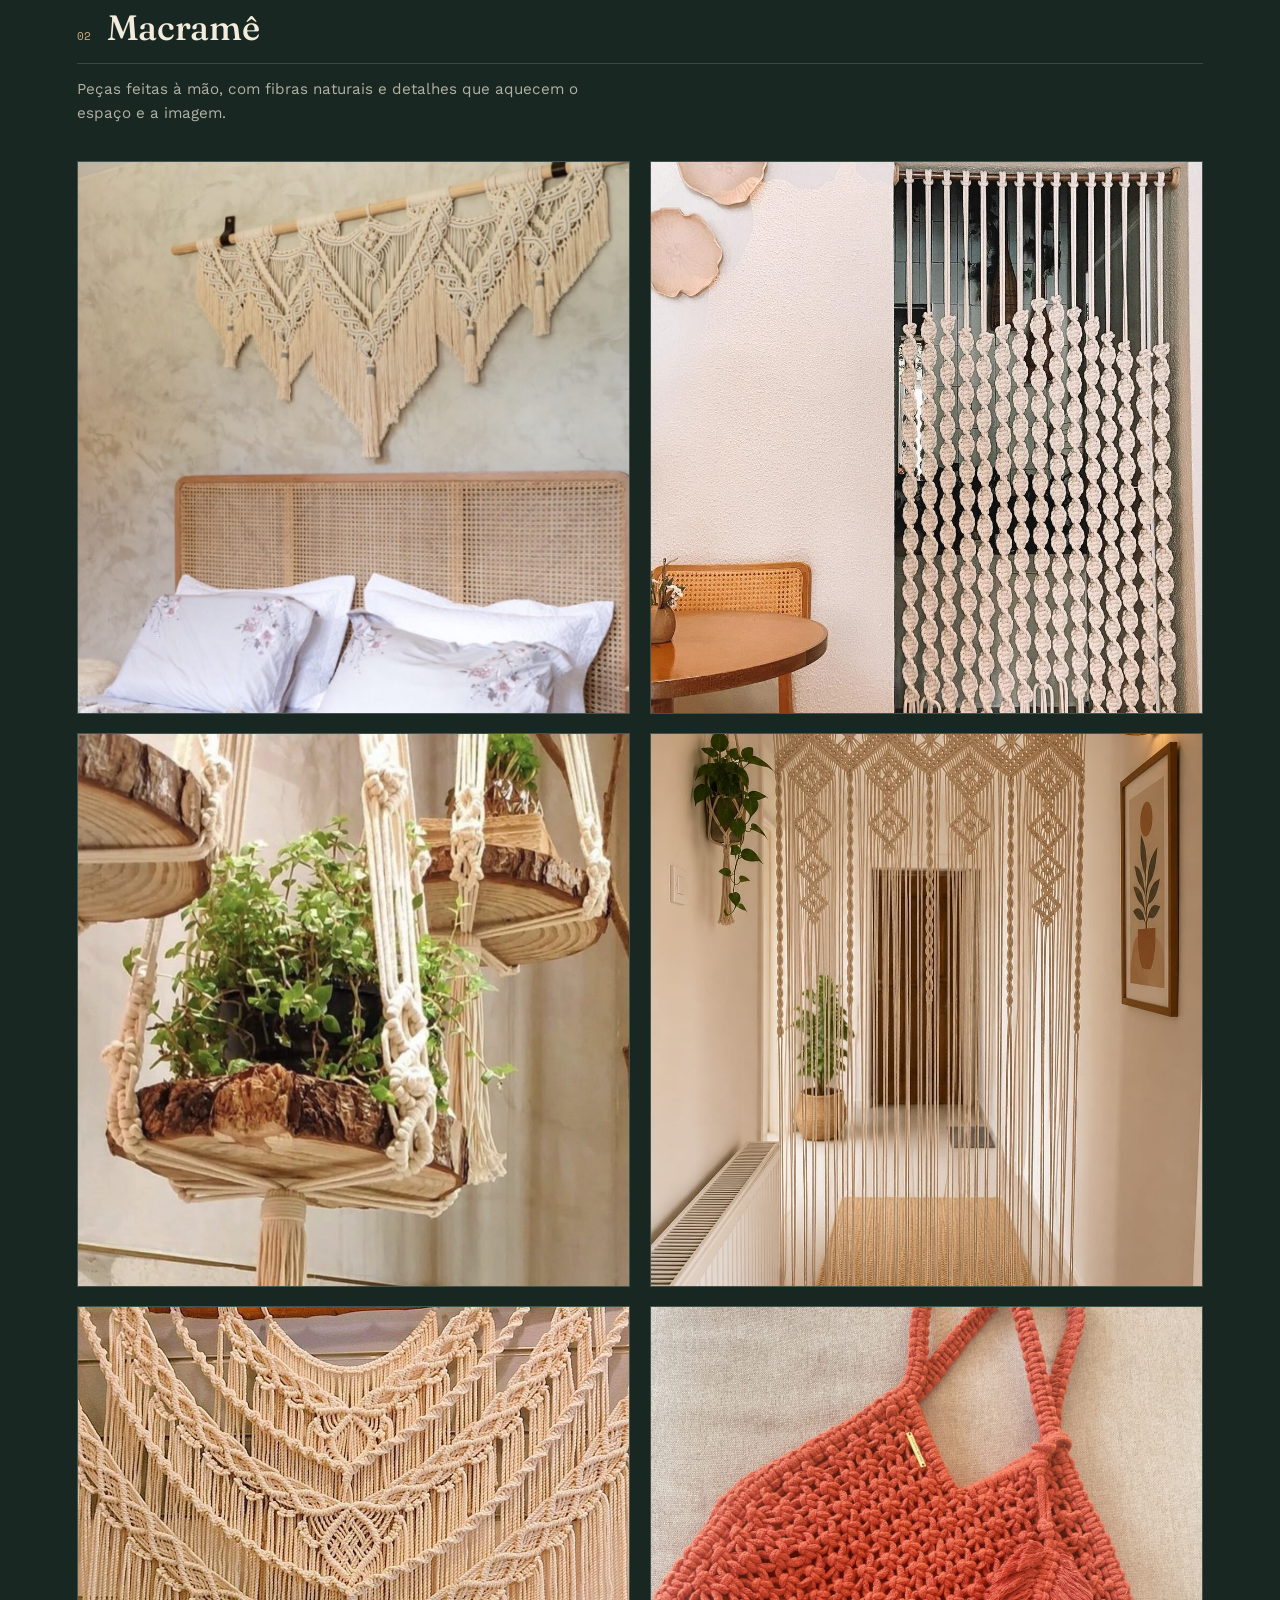
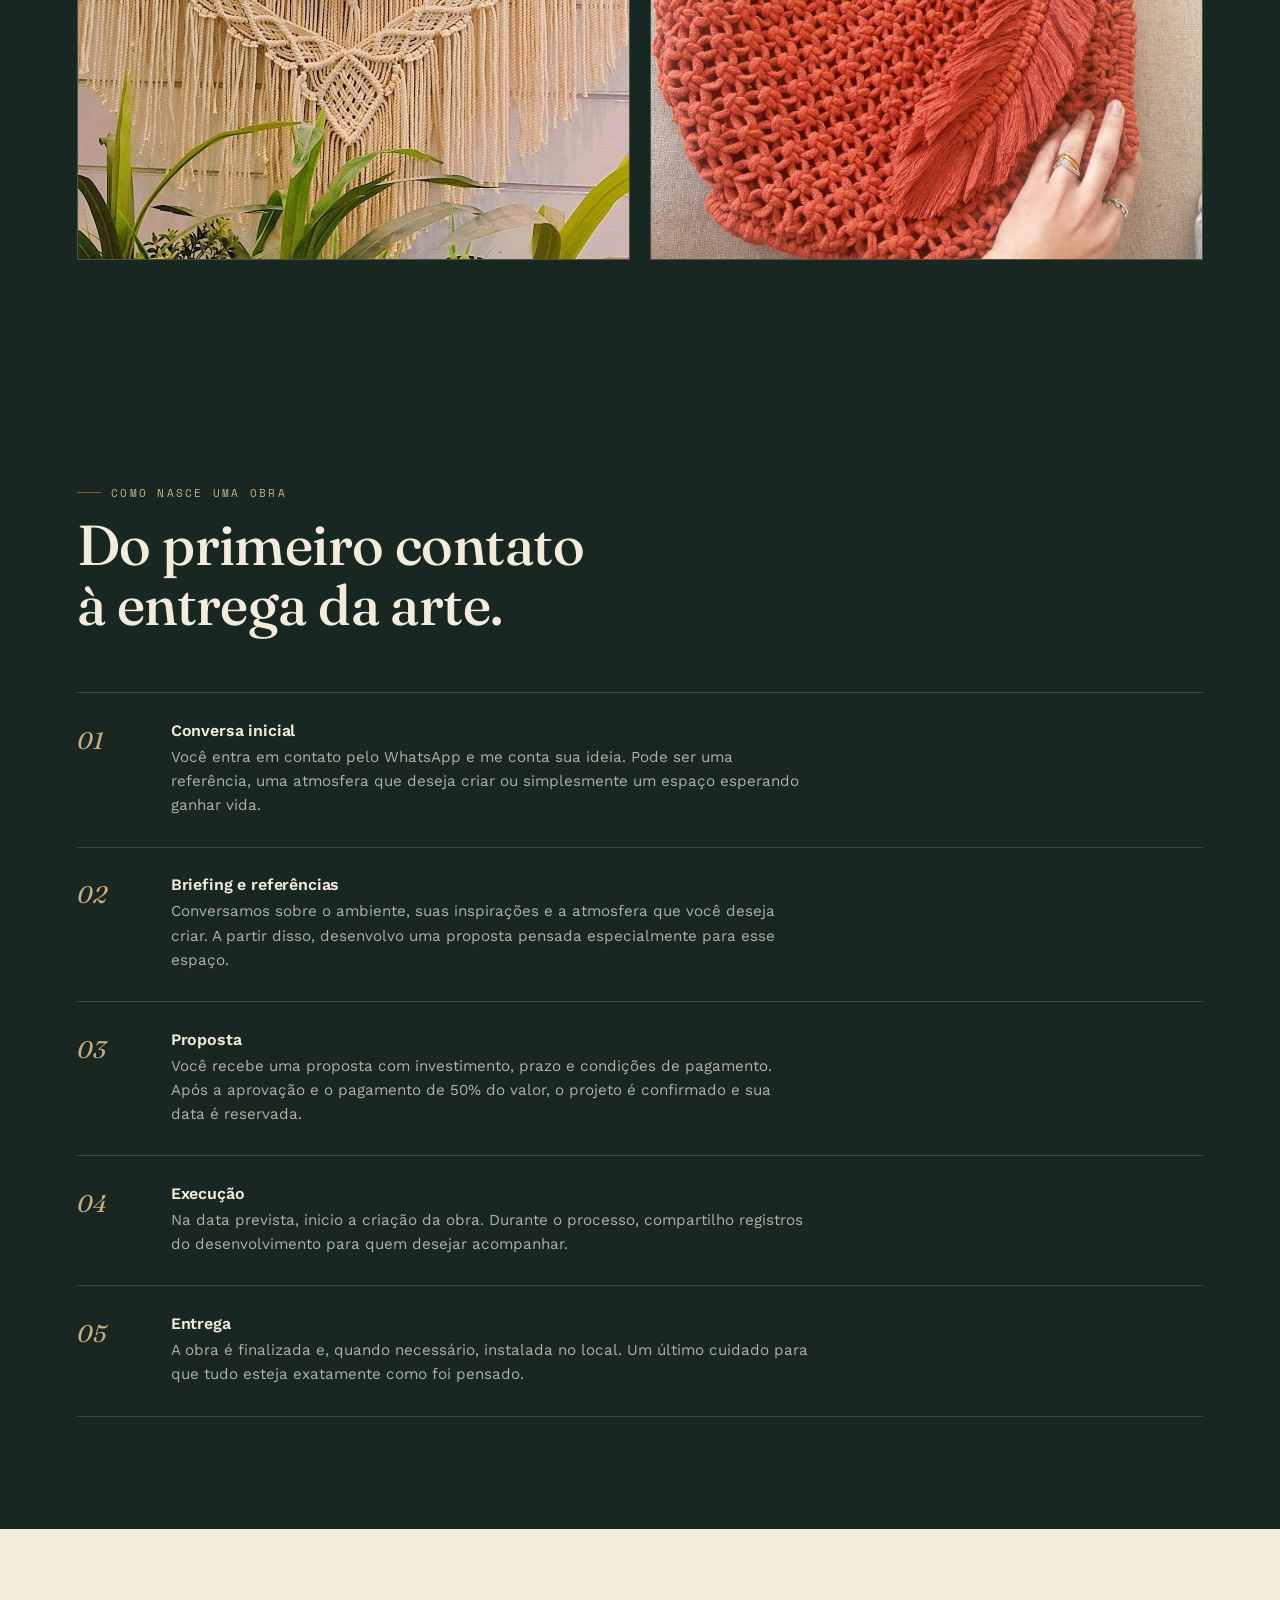
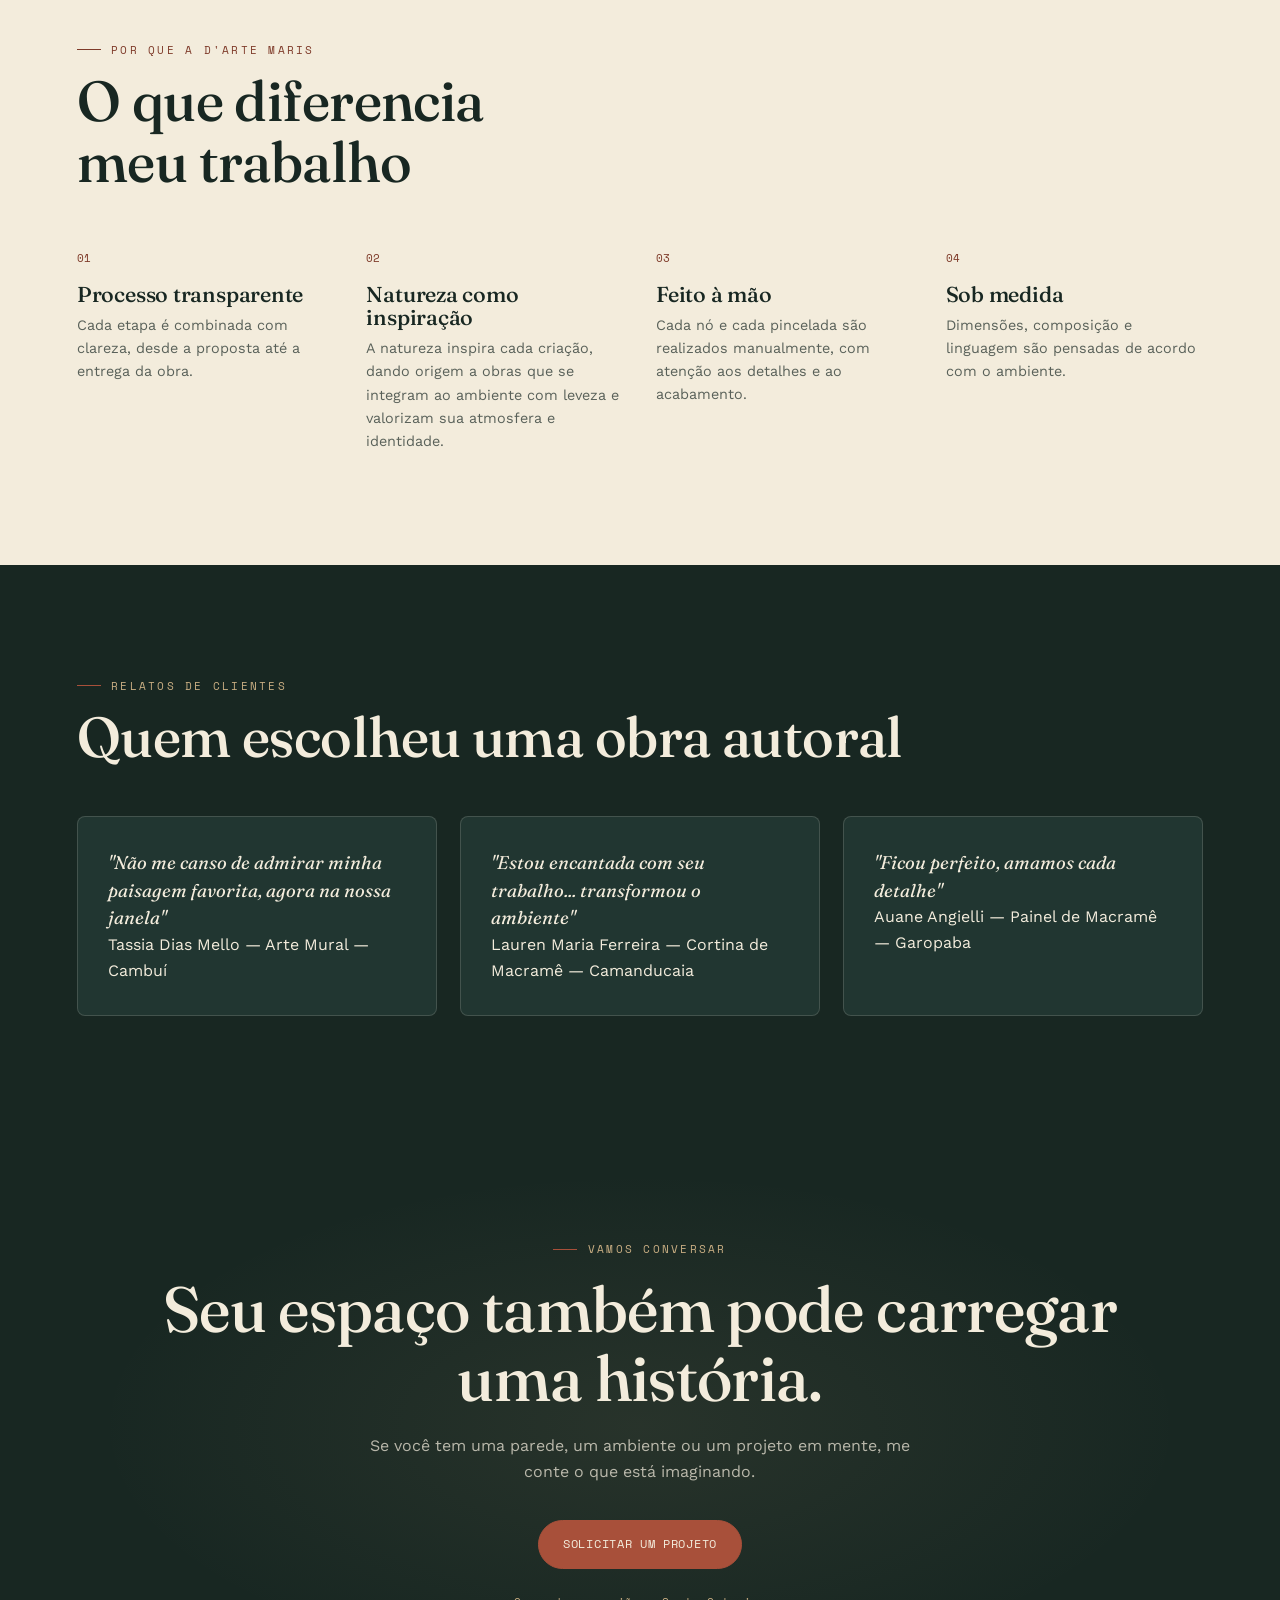
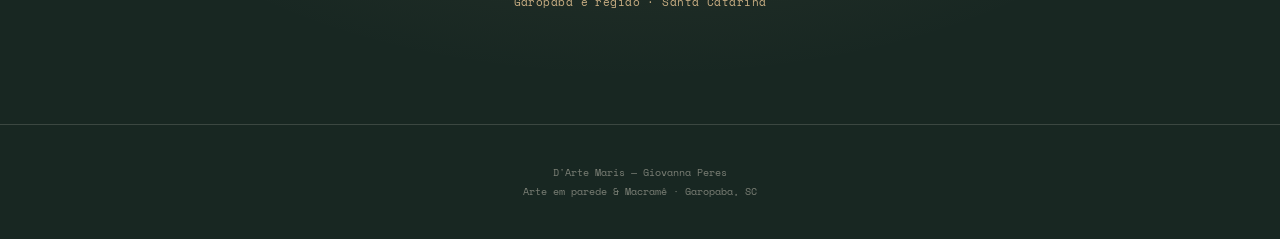
==== commit 60caf814: "Update index.html" ====
--- a/index.html
+++ b/index.html
@@ -216,7 +216,8 @@
         <h2>Seu espaço também pode carregar uma história.</h2>
         <p>Se você tem uma parede, um ambiente ou um projeto em mente, me conte o que está imaginando.</p>
         <a class="btn" href="https://wa.me/5535997003906?text=Ol%C3%A1!%20Conheci%20seu%20trabalho%20pelo%20site%20da%20D%27Arte%20Maris%20e%20gostaria%20de%20solicitar%20um%20or%C3%A7amento." target="_blank" rel="noopener noreferrer">Solicitar um projeto</a>
-        <div class="location">Garopaba e região · Santa Catarina · <a class="inline-link" href="https://instagram.com/giiovannaperes" target="_blank" rel="noopener noreferrer">@giiovannaperes</a></div>
+     <div class="location">Garopaba e região · Santa Catarina</div>
+
       </div>
     </section>
   </main>
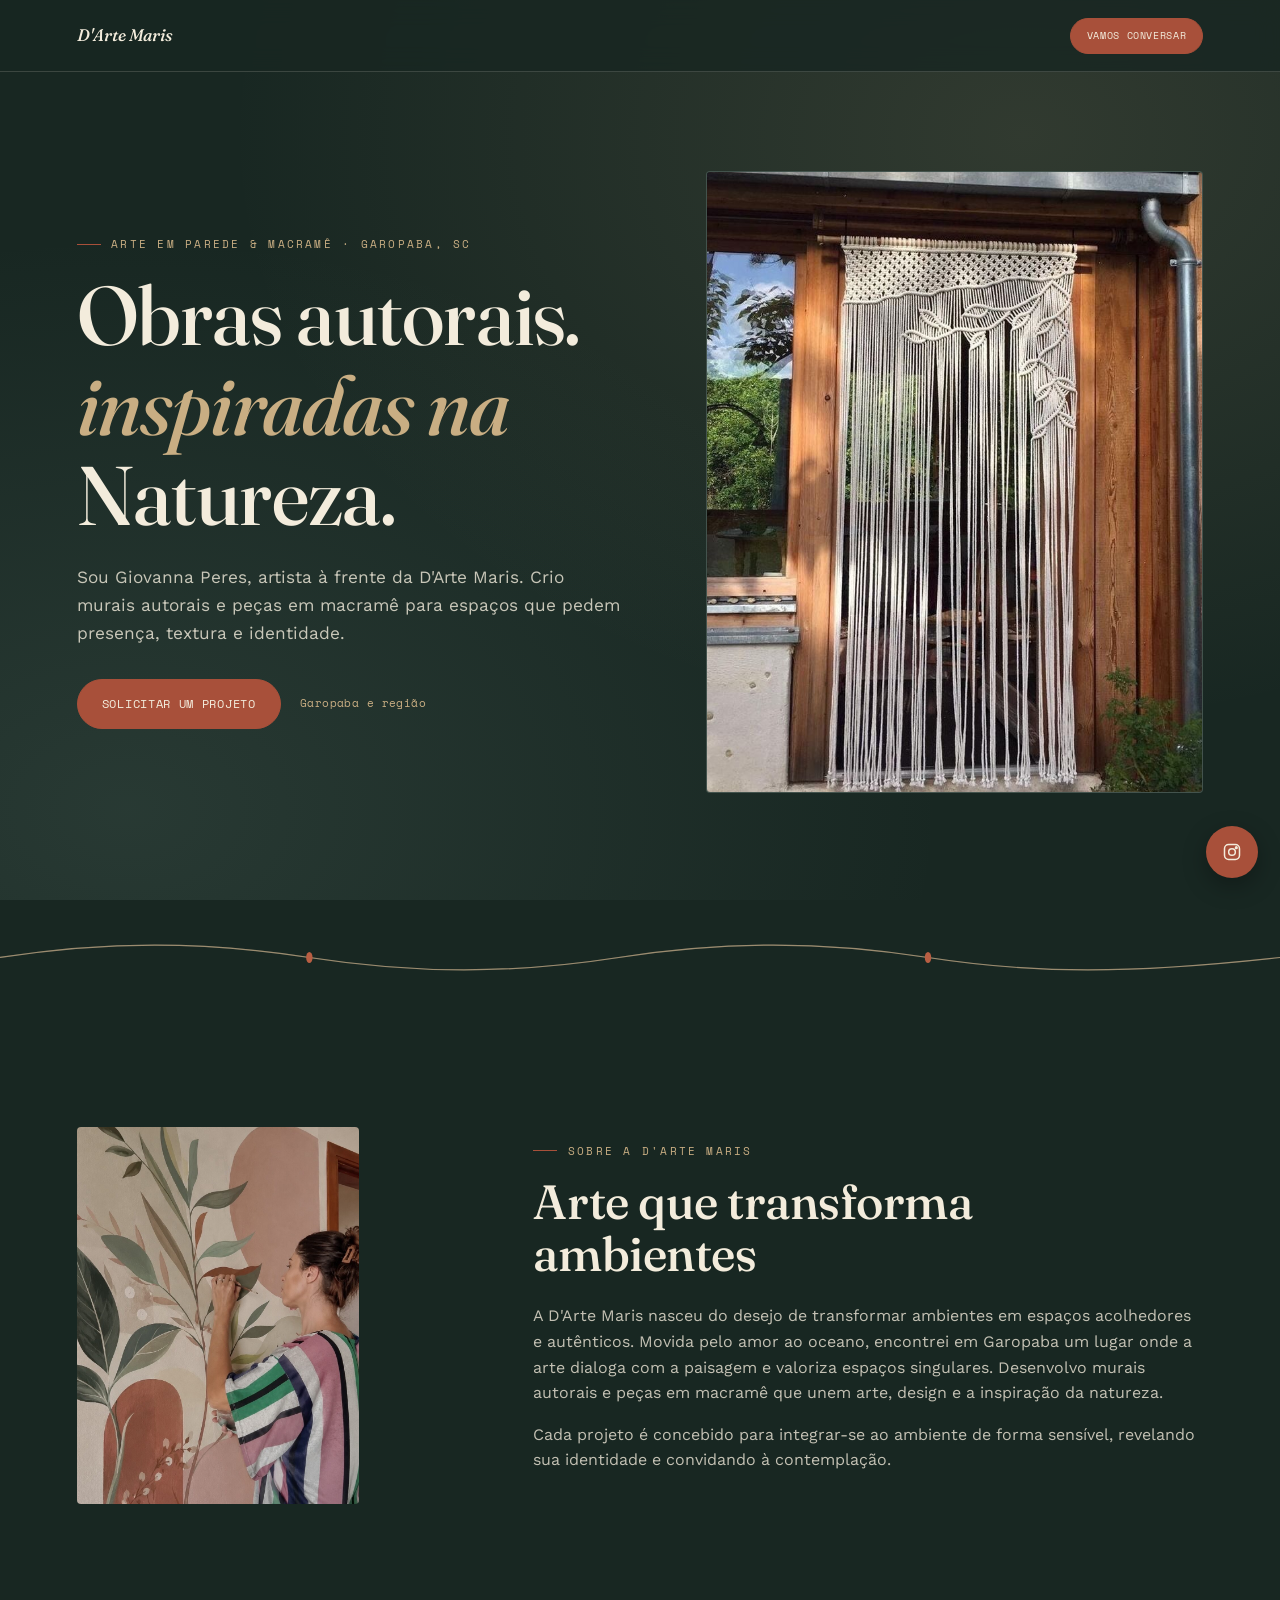
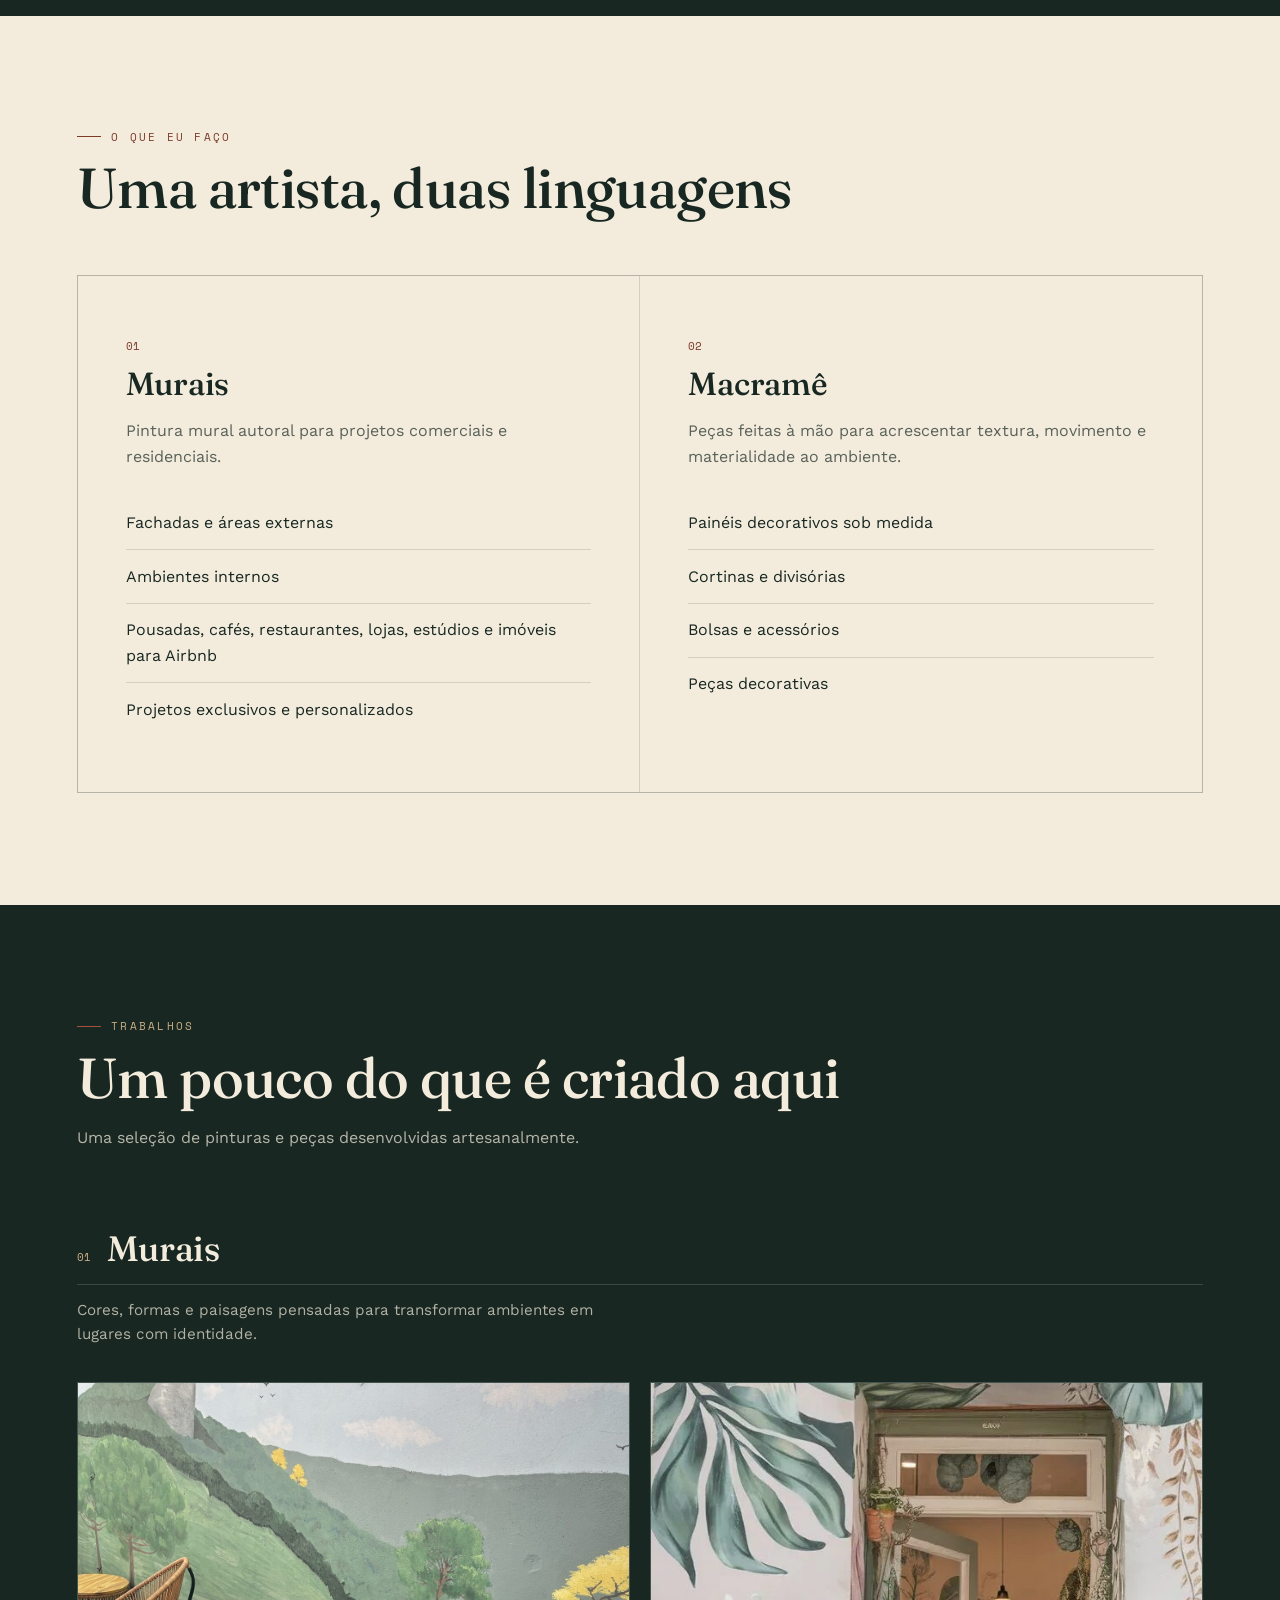
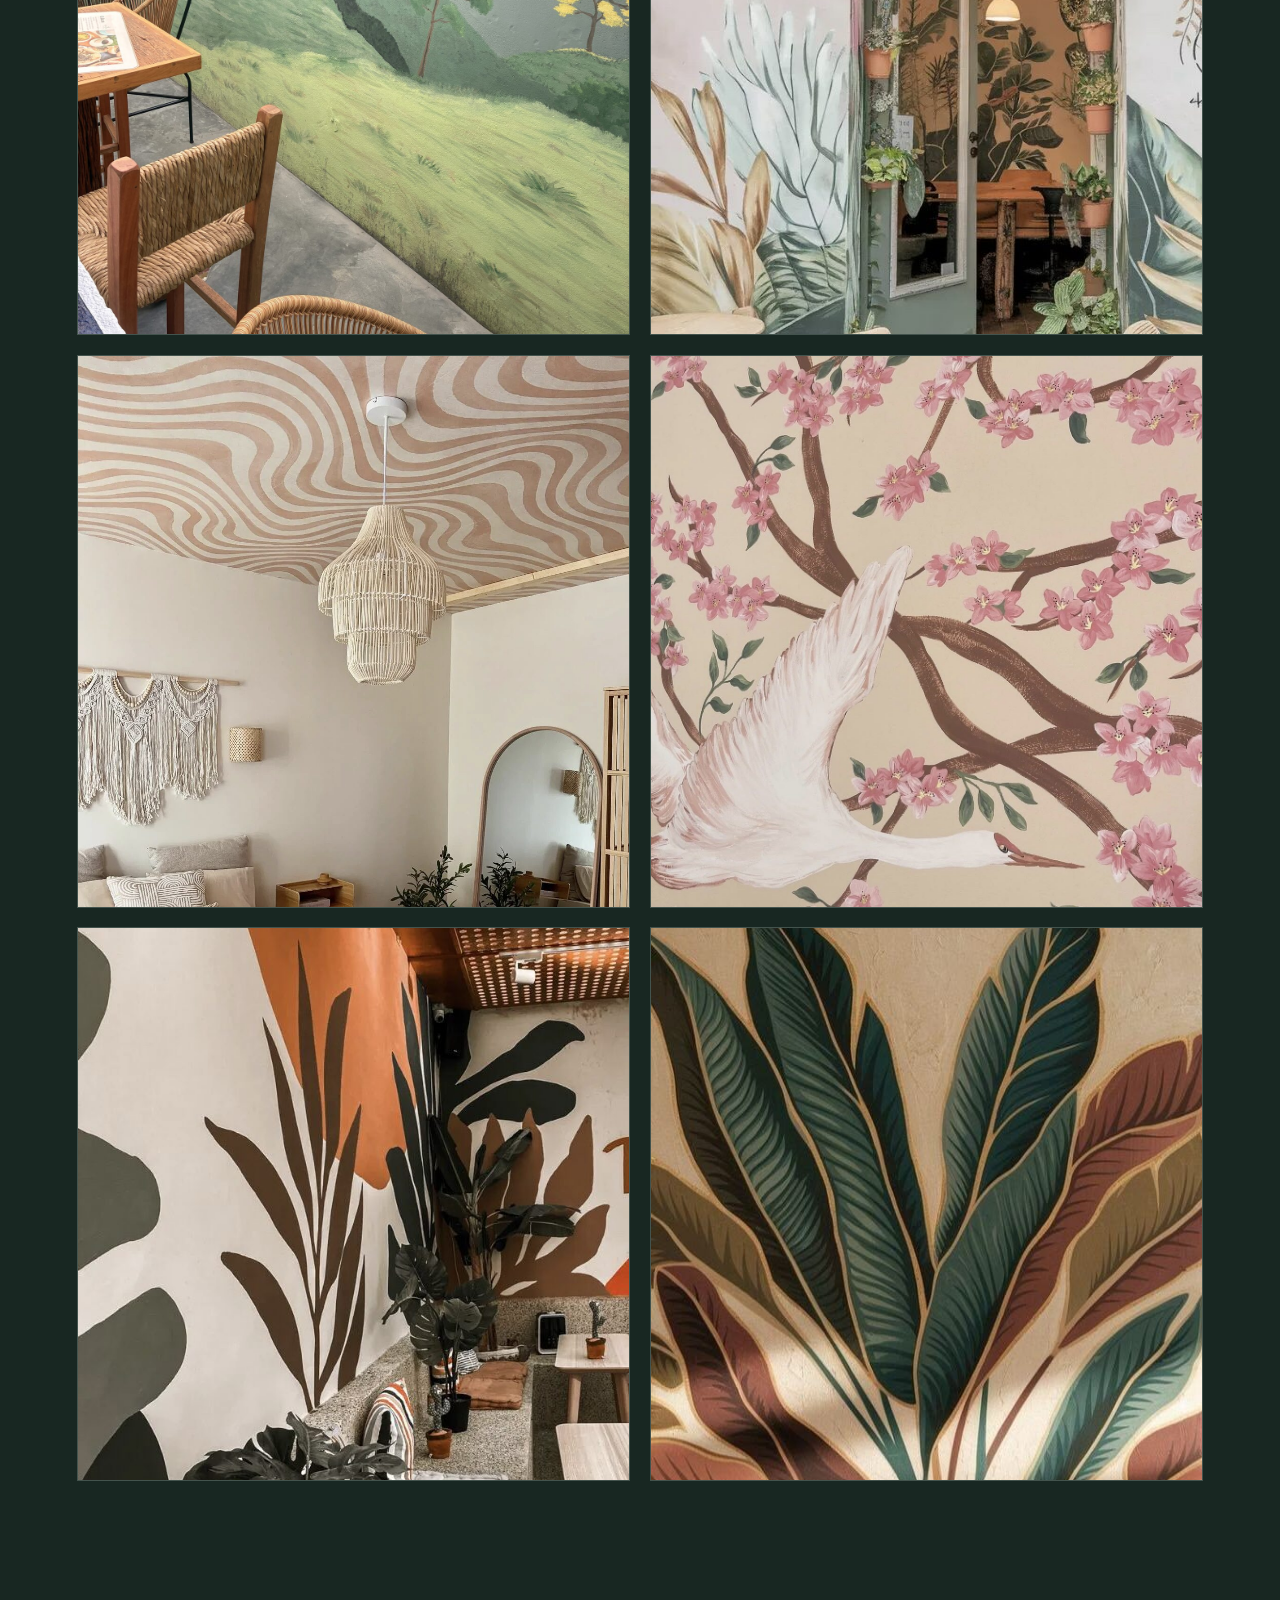
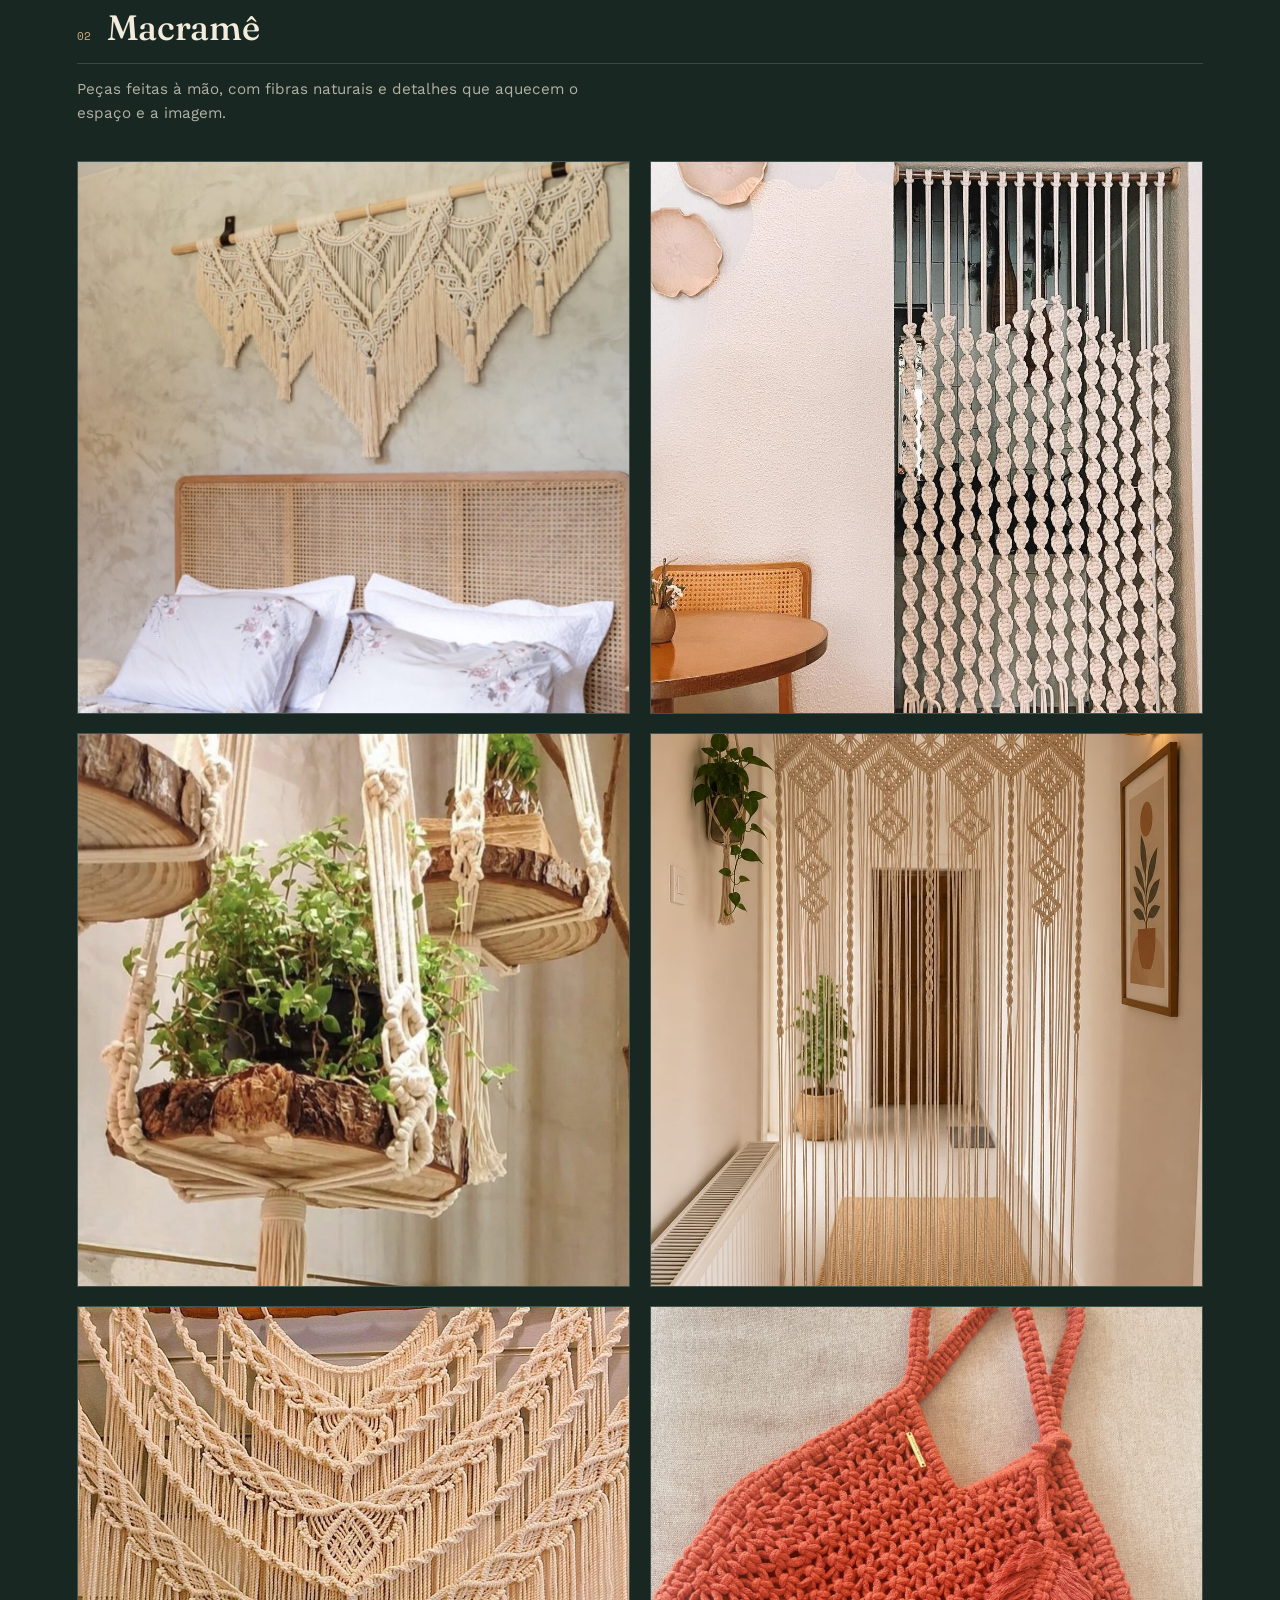
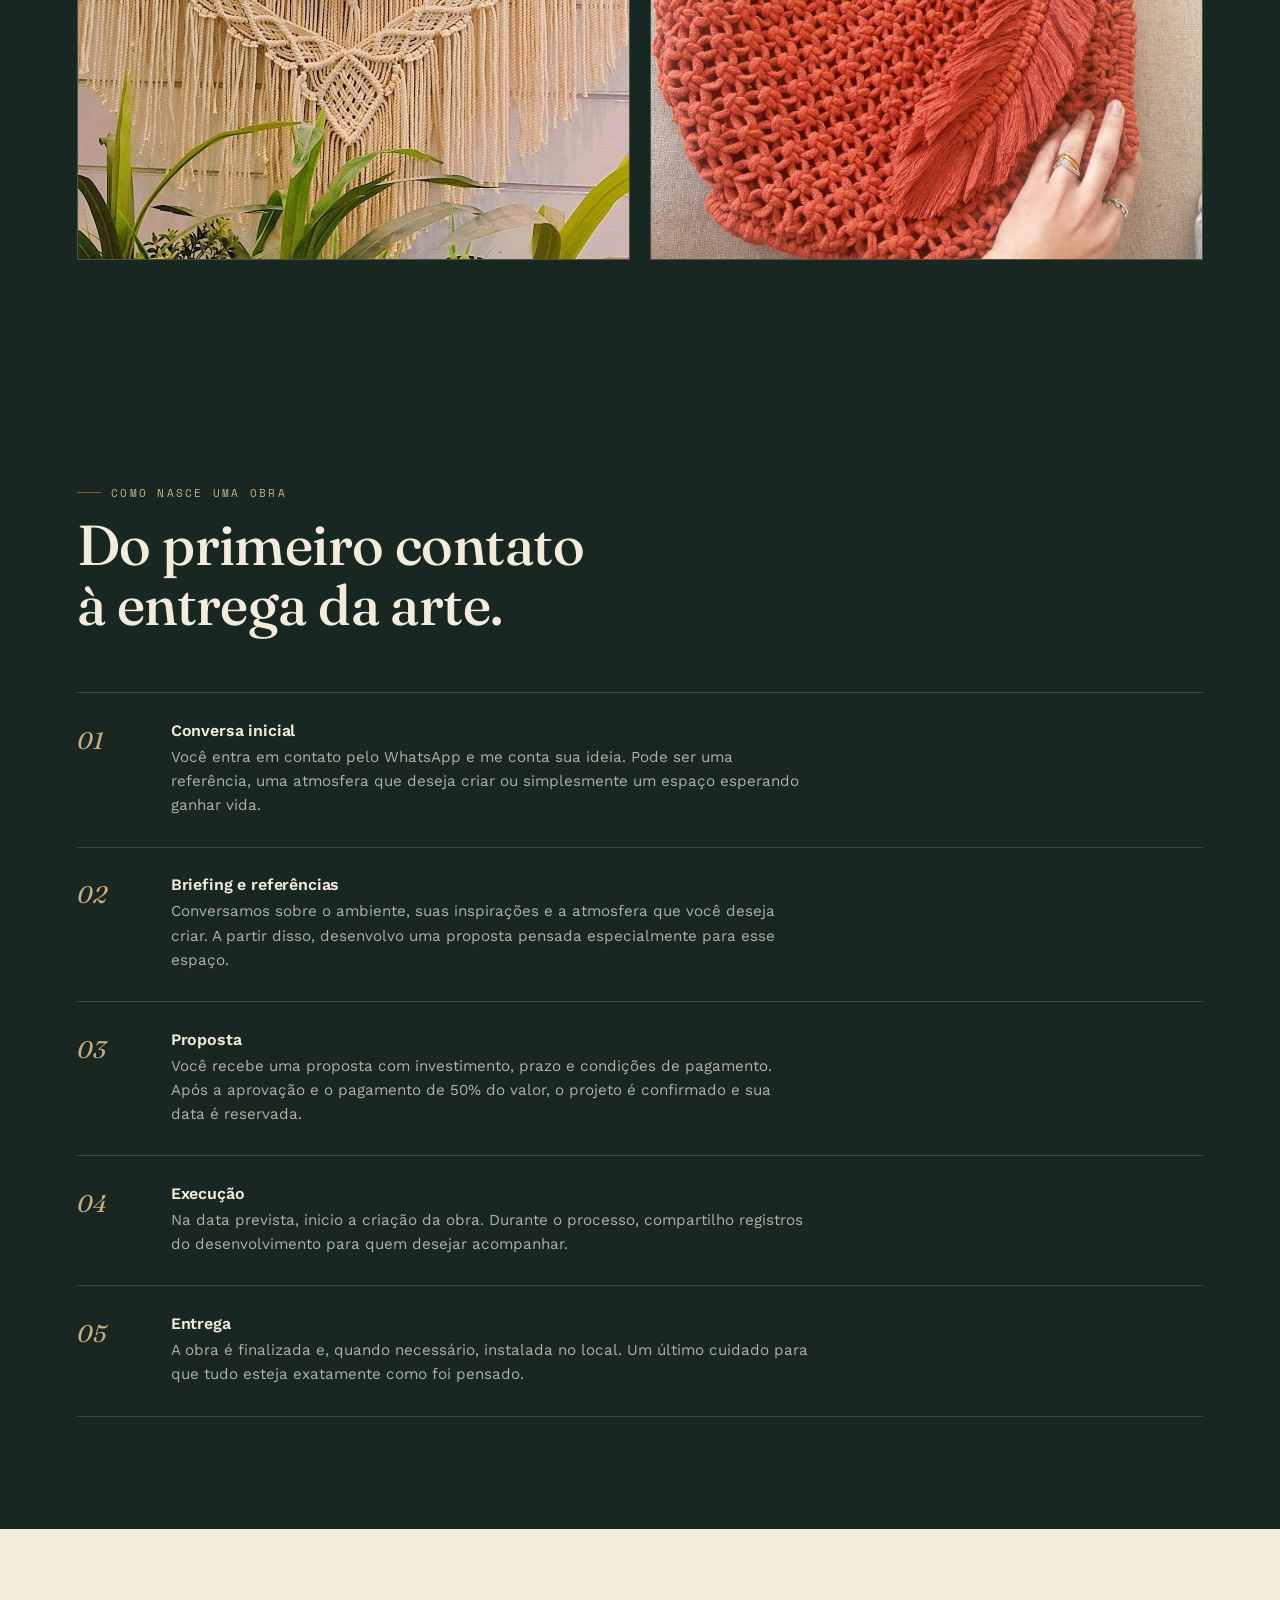
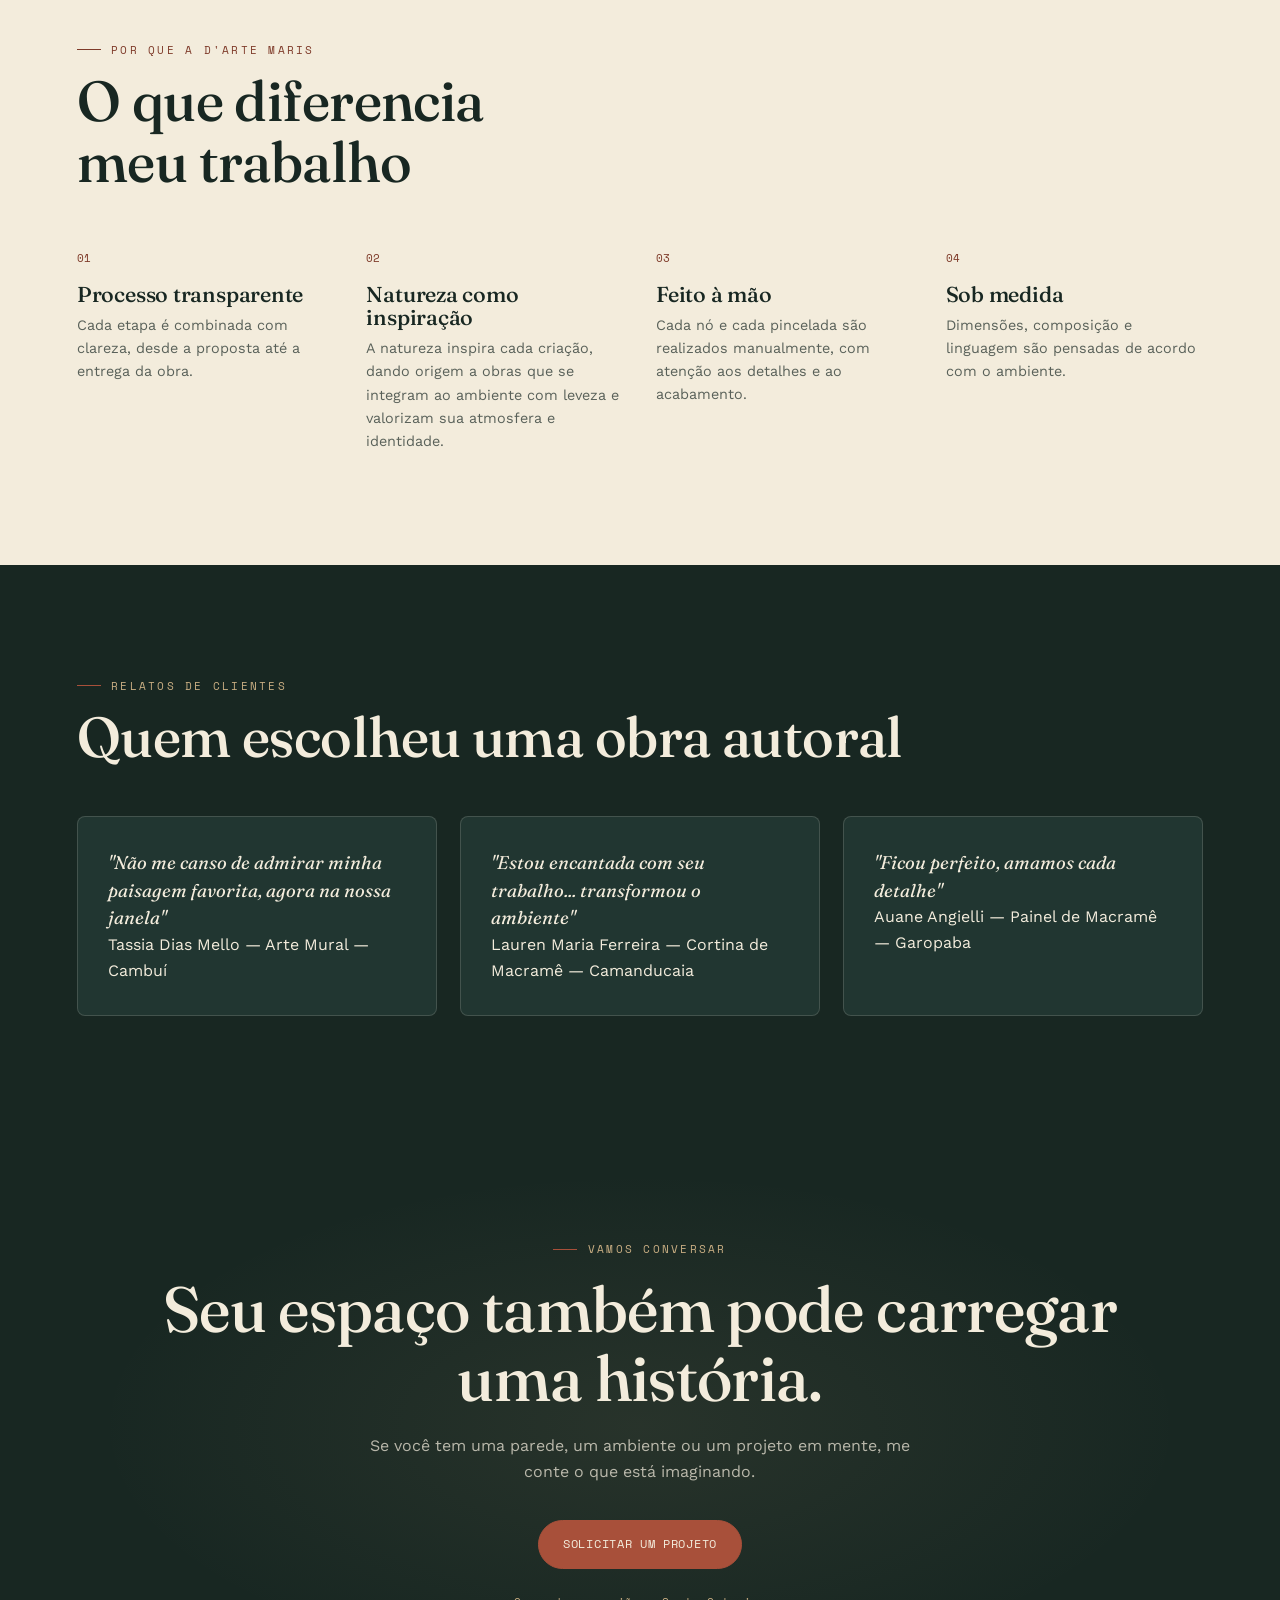
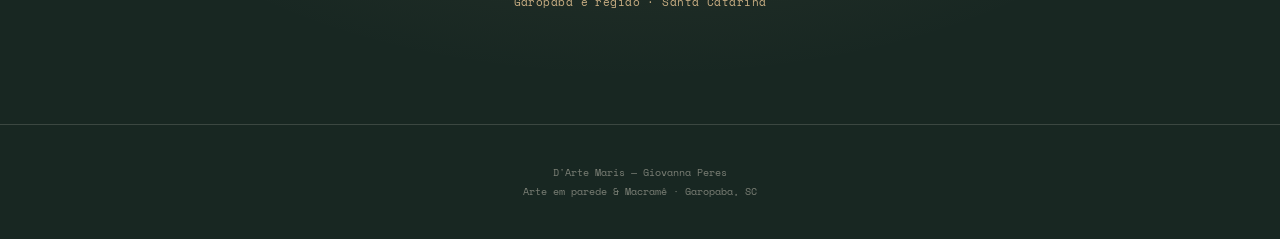
==== commit 207fd5ce: "Change WhatsApp link text to 'Vamos conversar'" ====
--- a/index.html
+++ b/index.html
@@ -12,7 +12,7 @@
   <meta property="og:url" content="https://dartemaris.com/">
   <meta property="og:title" content="D'Arte Maris — Muralismo & Macramê | Giovanna Peres">
   <meta property="og:description" content="Murais autorais e peças em macramê feitos à mão em Garopaba, SC. Projetos para pousadas, cafés, lojas e residências.">
-  <meta property="og:image" content="https://dartemaris.com/images/hero.jpg">
+  <meta property="og:image" content="https://dartemaris.com/images/IMG_9088.jpeg">
   <meta name="twitter:card" content="summary_large_image">
   <link rel="icon" href="favicon.svg" type="image/svg+xml">
   <link rel="preconnect" href="https://fonts.googleapis.com">
@@ -24,7 +24,7 @@
     "@context": "https://schema.org",
     "@type": "LocalBusiness",
     "name": "D'Arte Maris",
-    "image": "https://dartemaris.com/images/hero.jpg",
+    "image": "https://dartemaris.com/images/IMG_9088.jpeg",
     "url": "https://dartemaris.com/",
     "description": "Muralismo autoral e peças em macramê feitas à mão, por Giovanna Peres.",
     "areaServed": "Garopaba e região, Santa Catarina",
@@ -36,7 +36,7 @@
 <body>
   <header class="topbar">
     <a href="#" class="brand">D'Arte Maris</a>
-    <a class="btn small" href="https://wa.me/5535997003906?text=Ol%C3%A1!%20Conheci%20seu%20trabalho%20pelo%20site%20da%20D%27Arte%20Maris%20e%20gostaria%20de%20solicitar%20um%20or%C3%A7amento." target="_blank" rel="noopener noreferrer">Chamar no WhatsApp</a>
+    <a class="btn small" href="https://wa.me/5535997003906?text=Ol%C3%A1!%20Conheci%20seu%20trabalho%20pelo%20site%20da%20D%27Arte%20Maris%20e%20gostaria%20de%20solicitar%20um%20or%C3%A7amento." target="_blank" rel="noopener noreferrer">Vamos conversar</a>
   </header>
   <main>
     <section class="hero">
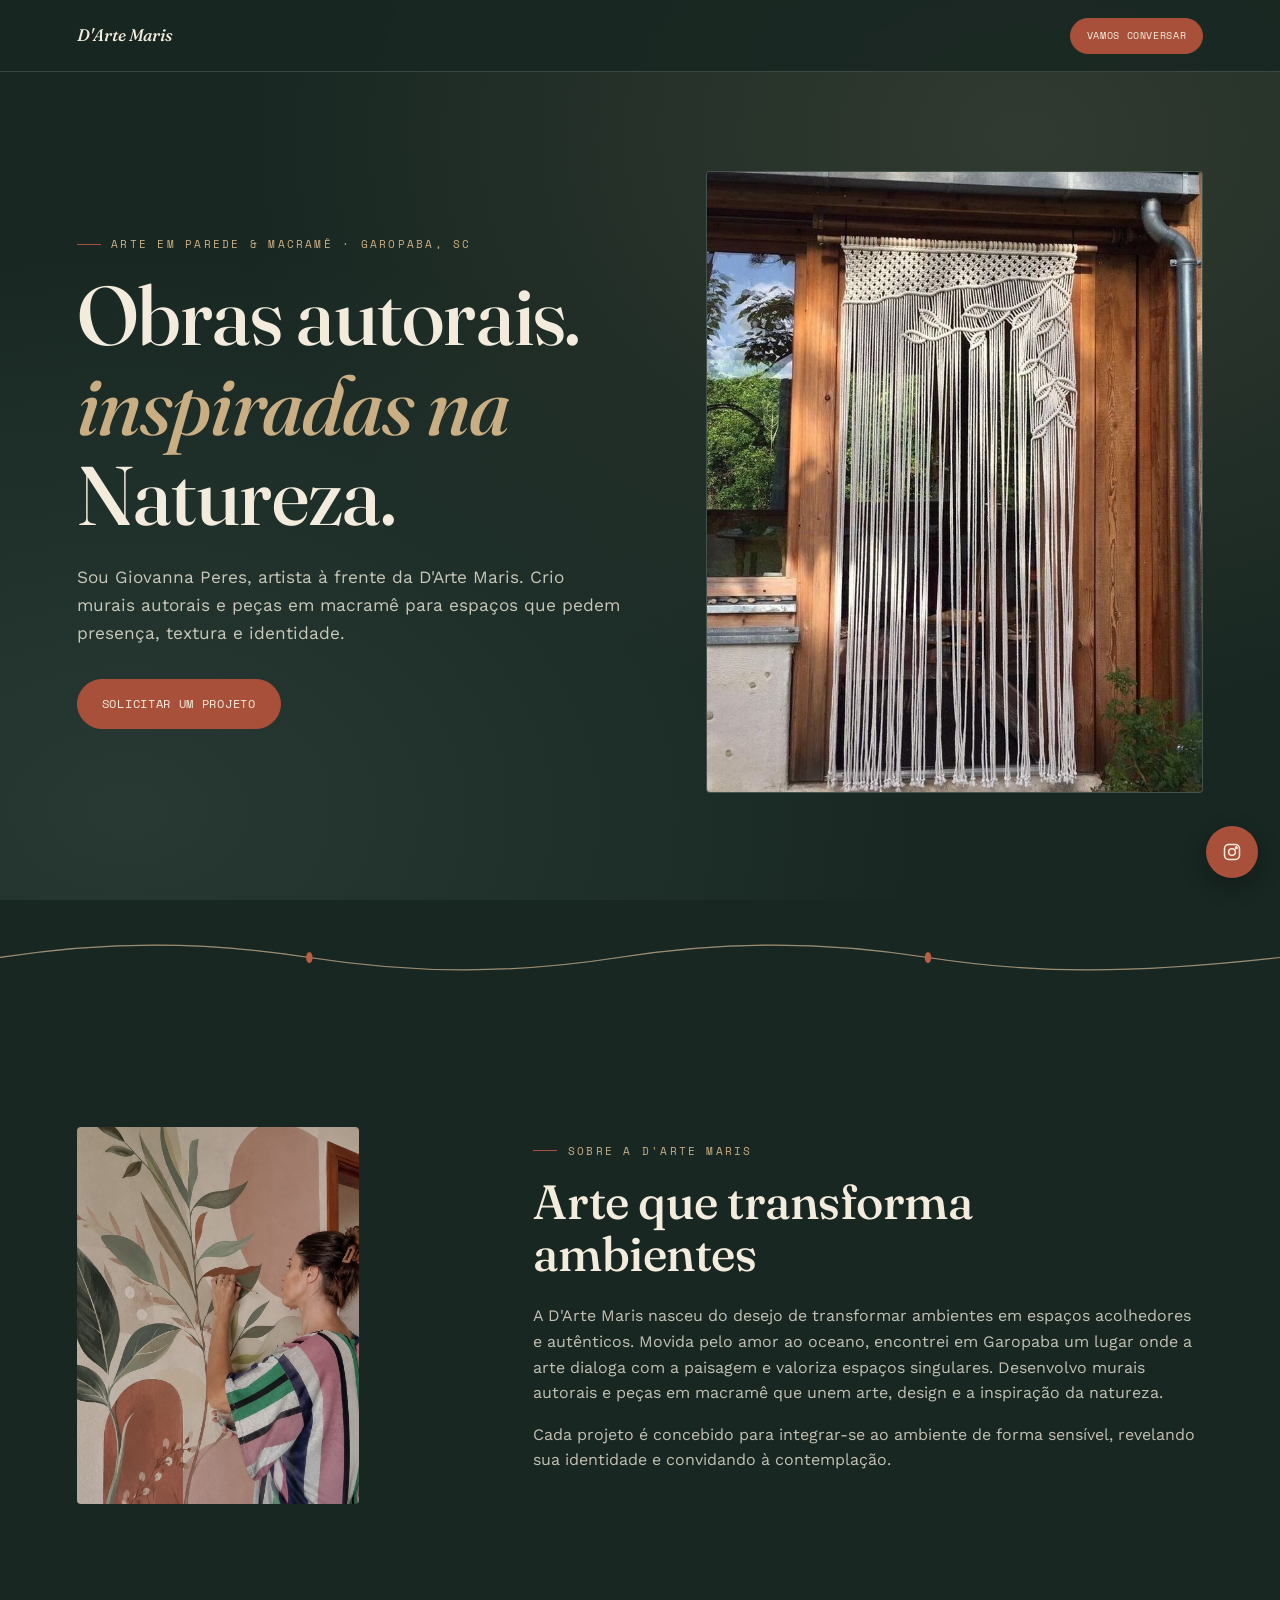
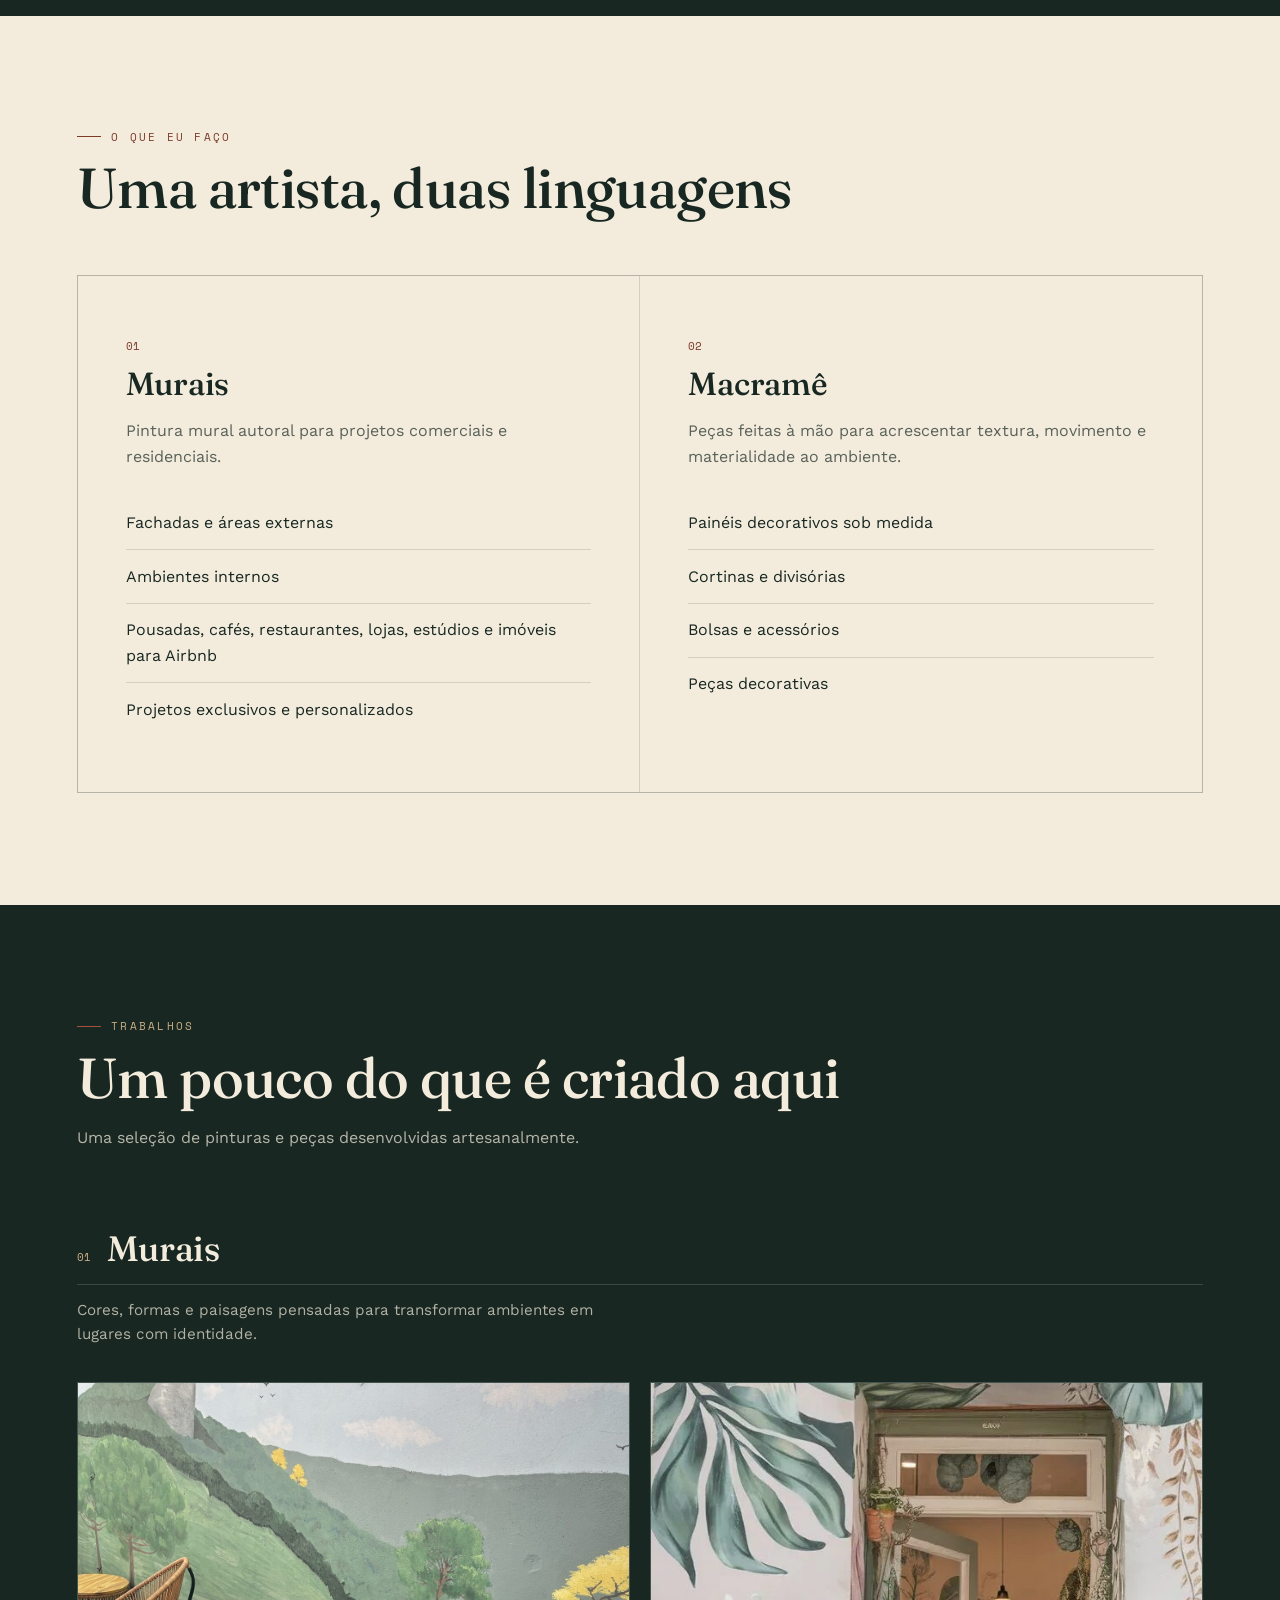
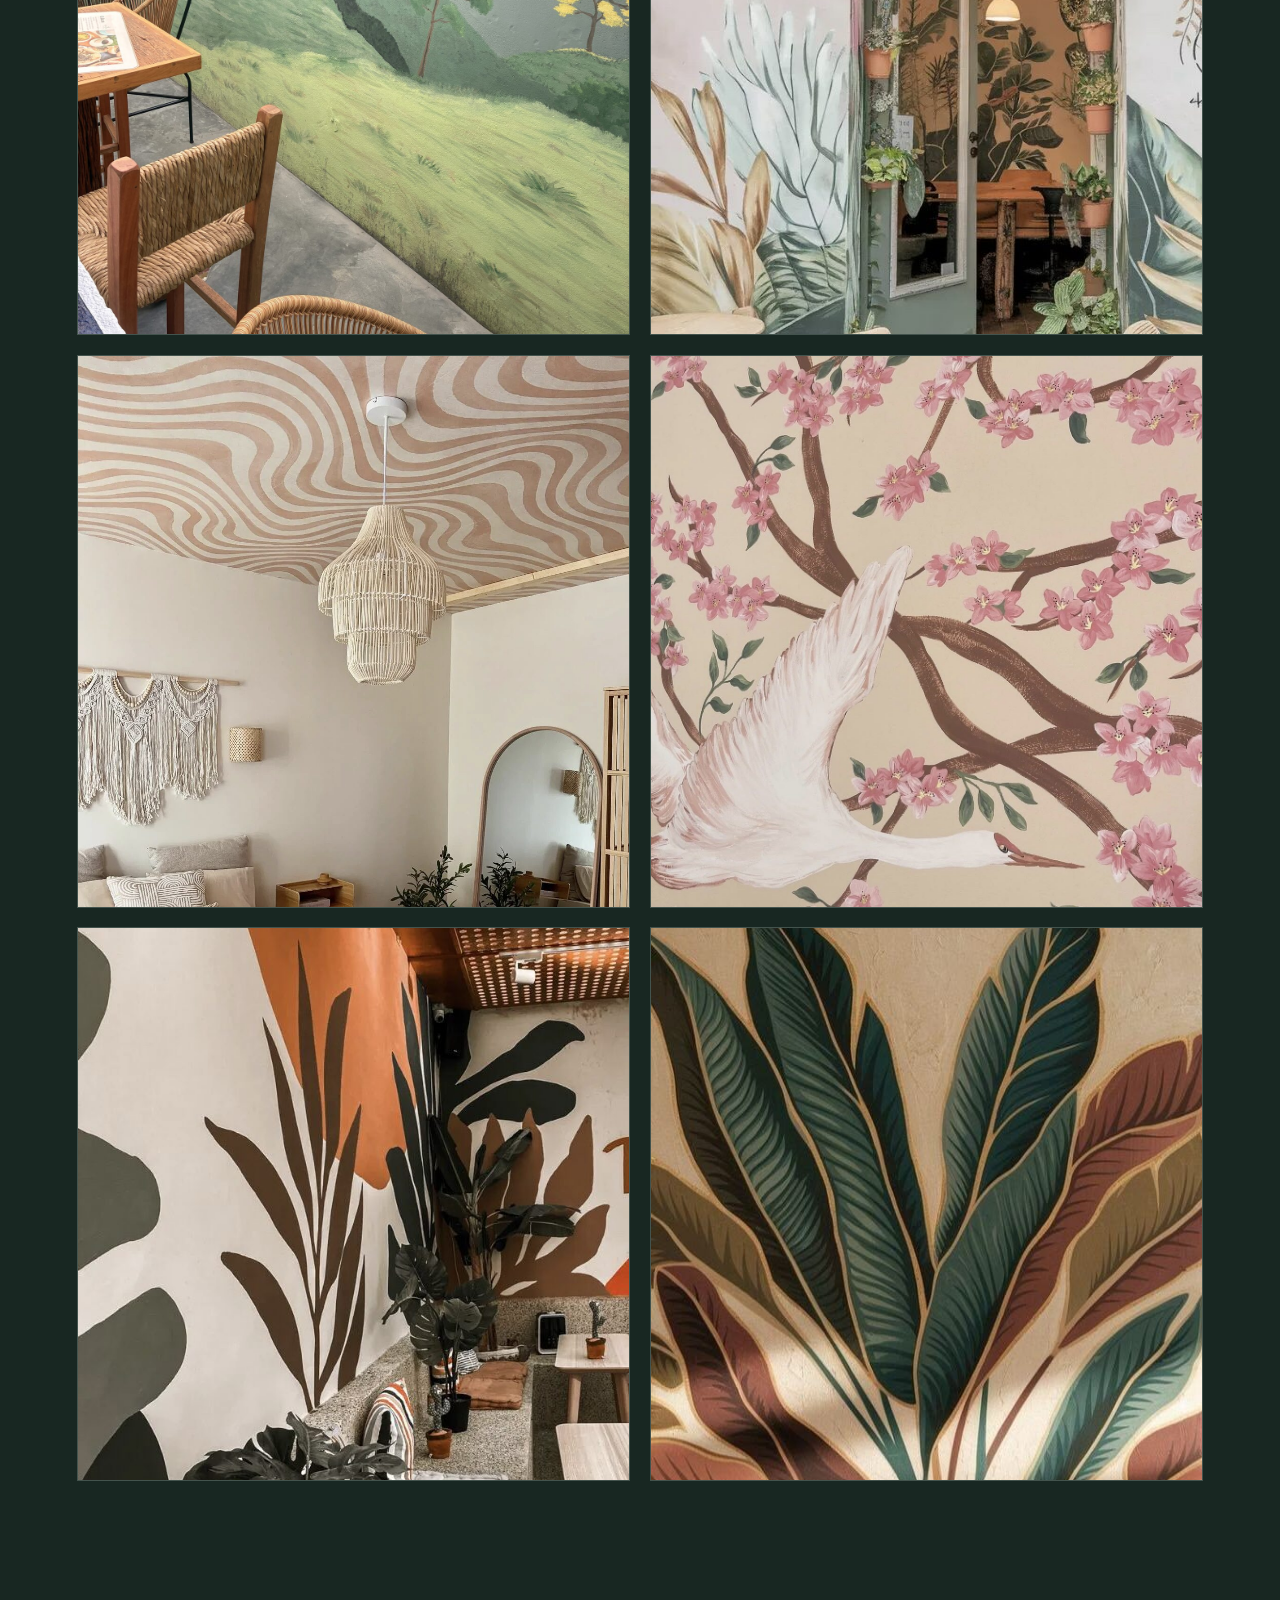
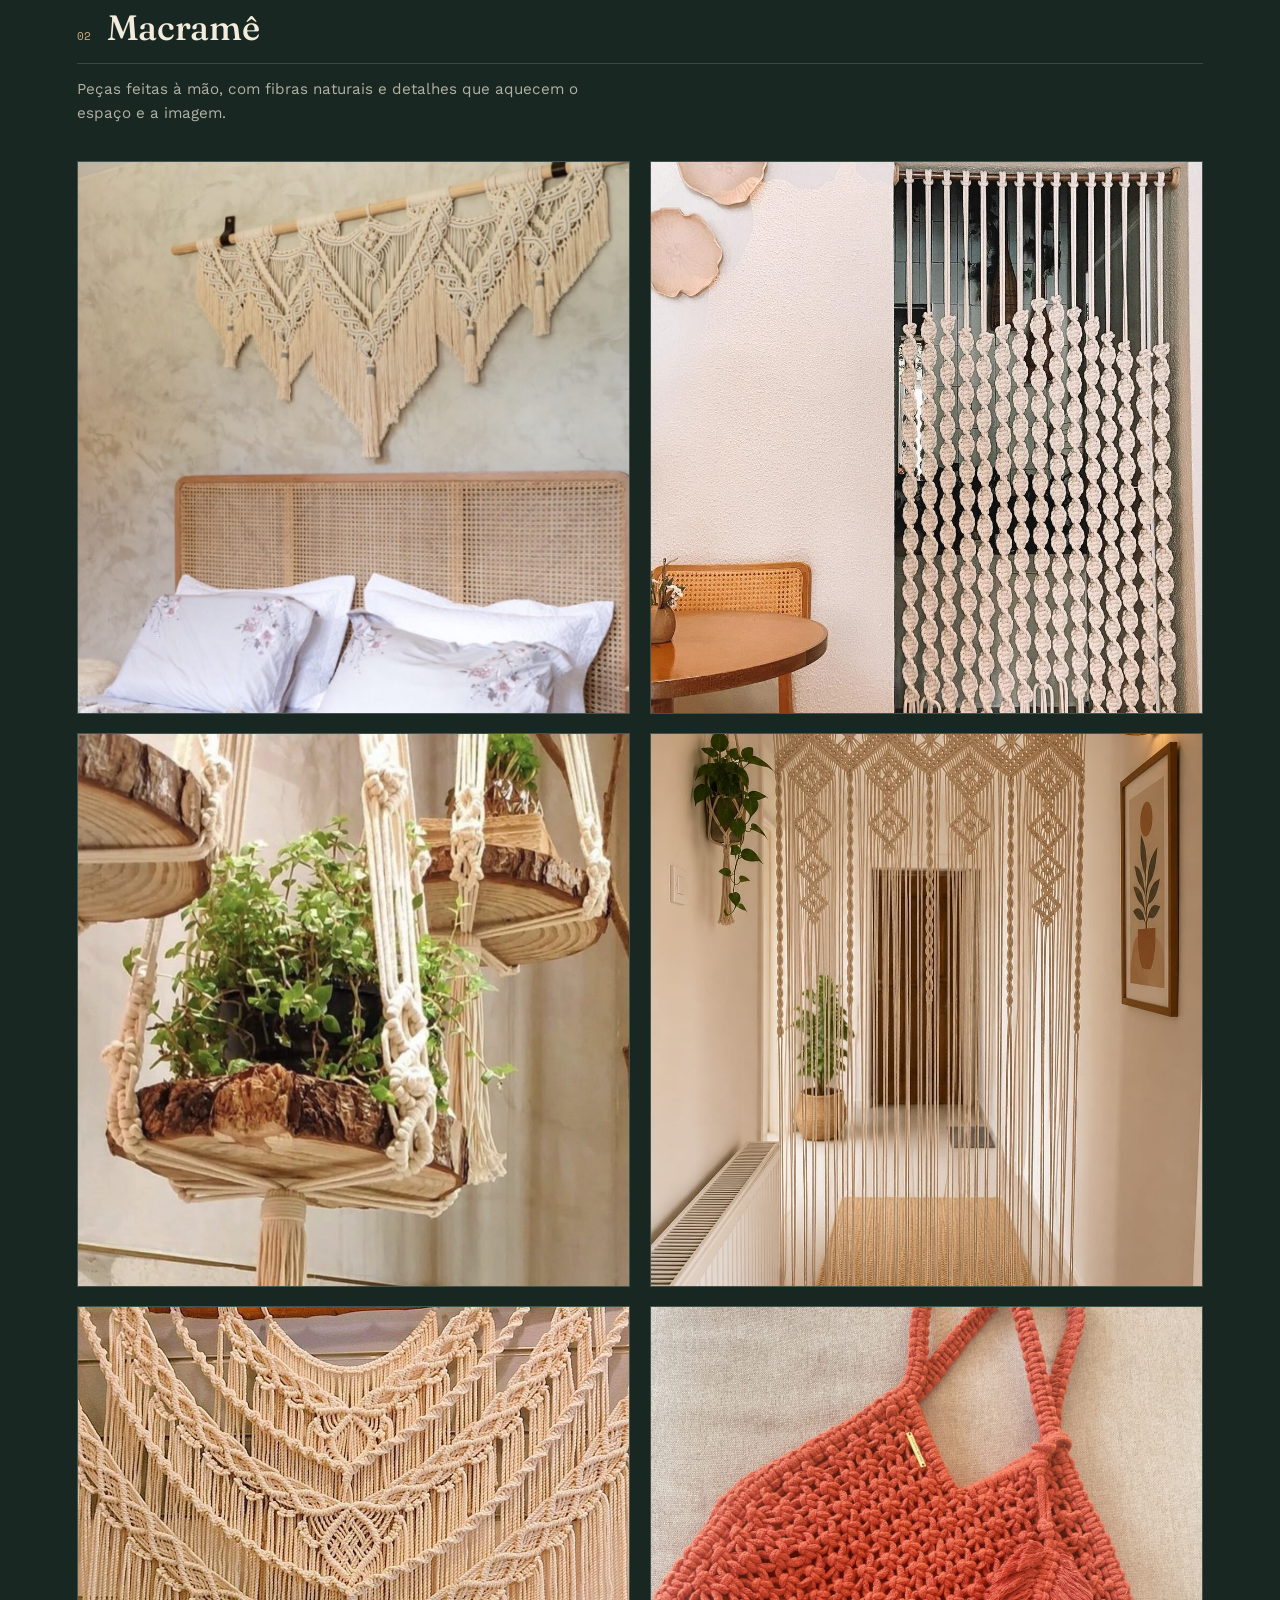
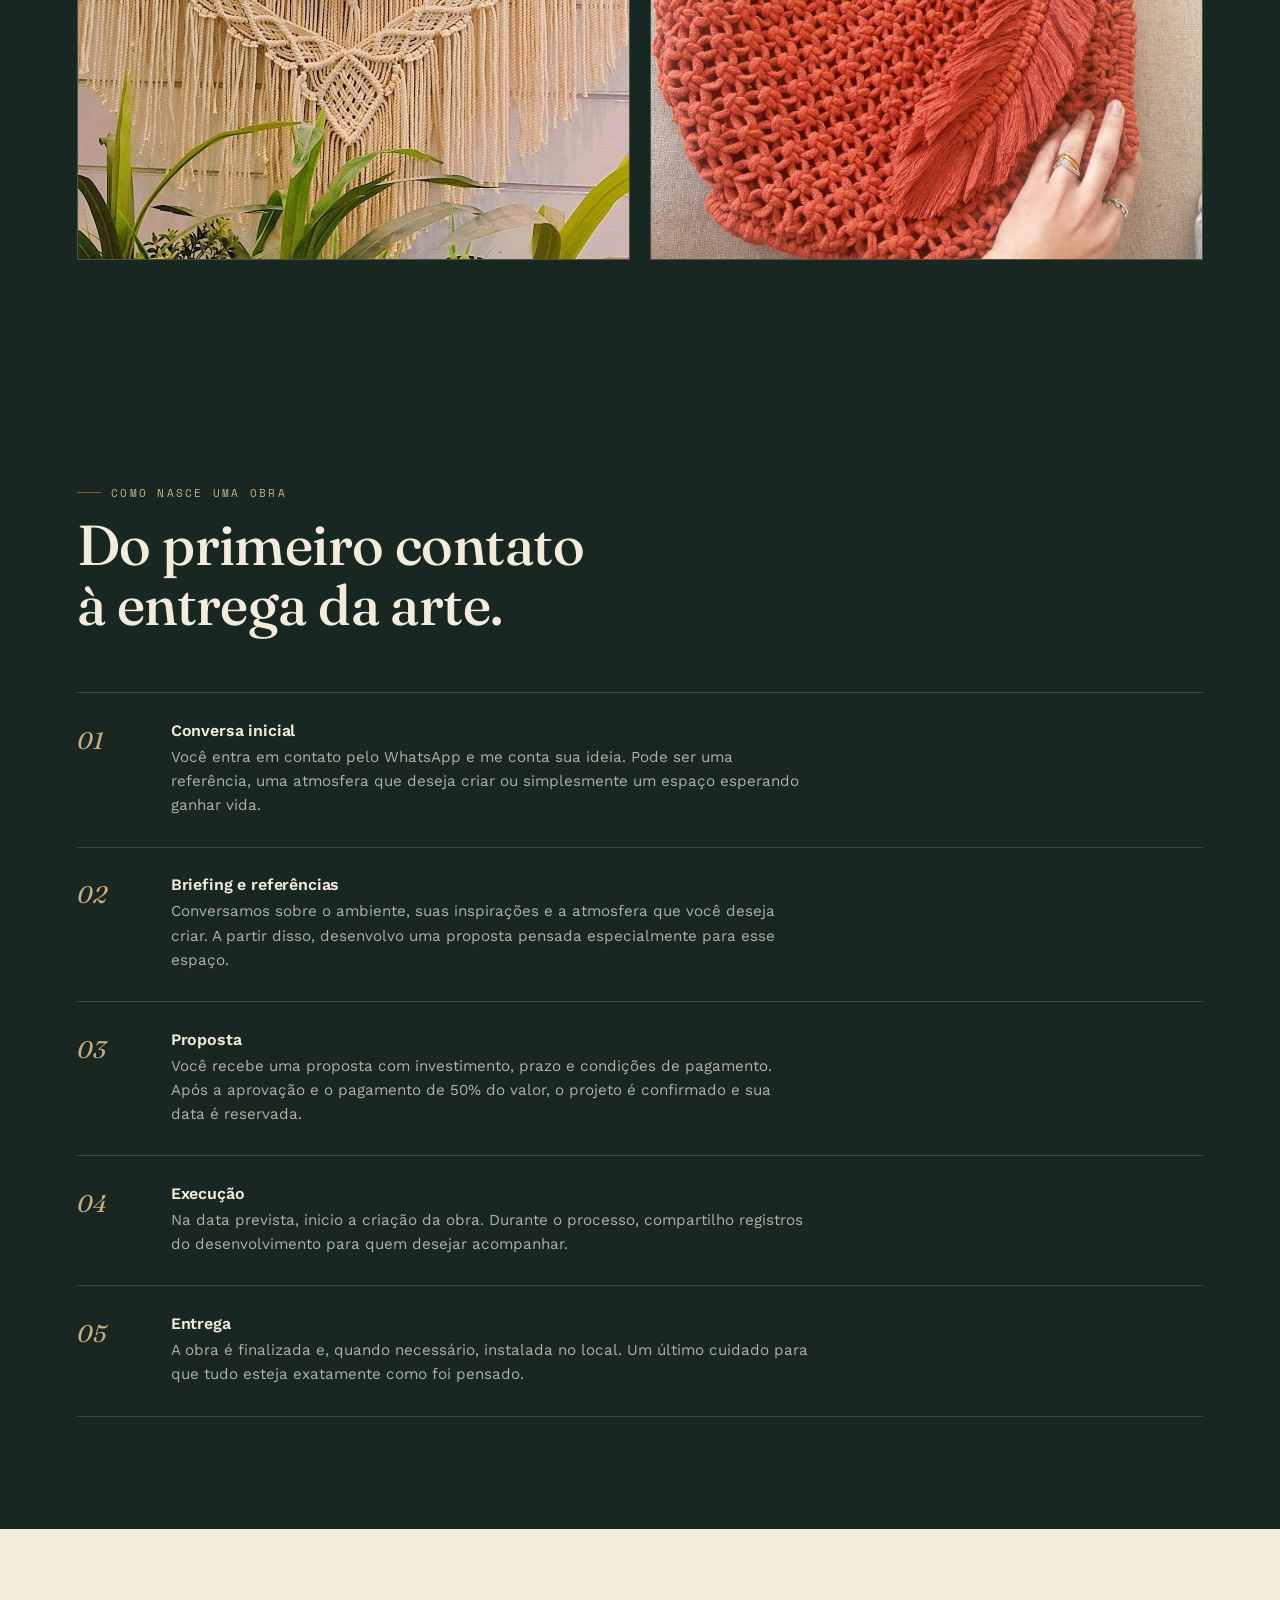
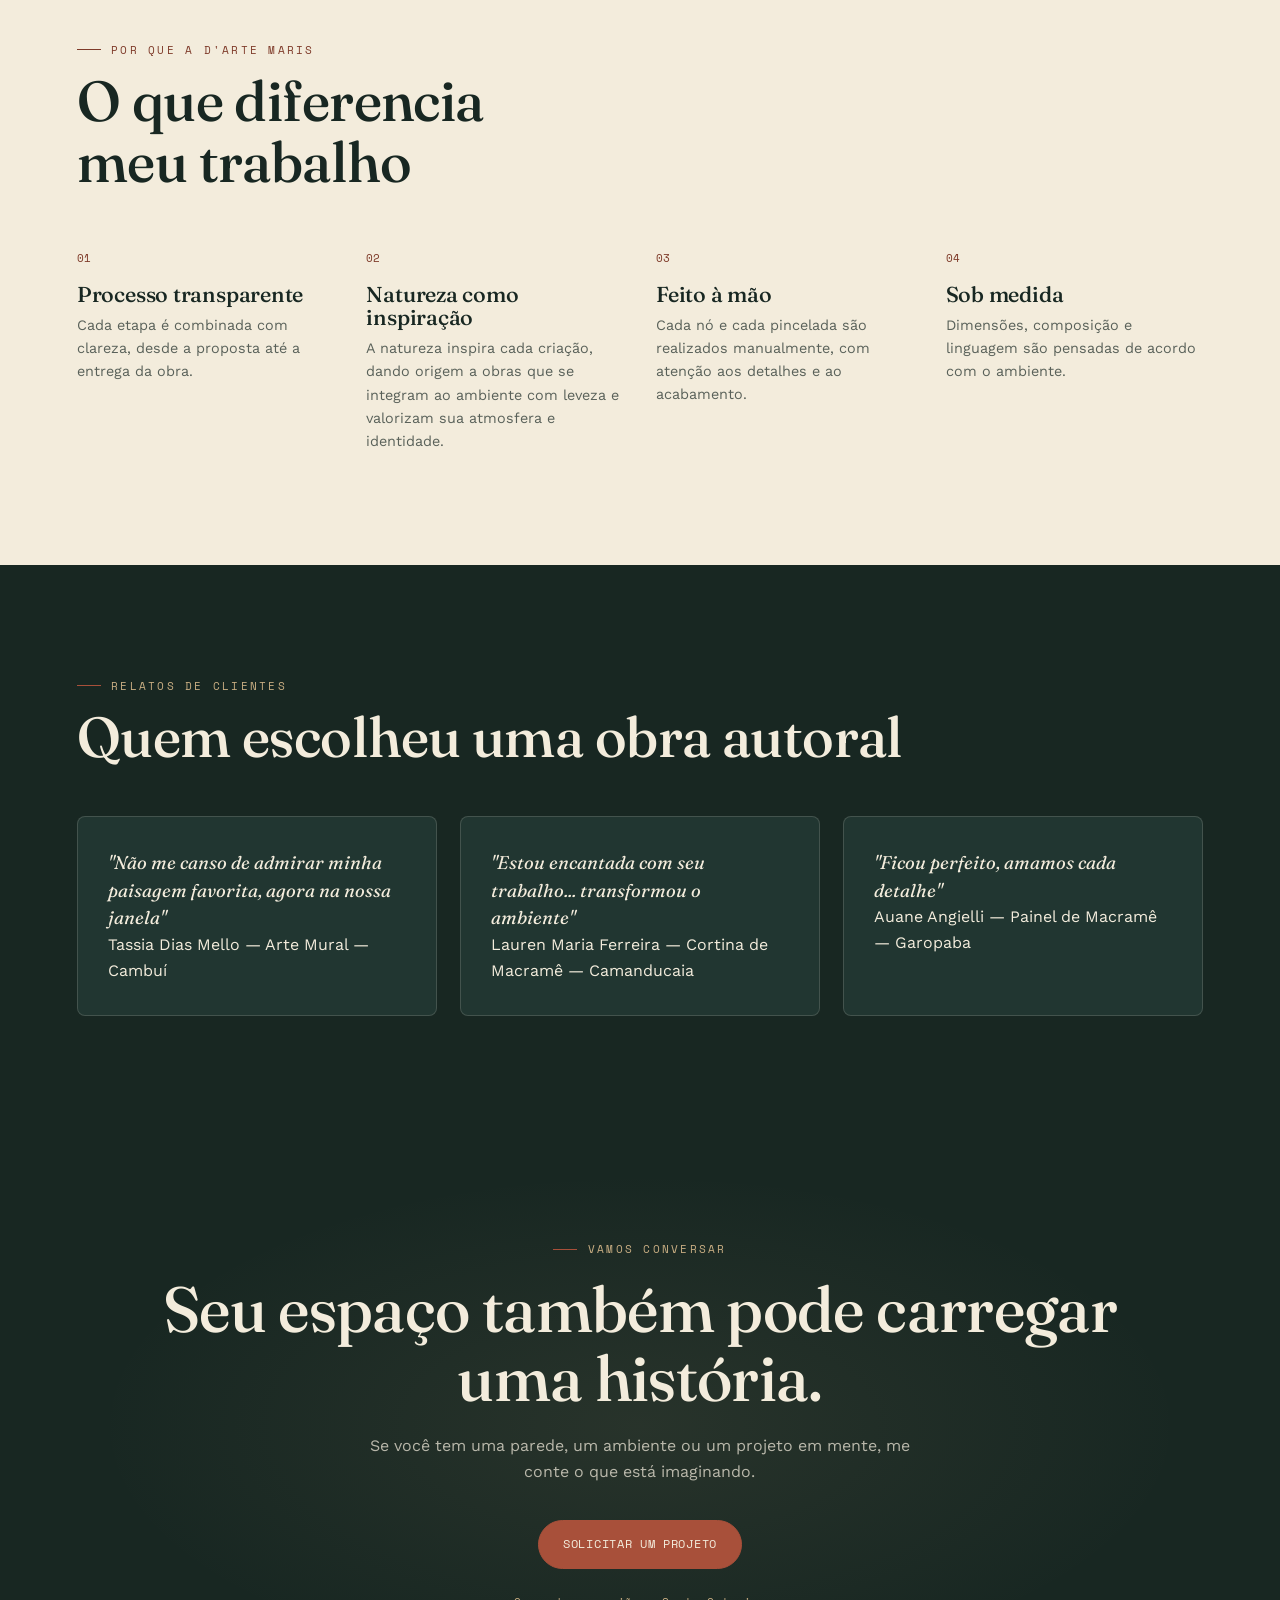
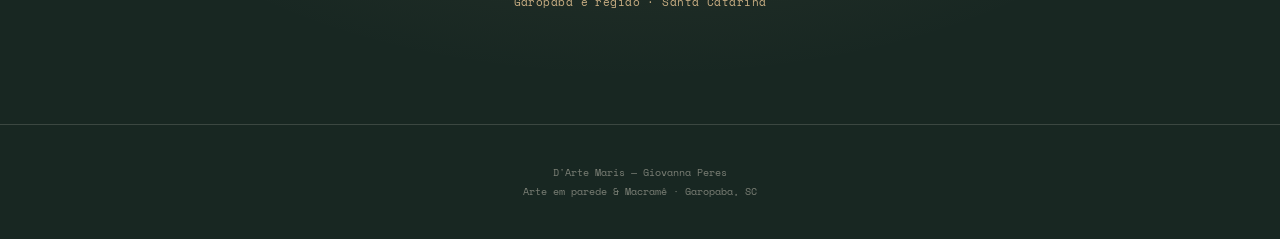
==== commit 5fd7eeb6: "Remove caption span from hero CTA section" ====
--- a/index.html
+++ b/index.html
@@ -47,7 +47,7 @@
           <p class="lede">Sou Giovanna Peres, artista à frente da D'Arte Maris. Crio murais autorais e peças em macramê para espaços que pedem presença, textura e identidade.</p>
           <div class="hero-cta">
             <a class="btn" href="https://wa.me/5535997003906?text=Ol%C3%A1!%20Conheci%20seu%20trabalho%20pelo%20site%20da%20D%27Arte%20Maris%20e%20gostaria%20de%20solicitar%20um%20or%C3%A7amento." target="_blank" rel="noopener noreferrer">Solicitar um projeto</a>
-            <span class="caption">Garopaba e região</span>
+        
 
           </div>
         </div>
--- a/style.css
+++ b/style.css
@@ -193,7 +193,7 @@
 @media (max-width: 600px) {
   .topbar { padding: 0.9rem 5vw; }
   .topbar .brand { font-size: 0.95rem; }
-  .topbar .btn { display: none; }
+
   .wrap { width: 90vw; }
   .section { padding: 4.2rem 0; }
   .hero { padding-top: 6.5rem; }
